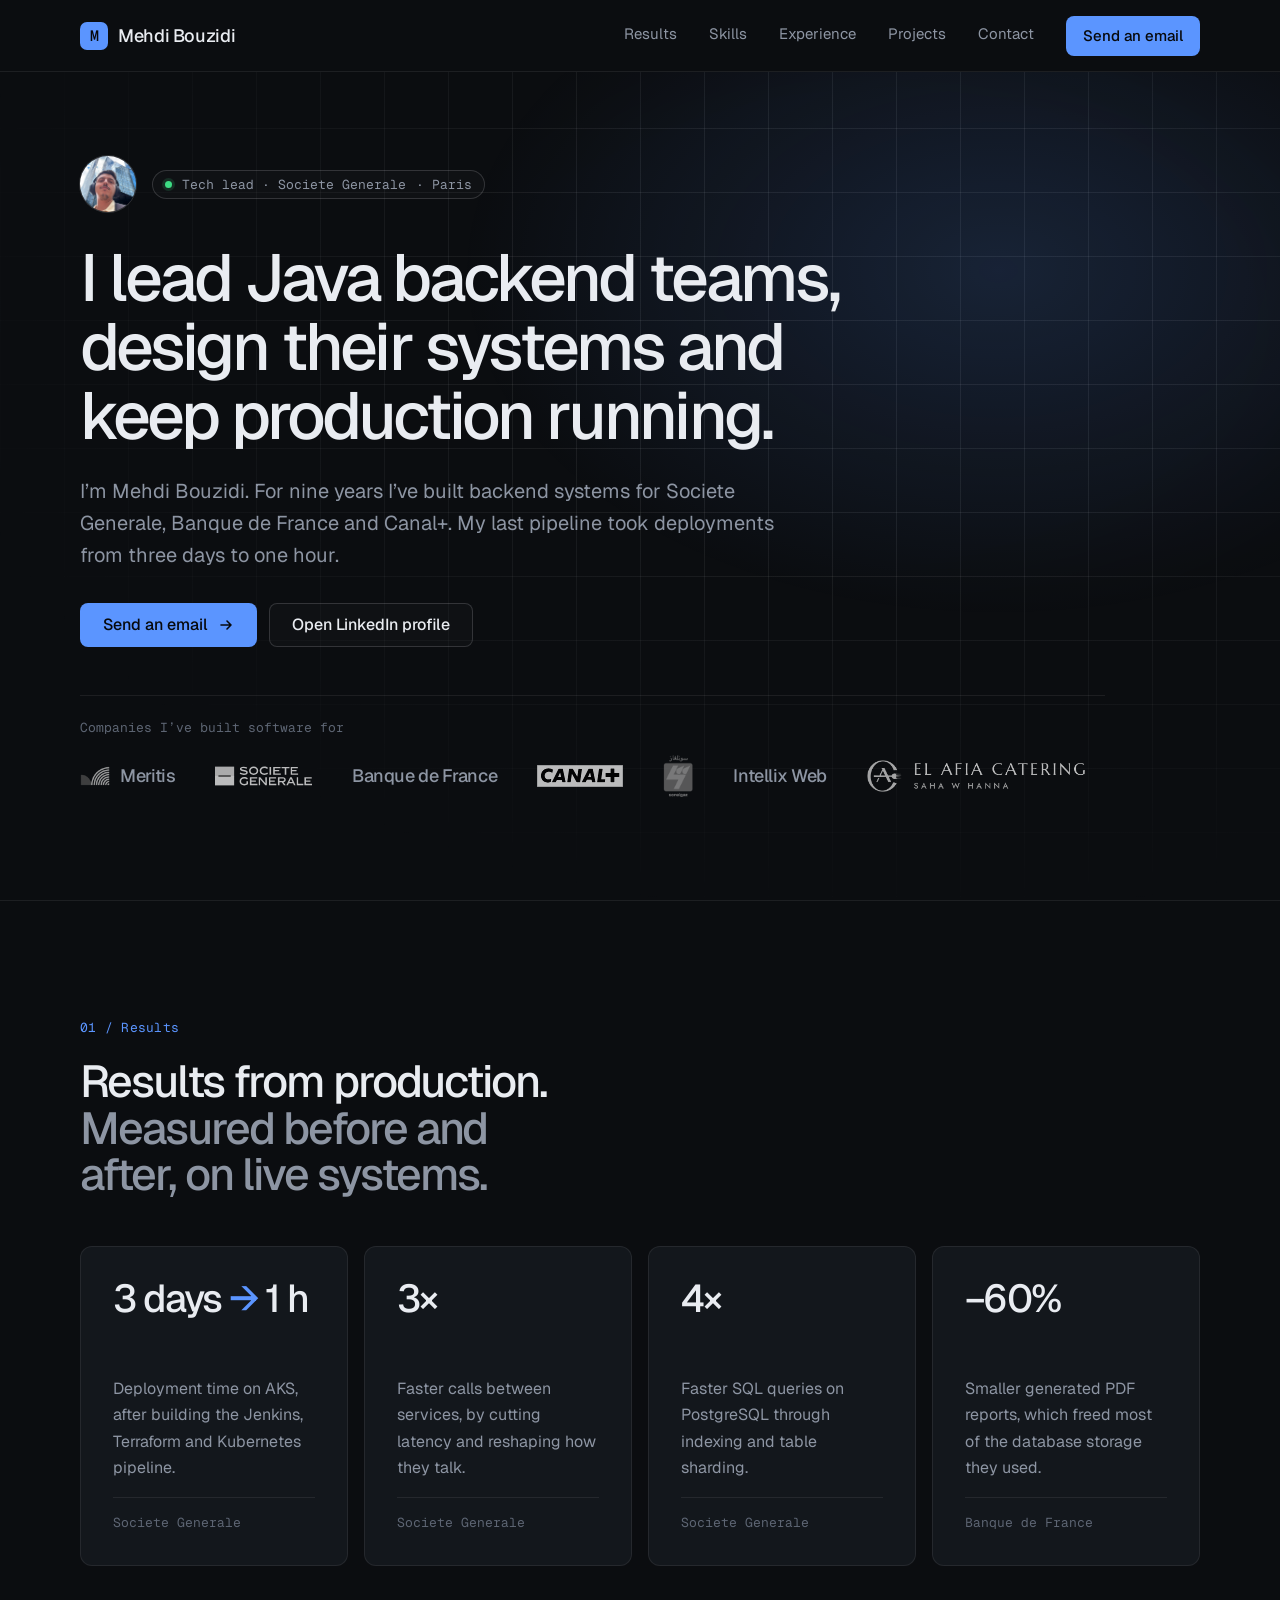
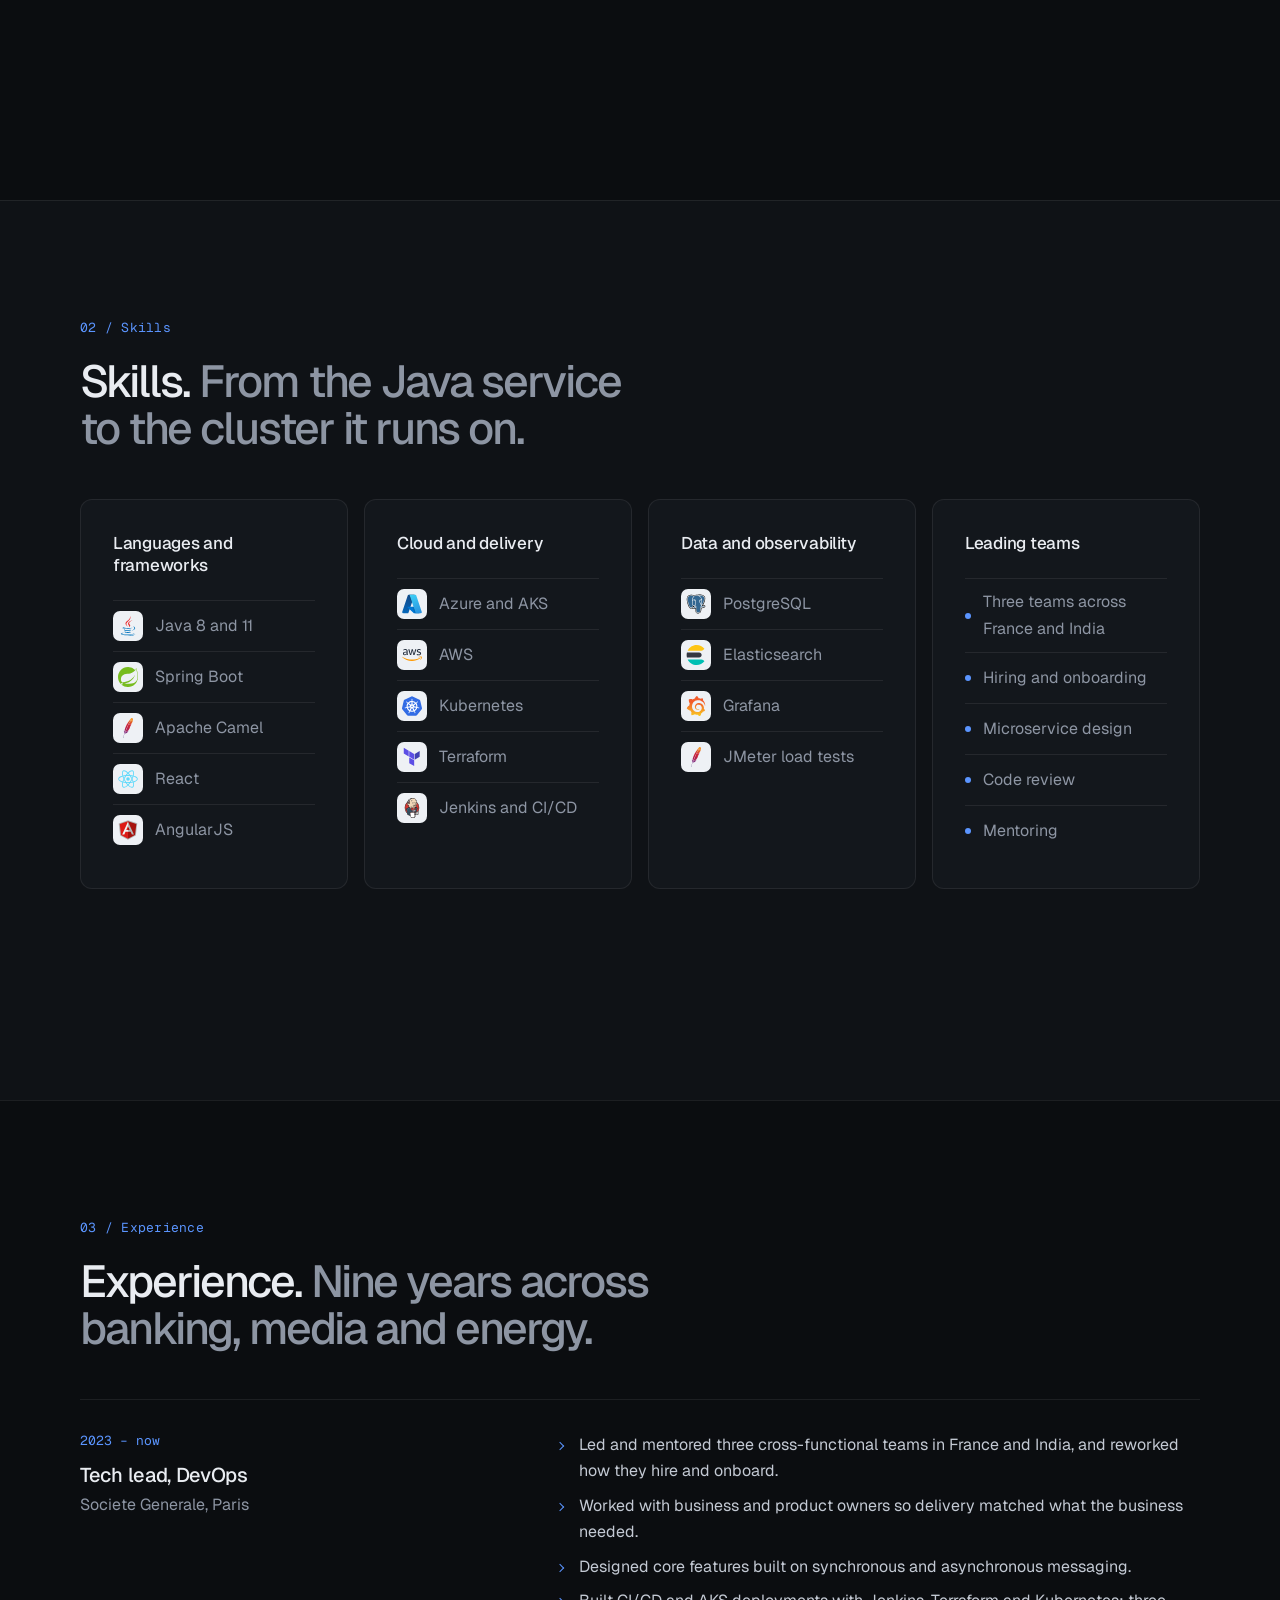
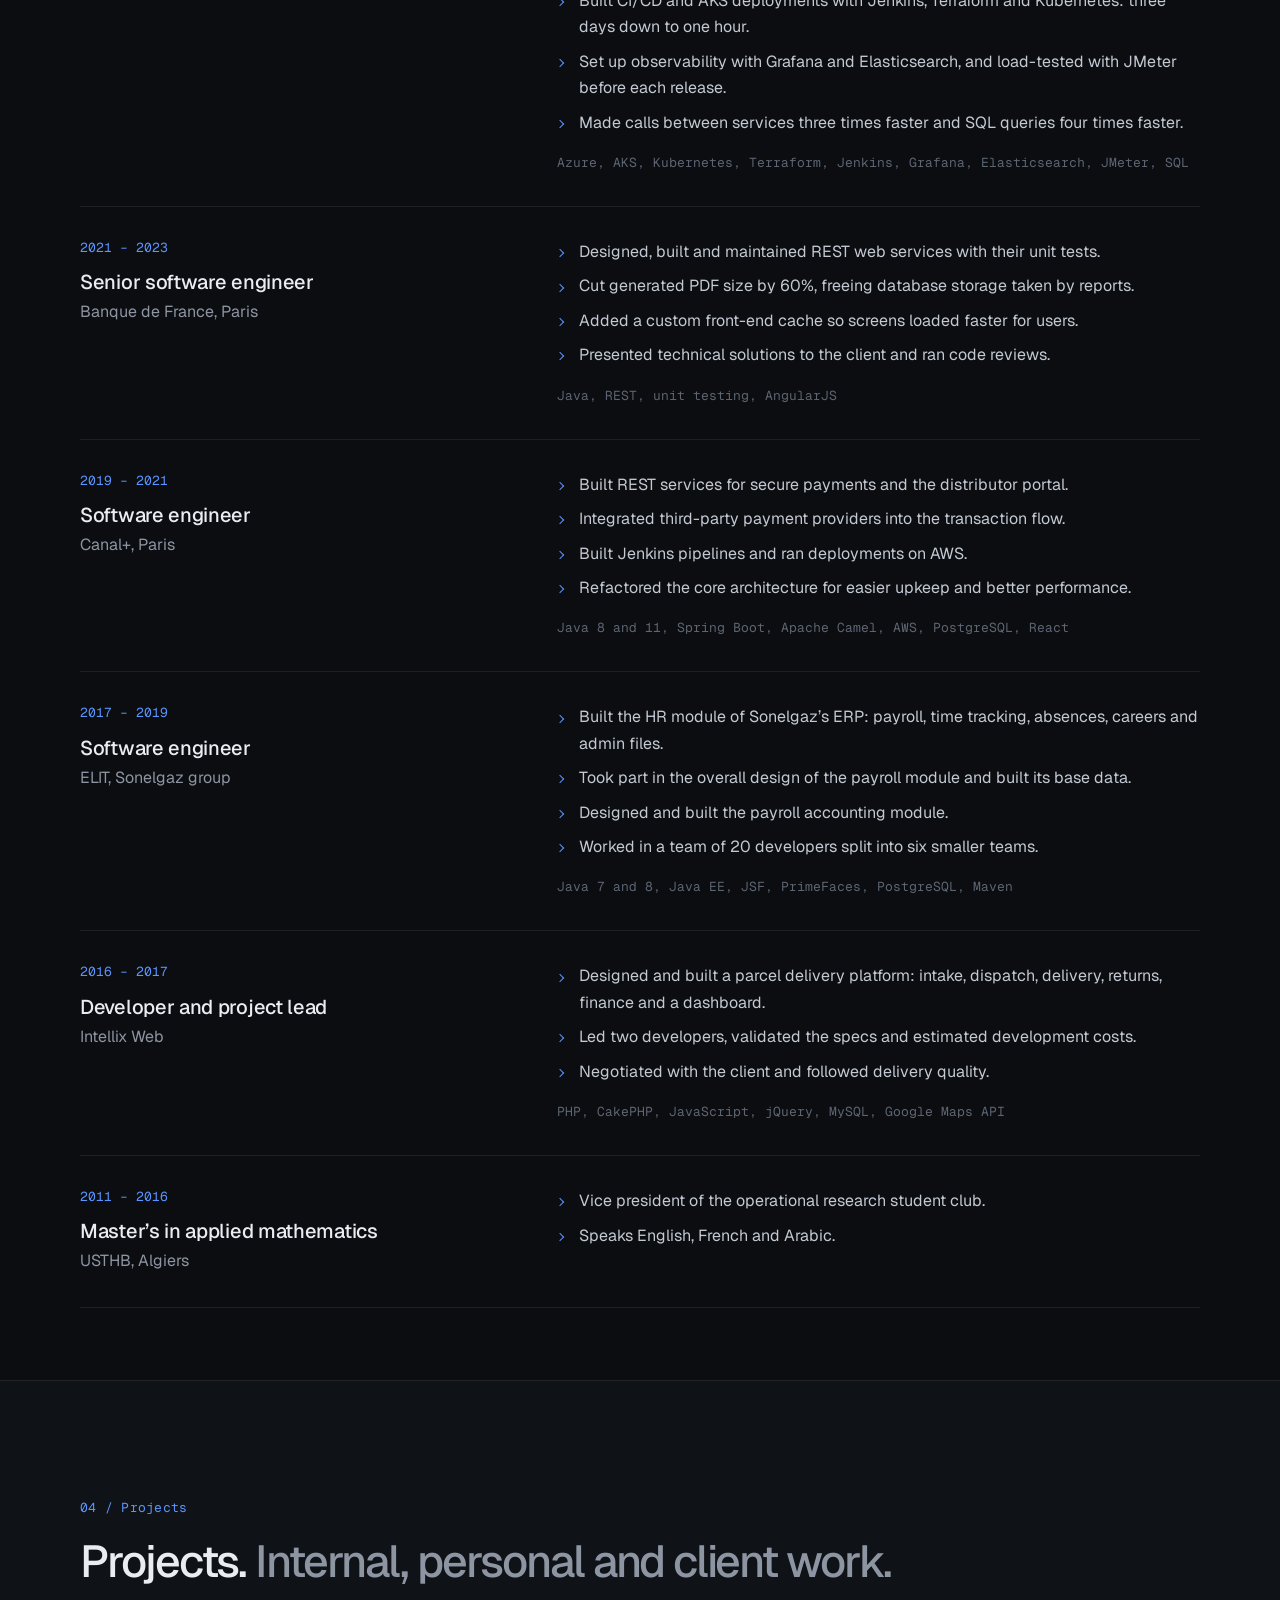
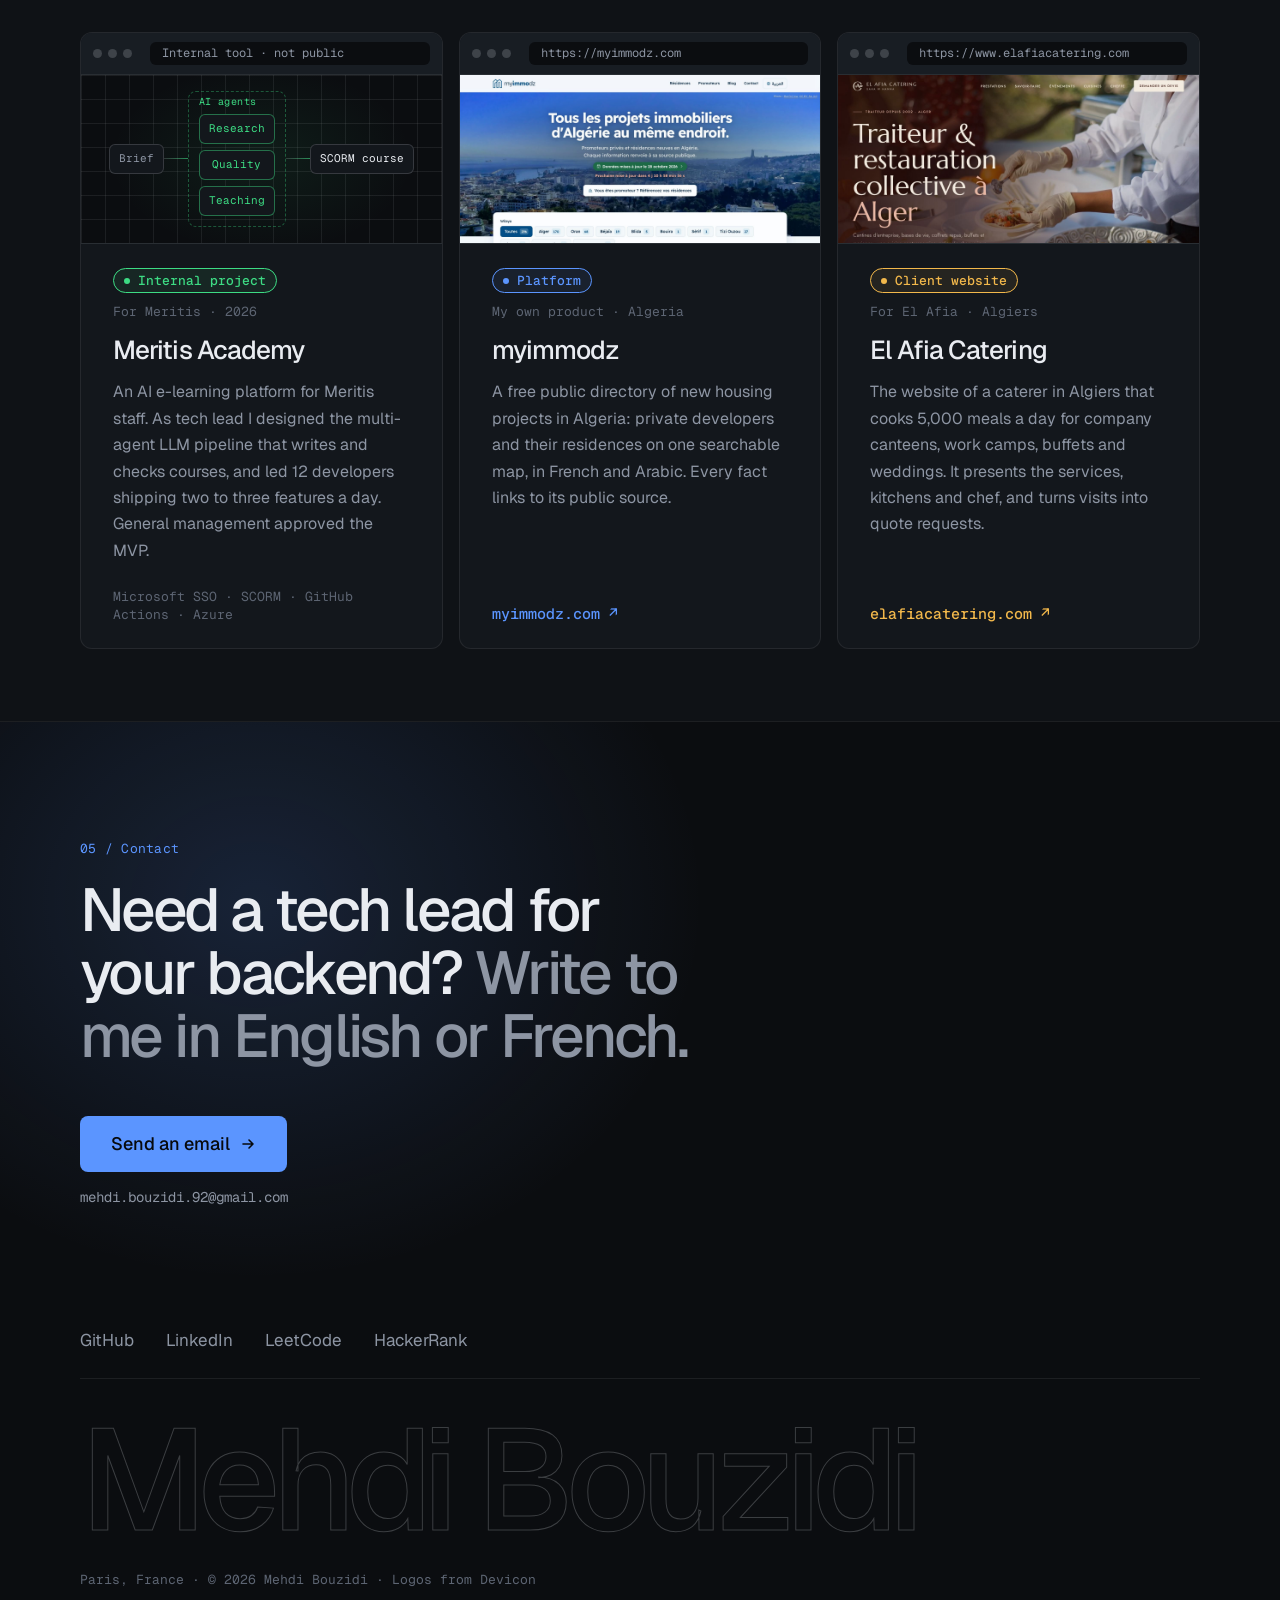
==== index.html @ 56f4bc65 "Add Meritis Academy, earlier jobs in Algeria and an SEO pass - Meritis joins the client row; Meritis" ====
<!DOCTYPE html>
<html lang="en">
<head>
  <meta charset="UTF-8">
  <meta name="viewport" content="width=device-width, initial-scale=1, viewport-fit=cover">
  <title>Mehdi Bouzidi — Tech lead for Java backends and DevOps in Paris</title>
  <meta name="description" content="Mehdi Bouzidi, tech lead in Paris. Nine years leading Java and Spring Boot teams and running production on Kubernetes, Azure and AWS for Societe Generale and Canal+.">
  <meta name="author" content="Mehdi Bouzidi">
  <meta name="robots" content="index, follow, max-image-preview:large">
  <link rel="canonical" href="https://mehdibouzidi.com/">
  <meta name="theme-color" content="#0b0d10">
  <link rel="icon" href="/favicon.svg" type="image/svg+xml">
  <link rel="icon" href="/favicon-32.png" type="image/png" sizes="32x32">
  <link rel="apple-touch-icon" href="/apple-touch-icon.png">

  <!-- Share previews (LinkedIn, Slack, X, WhatsApp) -->
  <meta property="og:type" content="profile">
  <meta property="og:site_name" content="Mehdi Bouzidi">
  <meta property="og:locale" content="en_US">
  <meta property="og:url" content="https://mehdibouzidi.com/">
  <meta property="og:title" content="Mehdi Bouzidi — Tech lead for Java backends and DevOps">
  <meta property="og:description" content="I lead Java backend teams, design their systems and keep production running. Nine years in Paris: Societe Generale, Banque de France, Canal+.">
  <meta property="og:image" content="https://mehdibouzidi.com/assets/share.png">
  <meta property="og:image:width" content="1200">
  <meta property="og:image:height" content="630">
  <meta property="og:image:alt" content="Mehdi Bouzidi, tech lead for Java backends and DevOps in Paris">
  <meta property="profile:first_name" content="Mehdi">
  <meta property="profile:last_name" content="Bouzidi">
  <meta name="twitter:card" content="summary_large_image">
  <meta name="twitter:title" content="Mehdi Bouzidi — Tech lead for Java backends and DevOps">
  <meta name="twitter:description" content="I lead Java backend teams, design their systems and keep production running.">
  <meta name="twitter:image" content="https://mehdibouzidi.com/assets/share.png">

  <script type="application/ld+json">
{
  "@context": "https://schema.org",
  "@graph": [
    {
      "@type": "Person",
      "@id": "https://mehdibouzidi.com/#person",
      "name": "Mehdi Bouzidi",
      "url": "https://mehdibouzidi.com/",
      "image": "https://mehdibouzidi.com/assets/portrait.jpg",
      "jobTitle": "Tech Lead, Java backend and DevOps",
      "email": "mailto:mehdi.bouzidi.92@gmail.com",
      "address": {
        "@type": "PostalAddress",
        "addressLocality": "Paris",
        "addressCountry": "FR"
      },
      "alumniOf": {
        "@type": "CollegeOrUniversity",
        "name": "University of Science and Technology Houari Boumediene"
      },
      "knowsLanguage": [
        "en",
        "fr",
        "ar"
      ],
      "knowsAbout": [
        "Java",
        "Spring Boot",
        "Microservices",
        "Kubernetes",
        "Azure AKS",
        "AWS",
        "Terraform",
        "Jenkins",
        "CI/CD",
        "PostgreSQL",
        "Elasticsearch",
        "Grafana",
        "Observability",
        "Technical leadership",
        "LLM multi-agent systems"
      ],
      "sameAs": [
        "https://github.com/mehdibouzidi",
        "https://www.linkedin.com/in/mehdibouzidi/",
        "https://leetcode.com/u/mehdibouzidi/",
        "https://www.hackerrank.com/profile/mehdi_bouzidi_92"
      ]
    },
    {
      "@type": "ProfilePage",
      "@id": "https://mehdibouzidi.com/#page",
      "url": "https://mehdibouzidi.com/",
      "name": "Mehdi Bouzidi — Tech lead for Java backends and DevOps in Paris",
      "inLanguage": "en",
      "mainEntity": {
        "@id": "https://mehdibouzidi.com/#person"
      }
    },
    {
      "@type": "WebSite",
      "@id": "https://mehdibouzidi.com/#site",
      "url": "https://mehdibouzidi.com/",
      "name": "Mehdi Bouzidi",
      "publisher": {
        "@id": "https://mehdibouzidi.com/#person"
      }
    },
    {
      "@type": "WebSite",
      "name": "myimmodz",
      "url": "https://myimmodz.com/",
      "description": "Public directory of new housing projects by private developers in Algeria.",
      "creator": {
        "@id": "https://mehdibouzidi.com/#person"
      }
    },
    {
      "@type": "WebSite",
      "name": "El Afia Catering",
      "url": "https://www.elafiacatering.com/",
      "description": "Website of a caterer in Algiers.",
      "creator": {
        "@id": "https://mehdibouzidi.com/#person"
      }
    }
  ]
}
  </script>

  <!-- Google Analytics -->
  <script async src="https://www.googletagmanager.com/gtag/js?id=G-M9YEFMYHX3"></script>
  <script>
    window.dataLayer = window.dataLayer || [];
    function gtag(){dataLayer.push(arguments);}
    gtag('js', new Date());
    gtag('config', 'G-M9YEFMYHX3');
  </script>
  <link rel="preconnect" href="https://fonts.googleapis.com">
  <link rel="preconnect" href="https://fonts.gstatic.com" crossorigin>
  <link rel="stylesheet" href="https://fonts.googleapis.com/css2?family=Geist+Mono:wght@400;500&family=Geist:wght@400;500&display=swap">
  <link rel="stylesheet" href="style.css">
</head>
<body>
  <!-- Direction: dark technical. Near-black ground, off-white ink, one electric-blue accent.
       Type: Geist (display + text), Geist Mono for labels, dates and meta. Hero: type-led over a faint grid.
       Close: type close in a lit panel, wordmark set large. -->

  <header class="nav">
    <div class="wrap nav__row">
      <a class="skip-link" href="#top">Skip to content</a>
      <a class="logo" href="#top" aria-label="Mehdi Bouzidi, back to top">
        <span class="mark" aria-hidden="true">M</span>
        <span>Mehdi Bouzidi</span>
      </a>
      <nav class="nav__links" aria-label="Sections">
        <a class="link" href="#results">Results</a>
        <a class="link" href="#skills">Skills</a>
        <a class="link" href="#experience">Experience</a>
        <a class="link" href="#projects">Projects</a>
        <a class="link" href="#contact">Contact</a>
      </nav>
      <a class="btn btn--primary nav__btn" href="mailto:mehdi.bouzidi.92@gmail.com">Send an email</a>
    </div>
  </header>

  <main id="top">

    <!-- HERO -->
    <section class="hero" data-enter>
      <div class="hero__bg" aria-hidden="true"></div>
      <div class="wrap hero__grid">
        <div class="hero__text">
          <div class="hero__id">
            <figure class="hero__photo">
              <img src="assets/portrait.jpg" width="960" height="1200" alt="Portrait of Mehdi Bouzidi" fetchpriority="high" decoding="async">
            </figure>
            <p class="hero__notice"><span class="status" aria-hidden="true"></span>Tech lead &middot; Societe Generale<span class="hide-phone"> &middot; Paris</span></p>
          </div>
          <h1>I lead Java backend teams, design their systems and keep production running.</h1>
          <p class="hero__lead">I&rsquo;m Mehdi Bouzidi. For nine years I&rsquo;ve built backend systems for Societe Generale, Banque de France and Canal+. My last pipeline took deployments from three days to one hour.</p>
          <div class="btn-row">
            <a class="btn btn--primary" href="mailto:mehdi.bouzidi.92@gmail.com">Send an email
              <svg class="m-arrow" viewBox="0 0 16 16" aria-hidden="true"><path d="M3 8h10M9 4l4 4-4 4" fill="none" stroke="currentColor" stroke-width="1.6" stroke-linecap="round" stroke-linejoin="round"/></svg>
            </a>
            <a class="btn btn--secondary" href="https://www.linkedin.com/in/mehdibouzidi/" target="_blank" rel="me noopener">Open LinkedIn profile</a>
          </div>
          <div class="clients">
            <p class="clients__label">Companies I&rsquo;ve built software for</p>
            <ul class="clients__row">
              <li class="clients__mark"><img src="assets/clients/meritis-mark.png" alt="" width="192" height="192" class="clients__meritis"><span class="clients__name">Meritis</span></li>
              <li><img src="assets/clients/societe-generale.svg" alt="Societe Generale" width="148" height="40"></li>
              <!-- Banque de France: logo file still to come, name set as text for now -->
              <li class="clients__name">Banque de France</li>
              <li><img src="assets/clients/canal-plus.svg" alt="Canal+" width="110" height="28" class="clients__canal"></li>
              <li><img src="assets/clients/sonelgaz.png" alt="Sonelgaz" width="35" height="48" class="clients__sonelgaz"></li>
              <!-- Intellix Web: logo file still to come, name set as text for now -->
              <li class="clients__name">Intellix Web</li>
              <li><img src="assets/clients/elafia-catering.png" alt="El Afia Catering" width="757" height="111" class="clients__elafia"></li>
            </ul>
          </div>
        </div>
      </div>
    </section>

    <!-- RESULTS -->
    <section class="section" id="results">
      <div class="wrap">
        <p class="eyebrow">01 / Results</p>
        <h2>Results from production. <span class="muted">Measured before and after, on live systems.</span></h2>
        <div class="stats">
          <article class="card stat">
            <p class="stat__figure">3&nbsp;days <span class="stat__arrow" aria-hidden="true">&rarr;</span> 1&nbsp;h</p>
            <p class="stat__text">Deployment time on AKS, after building the Jenkins, Terraform and Kubernetes pipeline.</p>
            <p class="stat__meta">Societe Generale</p>
          </article>
          <article class="card stat">
            <p class="stat__figure">3&times;</p>
            <p class="stat__text">Faster calls between services, by cutting latency and reshaping how they talk.</p>
            <p class="stat__meta">Societe Generale</p>
          </article>
          <article class="card stat">
            <p class="stat__figure">4&times;</p>
            <p class="stat__text">Faster SQL queries on PostgreSQL through indexing and table sharding.</p>
            <p class="stat__meta">Societe Generale</p>
          </article>
          <article class="card stat">
            <p class="stat__figure">&minus;60%</p>
            <p class="stat__text">Smaller generated PDF reports, which freed most of the database storage they used.</p>
            <p class="stat__meta">Banque de France</p>
          </article>
        </div>
      </div>
    </section>

    <!-- SKILLS -->
    <section class="section section--alt" id="skills">
      <div class="wrap">
        <p class="eyebrow">02 / Skills</p>
        <h2>Skills. <span class="muted">From the Java service to the cluster it runs on.</span></h2>
        <div class="skills">
          <article class="card skill">
            <h3>Languages and frameworks</h3>
            <ul class="tools">
              <li><img src="assets/icons/java-original.svg" alt="" width="24" height="24">Java 8 and 11</li>
              <li><img src="assets/icons/spring-original.svg" alt="" width="24" height="24">Spring Boot</li>
              <li><img src="assets/icons/apache-original.svg" alt="" width="24" height="24">Apache Camel</li>
              <li><img src="assets/icons/react-original.svg" alt="" width="24" height="24">React</li>
              <li><img src="assets/icons/angularjs-original.svg" alt="" width="24" height="24">AngularJS</li>
            </ul>
          </article>
          <article class="card skill">
            <h3>Cloud and delivery</h3>
            <ul class="tools">
              <li><img src="assets/icons/azure-original.svg" alt="" width="24" height="24">Azure and AKS</li>
              <li><img src="assets/icons/amazonwebservices-original-wordmark.svg" alt="" width="24" height="24">AWS</li>
              <li><img src="assets/icons/kubernetes-original.svg" alt="" width="24" height="24">Kubernetes</li>
              <li><img src="assets/icons/terraform-original.svg" alt="" width="24" height="24">Terraform</li>
              <li><img src="assets/icons/jenkins-original.svg" alt="" width="24" height="24">Jenkins and CI/CD</li>
            </ul>
          </article>
          <article class="card skill">
            <h3>Data and observability</h3>
            <ul class="tools">
              <li><img src="assets/icons/postgresql-original.svg" alt="" width="24" height="24">PostgreSQL</li>
              <li><img src="assets/icons/elasticsearch-original.svg" alt="" width="24" height="24">Elasticsearch</li>
              <li><img src="assets/icons/grafana-original.svg" alt="" width="24" height="24">Grafana</li>
              <li><img src="assets/icons/apache-original.svg" alt="" width="24" height="24">JMeter load tests</li>
            </ul>
          </article>
          <article class="card skill">
            <h3>Leading teams</h3>
            <ul class="tools tools--plain">
              <li>Three teams across France and India</li>
              <li>Hiring and onboarding</li>
              <li>Microservice design</li>
              <li>Code review</li>
              <li>Mentoring</li>
            </ul>
          </article>
        </div>
      </div>
    </section>

    <!-- EXPERIENCE -->
    <section class="section" id="experience" style="--h: 2">
      <div class="wrap">
        <p class="eyebrow">03 / Experience</p>
        <h2>Experience. <span class="muted">Nine years across banking, media and energy.</span></h2>
        <ol class="jobs">
          <li class="job">
            <div class="job__head">
              <p class="job__date">2023 &ndash; now</p>
              <h3>Tech lead, DevOps</h3>
              <p class="job__org">Societe Generale, Paris</p>
            </div>
            <div class="job__body">
              <ul>
                <li>Led and mentored three cross-functional teams in France and India, and reworked how they hire and onboard.</li>
                <li>Worked with business and product owners so delivery matched what the business needed.</li>
                <li>Designed core features built on synchronous and asynchronous messaging.</li>
                <li>Built CI/CD and AKS deployments with Jenkins, Terraform and Kubernetes: three days down to one hour.</li>
                <li>Set up observability with Grafana and Elasticsearch, and load-tested with JMeter before each release.</li>
                <li>Made calls between services three times faster and SQL queries four times faster.</li>
              </ul>
              <p class="job__stack">Azure, AKS, Kubernetes, Terraform, Jenkins, Grafana, Elasticsearch, JMeter, SQL</p>
            </div>
          </li>
          <li class="job">
            <div class="job__head">
              <p class="job__date">2021 &ndash; 2023</p>
              <h3>Senior software engineer</h3>
              <p class="job__org">Banque de France, Paris</p>
            </div>
            <div class="job__body">
              <ul>
                <li>Designed, built and maintained REST web services with their unit tests.</li>
                <li>Cut generated PDF size by 60%, freeing database storage taken by reports.</li>
                <li>Added a custom front-end cache so screens loaded faster for users.</li>
                <li>Presented technical solutions to the client and ran code reviews.</li>
              </ul>
              <p class="job__stack">Java, REST, unit testing, AngularJS</p>
            </div>
          </li>
          <li class="job">
            <div class="job__head">
              <p class="job__date">2019 &ndash; 2021</p>
              <h3>Software engineer</h3>
              <p class="job__org">Canal+, Paris</p>
            </div>
            <div class="job__body">
              <ul>
                <li>Built REST services for secure payments and the distributor portal.</li>
                <li>Integrated third-party payment providers into the transaction flow.</li>
                <li>Built Jenkins pipelines and ran deployments on AWS.</li>
                <li>Refactored the core architecture for easier upkeep and better performance.</li>
              </ul>
              <p class="job__stack">Java 8 and 11, Spring Boot, Apache Camel, AWS, PostgreSQL, React</p>
            </div>
          </li>
          <li class="job">
            <div class="job__head">
              <p class="job__date">2017 &ndash; 2019</p>
              <h3>Software engineer</h3>
              <p class="job__org">ELIT, Sonelgaz group</p>
            </div>
            <div class="job__body">
              <ul>
                <li>Built the HR module of Sonelgaz&rsquo;s ERP: payroll, time tracking, absences, careers and admin files.</li>
                <li>Took part in the overall design of the payroll module and built its base data.</li>
                <li>Designed and built the payroll accounting module.</li>
                <li>Worked in a team of 20 developers split into six smaller teams.</li>
              </ul>
              <p class="job__stack">Java 7 and 8, Java EE, JSF, PrimeFaces, PostgreSQL, Maven</p>
            </div>
          </li>
          <li class="job">
            <div class="job__head">
              <p class="job__date">2016 &ndash; 2017</p>
              <h3>Developer and project lead</h3>
              <p class="job__org">Intellix Web</p>
            </div>
            <div class="job__body">
              <ul>
                <li>Designed and built a parcel delivery platform: intake, dispatch, delivery, returns, finance and a dashboard.</li>
                <li>Led two developers, validated the specs and estimated development costs.</li>
                <li>Negotiated with the client and followed delivery quality.</li>
              </ul>
              <p class="job__stack">PHP, CakePHP, JavaScript, jQuery, MySQL, Google Maps API</p>
            </div>
          </li>
          <li class="job">
            <div class="job__head">
              <p class="job__date">2011 &ndash; 2016</p>
              <h3>Master&rsquo;s in applied mathematics</h3>
              <p class="job__org">USTHB, Algiers</p>
            </div>
            <div class="job__body">
              <ul>
                <li>Vice president of the operational research student club.</li>
                <li>Speaks English, French and Arabic.</li>
              </ul>
            </div>
          </li>
        </ol>
      </div>
    </section>

    <!-- PROJECTS -->
    <section class="section section--alt" id="projects">
      <div class="wrap">
        <p class="eyebrow">04 / Projects</p>
        <h2 class="h2--wide">Projects. <span class="muted">Internal, personal and client work.</span></h2>
        <div class="projects">
          <article class="card project project--internal">
            <div class="project__shot project__shot--static">
              <span class="browser" aria-hidden="true"><span></span><span></span><span></span><span class="browser__url">Internal tool &middot; not public</span></span>
              <!-- No public screenshot: the panel shows how the content agents hand work to each other. -->
              <div class="flow" role="img" aria-label="A course brief goes through three AI agents, research, quality and teaching, and comes out as a SCORM course">
                <span class="flow__node">Brief</span>
                <span class="flow__line" aria-hidden="true"></span>
                <span class="flow__group">
                  <span class="flow__label">AI agents</span>
                  <span class="flow__node flow__node--agent">Research</span>
                  <span class="flow__node flow__node--agent">Quality</span>
                  <span class="flow__node flow__node--agent">Teaching</span>
                </span>
                <span class="flow__line" aria-hidden="true"></span>
                <span class="flow__node flow__node--out">SCORM course</span>
              </div>
            </div>
            <div class="project__text">
              <p class="project__meta"><span class="tag tag--internal">Internal project</span>For Meritis &middot; 2026</p>
              <h3>Meritis Academy</h3>
              <p>An AI e-learning platform for Meritis staff. As tech lead I designed the multi-agent LLM pipeline that writes and checks courses, and led 12 developers shipping two to three features a day. General management approved the MVP.</p>
              <p class="project__link project__link--muted">Microsoft SSO &middot; SCORM &middot; GitHub Actions &middot; Azure</p>
            </div>
          </article>
          <article class="card project project--platform">
            <a class="project__shot" href="https://myimmodz.com/" target="_blank" rel="noopener" aria-label="Open myimmodz.com">
              <span class="browser" aria-hidden="true"><span></span><span></span><span></span><span class="browser__url">https://myimmodz.com</span></span>
              <img src="assets/projects/myimmodz.jpg" width="1680" height="1050" alt="Home page of myimmodz, with a search panel over a view of Algiers" loading="lazy">
            </a>
            <div class="project__text">
              <p class="project__meta"><span class="tag tag--platform">Platform</span>My own product &middot; Algeria</p>
              <h3>myimmodz</h3>
              <p>A free public directory of new housing projects in Algeria: private developers and their residences on one searchable map, in French and Arabic. Every fact links to its public source.</p>
              <p class="project__link"><a class="link" href="https://myimmodz.com/" target="_blank" rel="noopener">myimmodz.com <span aria-hidden="true">&nearr;</span></a></p>
            </div>
          </article>
          <article class="card project project--client">
            <a class="project__shot" href="https://www.elafiacatering.com/" target="_blank" rel="noopener" aria-label="Open elafiacatering.com">
              <span class="browser" aria-hidden="true"><span></span><span></span><span></span><span class="browser__url">https://www.elafiacatering.com</span></span>
              <img src="assets/projects/elafia-catering.jpg" width="1680" height="1050" alt="Home page of the El Afia Catering website" loading="lazy">
            </a>
            <div class="project__text">
              <p class="project__meta"><span class="tag tag--client">Client website</span>For El Afia &middot; Algiers</p>
              <h3>El Afia Catering</h3>
              <p>The website of a caterer in Algiers that cooks 5,000 meals a day for company canteens, work camps, buffets and weddings. It presents the services, kitchens and chef, and turns visits into quote requests.</p>
              <p class="project__link"><a class="link" href="https://www.elafiacatering.com/" target="_blank" rel="noopener">elafiacatering.com <span aria-hidden="true">&nearr;</span></a></p>
            </div>
          </article>
        </div>
      </div>
    </section>

  </main>

  <!-- CLOSE + FOOTER -->
  <footer class="closing" id="contact">
    <div class="wrap closing__grid">
      <div class="close">
        <p class="eyebrow">05 / Contact</p>
        <h2>Need a tech lead for your backend? <span class="muted">Write to me in English or French.</span></h2>
        <div class="btn-row">
          <a class="btn btn--primary btn--xl" href="mailto:mehdi.bouzidi.92@gmail.com">Send an email
            <svg class="m-arrow" viewBox="0 0 16 16" aria-hidden="true"><path d="M3 8h10M9 4l4 4-4 4" fill="none" stroke="currentColor" stroke-width="1.6" stroke-linecap="round" stroke-linejoin="round"/></svg>
          </a>
        </div>
        <p class="close__mail">mehdi.bouzidi.92@gmail.com</p>
      </div>
      <div class="foot">
        <ul class="foot__links">
          <li><a class="link" href="https://github.com/mehdibouzidi" target="_blank" rel="me noopener">GitHub</a></li>
          <li><a class="link" href="https://www.linkedin.com/in/mehdibouzidi/" target="_blank" rel="me noopener">LinkedIn</a></li>
          <li><a class="link" href="https://leetcode.com/u/mehdibouzidi/" target="_blank" rel="me noopener">LeetCode</a></li>
          <li><a class="link" href="https://www.hackerrank.com/profile/mehdi_bouzidi_92" target="_blank" rel="me noopener">HackerRank</a></li>
        </ul>
        <p class="wordmark" aria-hidden="true">Mehdi Bouzidi</p>
        <p class="legal">Paris, France &middot; &copy; 2026 Mehdi Bouzidi &middot; Logos from Devicon</p>
      </div>
    </div>
  </footer>
</body>
</html>
---- style.css ----
/* ── Tokens ──────────────────────────────────────────────── */
:root {
  /* colour: near-black ground, off-white ink, one electric-blue accent */
  --g-main: #0b0d10;
  --g-alt: #0f1216;
  --surface: #13171c;
  --surface-2: #181d23;
  --ink: #e9ecf1;
  --muted: #8d95a3;
  --faint: #5d6573;
  --line: rgba(233, 236, 241, .08);
  --line-strong: rgba(233, 236, 241, .16);
  --action: #5b95ff;
  --action-hover: #7eacff;
  --action-ink: #07090c;
  --glow: rgba(91, 149, 255, .16);
  --client: #f2b84b;
  --internal: #3ddc84;

  /* type */
  --f-display: "Geist", ui-sans-serif, system-ui, sans-serif;
  --f-mono: "Geist Mono", ui-monospace, monospace;
  --t-h1: clamp(40px, 3.3vw + 24px, 72px);
  --t-h2: clamp(30px, 1.7vw + 23px, 48px);
  --t-h3: 20px;
  --t-lead: clamp(18px, .3vw + 17px, 20px);
  --t-stat: clamp(34px, 1vw + 26px, 44px);
  --t-body: 16px;
  --t-small: 14px;
  --t-label: 13px;

  /* rhythm */
  --nav: 72px;
  --padt: 120px;
  --padb: 72px;
  --gut: 80px;
  --s-3: 12px; --s-4: 16px; --s-5: 24px; --s-6: 32px; --s-7: 48px; --s-8: 64px;

  /* radius (sharp: developer tools) */
  --r-lg: 12px;
  --r-md: 10px;
  --r-btn: 8px;
  --btn-h: 44px;

  --ease: cubic-bezier(.2, .7, .2, 1);
  color-scheme: dark;
}

@media (max-width: 1023px) { :root { --gut: 48px; } }
@media (max-width: 639px) {
  :root { --nav: 56px; --padt: 96px; --padb: 48px; --gut: 24px; }
}

/* ── Base ────────────────────────────────────────────────── */
*, *::before, *::after { box-sizing: border-box; }
html, body { margin: 0; }
html { scroll-behavior: auto; -webkit-text-size-adjust: 100%; }

body {
  background: var(--g-main);
  color: var(--ink);
  font: 400 var(--t-body)/1.65 var(--f-display);
  -webkit-font-smoothing: antialiased;
}

h1, h2, h3, p, ul, ol, figure { margin: 0; padding: 0; }
ul, ol { list-style: none; }
img { display: block; max-width: 100%; height: auto; }

h1, h2 {
  font-weight: 500;
  line-height: 1.04;
  letter-spacing: -0.045em;
  text-wrap: balance;
}
h1 { font-size: var(--t-h1); }
h2 { font-size: var(--t-h2); max-width: 22ch; }
.h2--wide { max-width: none; }
h3 { font-size: var(--t-h3); font-weight: 500; letter-spacing: -0.015em; line-height: 1.3; }
.muted { color: var(--muted); }

.wrap {
  width: min(100% - 2 * var(--gut), 1280px);
  margin-inline: auto;
}

::selection { background: var(--action); color: var(--action-ink); }

:focus-visible {
  outline: 2px solid var(--action);
  outline-offset: 3px;
  border-radius: 4px;
}

.skip-link {
  position: absolute;
  left: var(--gut);
  top: -100px;
  z-index: 20;
  background: var(--ink);
  color: var(--g-main);
  padding: 10px 16px;
  border-radius: var(--r-btn);
  text-decoration: none;
}
.skip-link:focus { top: 12px; }

/* section label, mono */
.eyebrow {
  font: 400 var(--t-label)/1 var(--f-mono);
  color: var(--action);
  letter-spacing: .02em;
  margin-bottom: var(--s-5);
}

/* ── Links and buttons (one link look, one button pair) ───── */
.link {
  color: inherit;
  text-decoration: none;
  background: linear-gradient(currentColor, currentColor) 0 100% / 0 1px no-repeat;
  transition: background-size .3s var(--ease), color .2s;
  padding-bottom: 2px;
}
.link:hover { background-size: 100% 1px; }
.nav__links .link:hover, .foot__links .link:hover { color: var(--ink); }

.btn-row { display: flex; flex-wrap: wrap; gap: var(--s-3); }

.btn {
  display: inline-flex;
  align-items: center;
  justify-content: center;
  gap: 10px;
  min-height: var(--btn-h);
  padding: 0 22px;
  border-radius: var(--r-btn);
  border: 1px solid transparent;
  font: 500 16px/1 var(--f-display);
  text-decoration: none;
  white-space: nowrap;
  transition: transform .18s var(--ease), background-color .18s, border-color .18s, box-shadow .18s;
}
.btn:hover { transform: translateY(-1px); }
.btn:active { transform: translateY(0) scale(.98); }

.btn--primary { background: var(--action); color: var(--action-ink); }
.btn--primary:hover { background: var(--action-hover); box-shadow: 0 0 0 4px var(--glow); }
.btn--secondary { border-color: var(--line-strong); color: var(--ink); background: rgba(233, 236, 241, .02); }
.btn--secondary:hover { border-color: rgba(233, 236, 241, .4); }

.m-arrow { width: 16px; height: 16px; transition: transform .25s var(--ease); }
.btn:hover .m-arrow { transform: translateX(3px); }

.btn--xl { min-height: 56px; padding: 0 30px; font-size: 18px; }

/* ── Header ──────────────────────────────────────────────── */
.nav {
  position: fixed;
  inset: 0 0 auto;
  height: var(--nav);
  background: var(--g-main);
  border-bottom: 1px solid var(--line);
  z-index: 10;
}
.nav__row {
  height: 100%;
  display: flex;
  align-items: center;
  gap: var(--s-6);
}
.logo {
  display: inline-flex;
  align-items: center;
  gap: 10px;
  color: var(--ink);
  text-decoration: none;
  font-size: 18px;
  font-weight: 500;
  letter-spacing: -0.02em;
  margin-right: auto;
}
.mark {
  display: grid;
  place-items: center;
  width: 28px;
  height: 28px;
  border-radius: 7px;
  background: var(--action);
  color: var(--action-ink);
  font: 500 15px/1 var(--f-mono);
}
.nav__links { display: flex; gap: var(--s-6); font-size: 15px; color: var(--muted); }
.nav__btn { min-height: 40px; padding: 0 16px; font-size: 15px; }

/* ── Sections ────────────────────────────────────────────── */
main > section {
  min-height: calc(var(--h, 1) * 100svh);
  padding: var(--padt) 0 var(--padb);
  border-top: 1px solid var(--line);
}
main > section.hero { border-top: 0; }
.section--alt { background: var(--g-alt); }
.section h2 { margin-bottom: var(--s-7); }

/* ── Hero ────────────────────────────────────────────────── */
.hero {
  position: relative;
  min-height: 100svh;
  padding: calc(var(--nav) + 48px) 0 64px !important;
  display: flex;
  overflow: hidden;
}
.hero__bg {
  position: absolute;
  inset: 0;
  background:
    radial-gradient(60% 55% at 78% 30%, var(--glow), transparent 70%),
    linear-gradient(var(--line) 1px, transparent 1px) 0 0 / 64px 64px,
    linear-gradient(90deg, var(--line) 1px, transparent 1px) 0 0 / 64px 64px;
  -webkit-mask-image: radial-gradient(90% 80% at 70% 35%, #000 30%, transparent 85%);
          mask-image: radial-gradient(90% 80% at 70% 35%, #000 30%, transparent 85%);
  pointer-events: none;
}
.hero__grid {
  position: relative;
  z-index: 1;
  display: grid;
  grid-template-columns: repeat(12, 1fr);
  column-gap: 24px;
}
.hero__text { grid-column: 1 / span 11; align-self: center; }

.hero__id { display: flex; align-items: center; gap: var(--s-4); margin-bottom: var(--s-6); }
.hero__photo {
  flex: none;
  width: 56px;
  height: 56px;
  border-radius: 50%;
  overflow: hidden;
  background: var(--surface);
  box-shadow: 0 0 0 1px var(--line-strong);
}
.hero__photo img { width: 100%; height: 100%; object-fit: cover; object-position: center 30%; }
.hero__notice {
  display: inline-flex;
  align-items: center;
  gap: 10px;
  padding: 6px 12px;
  border: 1px solid var(--line-strong);
  border-radius: 999px;
  font: 400 var(--t-label)/1.2 var(--f-mono);
  color: var(--muted);
  background: rgba(233, 236, 241, .02);
}
.status {
  width: 7px;
  height: 7px;
  border-radius: 50%;
  background: #3ddc84;
  box-shadow: 0 0 0 3px rgba(61, 220, 132, .15);
}
.hero h1 { max-width: 21ch; }
.hero__lead {
  font-size: var(--t-lead);
  line-height: 1.6;
  color: var(--muted);
  max-width: 36em;
  margin: var(--s-5) 0 var(--s-6);
}

/* client logos: one height, set in the ink so they read on the dark ground */
.clients { margin-top: var(--s-7); padding-top: var(--s-5); border-top: 1px solid var(--line); max-width: 1060px; }
.clients__label { font: 400 var(--t-label)/1.2 var(--f-mono); color: var(--faint); margin-bottom: var(--s-4); }
.clients__row { display: flex; flex-wrap: wrap; align-items: center; gap: var(--s-4) 40px; }
.clients__row li { display: flex; align-items: center; height: 48px; color: var(--muted); transition: color .25s; }
.clients__row img {
  height: 26px;
  width: auto;
  filter: grayscale(1) invert(1) brightness(1.15);
  opacity: .72;
  transition: opacity .25s, transform .25s var(--ease);
}
.clients__row li:hover img { opacity: 1; transform: translateY(-2px); }
.clients__row li:hover { color: var(--ink); }
.clients__row .clients__canal { height: 22px; }
.clients__row .clients__sonelgaz { height: 42px; }
.clients__row .clients__elafia { height: 32px; }
.clients__mark { gap: 10px; }
.clients__row .clients__meritis { height: 30px; }
.clients__name { font-size: 18px; font-weight: 500; letter-spacing: -0.02em; white-space: nowrap; }

/* the hero enters once on load */
@keyframes enter { from { opacity: 0; transform: translateY(14px); } to { opacity: 1; transform: none; } }
@keyframes fade { from { opacity: 0; } to { opacity: 1; } }
[data-enter] h1,
[data-enter] .hero__lead,
[data-enter] .btn-row,
[data-enter] .clients,
[data-enter] .hero__id { animation: enter .8s var(--ease) both; }
[data-enter] h1 { animation-delay: .06s; }
[data-enter] .hero__lead { animation-delay: .14s; }
[data-enter] .btn-row { animation-delay: .22s; }
[data-enter] .clients { animation-delay: .3s; }
[data-enter] .hero__bg { animation: fade 1.6s ease both; }

/* ── Cards (one recipe) ──────────────────────────────────── */
.card {
  background: var(--surface);
  border: 1px solid var(--line);
  border-radius: var(--r-lg);
  padding: var(--s-6);
  transition: border-color .25s, transform .25s var(--ease);
}
.card:hover { border-color: var(--line-strong); }

/* Results */
.stats {
  display: grid;
  grid-template-columns: repeat(4, 1fr);
  gap: 16px;
}
.stat { display: flex; flex-direction: column; min-height: 320px; position: relative; overflow: hidden; }
.stat::before {
  content: "";
  position: absolute;
  inset: 0 0 auto;
  height: 1px;
  background: linear-gradient(90deg, transparent, var(--action), transparent);
  opacity: 0;
  transition: opacity .3s;
}
.stat:hover::before { opacity: .8; }
.stat__figure {
  font-size: var(--t-stat);
  font-weight: 500;
  line-height: 1;
  letter-spacing: -0.045em;
  white-space: nowrap;
}
.stat__arrow { color: var(--action); }
.stat__text { margin-top: auto; padding-top: var(--s-7); color: var(--muted); }
.stat__meta {
  margin-top: var(--s-4);
  padding-top: var(--s-4);
  border-top: 1px solid var(--line);
  font: 400 var(--t-label)/1.4 var(--f-mono);
  color: var(--faint);
}

/* Skills */
.skills {
  display: grid;
  grid-template-columns: repeat(4, 1fr);
  gap: 16px;
}
.skill h3 { margin-bottom: var(--s-5); font-size: 17px; }
.tools { display: flex; flex-direction: column; }
.tools li {
  display: flex;
  align-items: center;
  gap: 12px;
  padding: 10px 0;
  border-top: 1px solid var(--line);
  color: var(--muted);
  transition: color .2s;
}
.tools li:hover { color: var(--ink); }
/* real logos keep their colours: each sits on a light tile so dark marks still read */
.tools img {
  width: 30px;
  height: 30px;
  padding: 5px;
  border-radius: 7px;
  background: #eef1f5;
  object-fit: contain;
  flex: none;
}
.tools--plain li { min-height: 51px; gap: 0; }
.tools--plain li::before {
  content: "";
  width: 6px;
  height: 6px;
  border-radius: 50%;
  background: var(--action);
  flex: none;
  margin-right: 12px;
}

/* Experience */
.jobs { border-bottom: 1px solid var(--line); }
.job {
  display: grid;
  grid-template-columns: repeat(12, 1fr);
  column-gap: 24px;
  padding: var(--s-6) 0;
  border-top: 1px solid var(--line);
}
.job__head { grid-column: 1 / span 4; }
.job__body { grid-column: 6 / span 7; }
.job__date {
  font: 400 var(--t-label)/1.4 var(--f-mono);
  color: var(--action);
  margin-bottom: var(--s-3);
}
.job__org { color: var(--muted); margin-top: 4px; }
.job__body ul { display: flex; flex-direction: column; gap: 8px; }
.job__body li { position: relative; padding-left: 22px; max-width: 62ch; color: #c3c9d3; }
.job__body li::before {
  content: "";
  position: absolute;
  left: 0;
  top: .7em;
  width: 6px;
  height: 6px;
  border-right: 1.5px solid var(--action);
  border-top: 1.5px solid var(--action);
  transform: rotate(45deg);
}
.job__stack {
  margin-top: var(--s-4);
  font: 400 var(--t-label)/1.7 var(--f-mono);
  color: var(--faint);
}

/* Projects */
.projects { display: grid; grid-template-columns: repeat(3, 1fr); gap: 16px; }
.project { display: flex; flex-direction: column; padding: 0; overflow: hidden; }
.project__text { display: flex; flex-direction: column; gap: var(--s-3); padding: var(--s-5) var(--s-6); flex: 1; }
.project__text h3 { font-size: 26px; font-weight: 500; letter-spacing: -0.035em; }
.project__text p:not(.project__meta):not(.project__link) { color: var(--muted); }
.project__meta { display: flex; flex-wrap: wrap; align-items: center; gap: 10px; font: 400 var(--t-label)/1.4 var(--f-mono); color: var(--faint); }
.tag {
  display: inline-flex;
  align-items: center;
  gap: 8px;
  padding: 4px 10px;
  border-radius: 999px;
  font: 500 var(--t-label)/1.2 var(--f-mono);
  border: 1px solid currentColor;
}
.tag::before { content: ""; width: 6px; height: 6px; border-radius: 50%; background: currentColor; }
.tag--platform { color: var(--action); background: rgba(91, 149, 255, .08); }
.tag--client { color: var(--client); background: rgba(242, 184, 75, .08); }
.tag--internal { color: var(--internal); background: rgba(61, 220, 132, .08); }
.project__text .project__link--muted { font-weight: 400; font-size: 13px; color: var(--faint); }

/* the internal project has no public page: a flow panel stands in for the screenshot */
.project__shot--static { cursor: default; }
.flow {
  aspect-ratio: 2.15 / 1;
  display: flex;
  align-items: center;
  justify-content: center;
  gap: 0;
  padding: 0 28px;
  background:
    radial-gradient(60% 80% at 50% 50%, rgba(61, 220, 132, .08), transparent 70%),
    linear-gradient(var(--line) 1px, transparent 1px) 0 0 / 24px 24px,
    linear-gradient(90deg, var(--line) 1px, transparent 1px) 0 0 / 24px 24px,
    var(--g-main);
}
.flow__node {
  flex: none;
  padding: 7px 9px;
  border: 1px solid var(--line-strong);
  border-radius: 6px;
  background: var(--surface);
  font: 400 11px/1.25 var(--f-mono);
  color: var(--muted);
  text-align: center;
  white-space: nowrap;
}
.flow__group {
  position: relative;
  display: flex;
  flex-direction: column;
  gap: 6px;
  padding: 22px 10px 10px;
  border: 1px dashed rgba(61, 220, 132, .35);
  border-radius: 8px;
}
.flow__label {
  position: absolute;
  top: 5px;
  left: 10px;
  font: 400 10px/1 var(--f-mono);
  color: var(--internal);
  letter-spacing: .04em;
}
.flow__node--agent { color: var(--internal); border-color: rgba(61, 220, 132, .45); }
.flow__node--out { color: var(--ink); }
.flow__line {
  flex: 1;
  min-width: 16px;
  height: 1px;
  background: linear-gradient(90deg, var(--line-strong), rgba(61, 220, 132, .6), var(--line-strong));
  background-size: 200% 100%;
  animation: pulse-line 2.8s linear infinite;
}
@keyframes pulse-line { from { background-position: 100% 0; } to { background-position: -100% 0; } }
.project__link {
  margin-top: auto;
  padding-top: var(--s-3);
  font: 500 15px/1.4 var(--f-mono);
  color: var(--action);
}
.project--client .project__link { color: var(--client); }
.project__shot { display: block; overflow: hidden; border-bottom: 1px solid var(--line); background: var(--surface-2); text-decoration: none; }
.project__shot img { width: 100%; aspect-ratio: 2.15 / 1; object-fit: cover; object-position: top; transition: transform .6s var(--ease); }
.project__shot:hover img { transform: scale(1.02); }
.card.project:has(.project__shot:hover) { transform: translateY(-2px); border-color: var(--line-strong); }
.browser {
  display: flex;
  align-items: center;
  gap: 6px;
  padding: 9px 12px;
  border-bottom: 1px solid var(--line);
  background: var(--surface-2);
  position: relative;
  z-index: 1;
}
.browser > span:not(.browser__url) { width: 9px; height: 9px; border-radius: 50%; background: rgba(233, 236, 241, .18); flex: none; }
.browser__url {
  margin-left: 12px;
  flex: 1;
  max-width: 320px;
  padding: 3px 12px;
  border-radius: 6px;
  background: var(--g-main);
  font: 400 12px/1.4 var(--f-mono);
  color: var(--muted);
  white-space: nowrap;
  overflow: hidden;
  text-overflow: ellipsis;
}

/* ── Closing ─────────────────────────────────────────────── */
.closing {
  position: relative;
  background:
    radial-gradient(50% 60% at 20% 20%, var(--glow), transparent 70%),
    var(--g-main);
  border-top: 1px solid var(--line);
  min-height: 100svh;
  padding: var(--padt) 0 var(--s-6);
  display: flex;
  overflow: hidden;
}
.closing__grid {
  display: flex;
  flex-direction: column;
  justify-content: space-between;
  gap: var(--s-8);
}
.closing h2 { max-width: 18ch; font-size: clamp(36px, 3vw + 22px, 72px); }
.closing .btn-row { margin-top: var(--s-7); }
.close__mail { margin-top: var(--s-4); font: 400 var(--t-small)/1.4 var(--f-mono); color: var(--muted); }

.foot__links {
  display: flex;
  flex-wrap: wrap;
  gap: var(--s-6);
  font-size: 17px;
  color: var(--muted);
  padding-bottom: var(--s-5);
  border-bottom: 1px solid var(--line);
}
.wordmark {
  font-size: clamp(56px, 11.2vw, 168px);
  font-weight: 500;
  line-height: .95;
  letter-spacing: -0.06em;
  margin: var(--s-6) 0 var(--s-5);
  white-space: nowrap;
  color: transparent;
  -webkit-text-stroke: 1px rgba(233, 236, 241, .22);
}
.legal { font: 400 var(--t-label)/1.4 var(--f-mono); color: var(--faint); }

/* ── Tablet ──────────────────────────────────────────────── */
@media (max-width: 1023px) {
  .nav__links { display: none; }
  .hero__text { grid-column: 1 / -1; }
  .stats, .skills { grid-template-columns: repeat(2, 1fr); }
  .stat { min-height: 240px; }
  .job__head { grid-column: 1 / -1; margin-bottom: var(--s-4); }
  .job__body { grid-column: 1 / -1; }
  .projects { grid-template-columns: 1fr; }
  .flow__node { font-size: 12px; }
}

/* ── Phone ───────────────────────────────────────────────── */
@media (max-width: 639px) {
  .logo { font-size: 17px; }
  .nav__btn { min-height: 40px; padding: 0 14px; }
  .hero { padding: calc(var(--nav) + 32px) 0 24px !important; }
  .hero__grid { grid-template-columns: 1fr; column-gap: 0; }
  .hero__id { margin-bottom: var(--s-5); gap: var(--s-3); }
  .hero__photo { width: 48px; height: 48px; }
  .hero__notice { font-size: 12px; padding: 6px 10px; }
  .hide-phone { display: none; }
  .hero__lead { margin: var(--s-5) 0; }
  .btn-row { flex-direction: column; }
  .btn-row .btn { width: 100%; }
  .clients { margin-top: var(--s-6); }
  .clients__row { gap: var(--s-3) var(--s-6); }
  .clients__row img { height: 22px; }
  .clients__row .clients__canal { height: 19px; }
  .clients__row .clients__sonelgaz { height: 36px; }
  .clients__row .clients__elafia { height: 26px; }
  .clients__name { font-size: 16px; }
  .section h2 { margin-bottom: var(--s-6); }
  .stats, .skills { grid-template-columns: 1fr; gap: 12px; }
  .stat { min-height: 0; }
  .stat__text { padding-top: var(--s-5); }
  .card { padding: var(--s-5); }
  .project { padding: 0; }
  .project__text { padding: var(--s-5); }
  main > section { min-height: 0; }
  .closing { min-height: 0; }
  .foot__links { gap: var(--s-5); font-size: 16px; }
  .foot__links a { display: inline-block; padding: 12px 0; }
}

@media (prefers-reduced-motion: reduce) {
  *, *::before, *::after { animation: none !important; transition: none !important; }
}
.card.project:has(.project__shot--static:hover) { transform: none; }
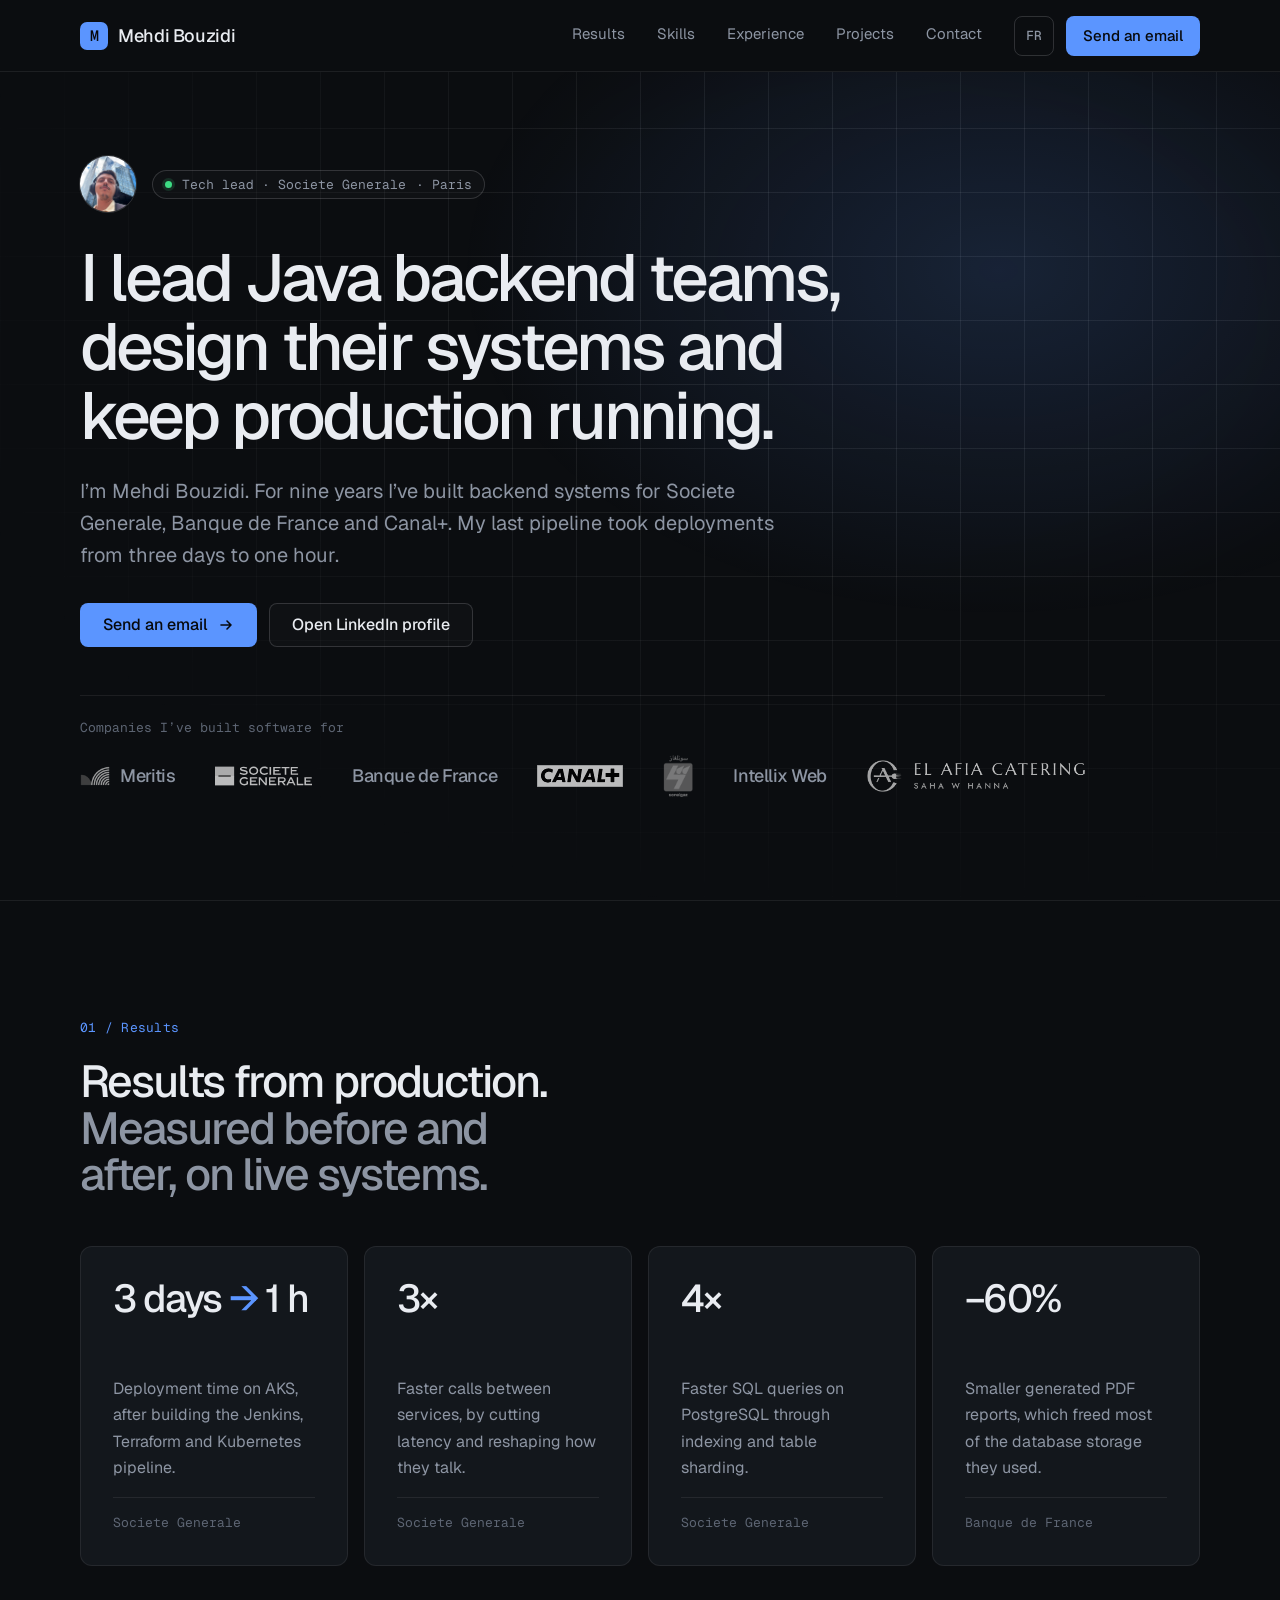
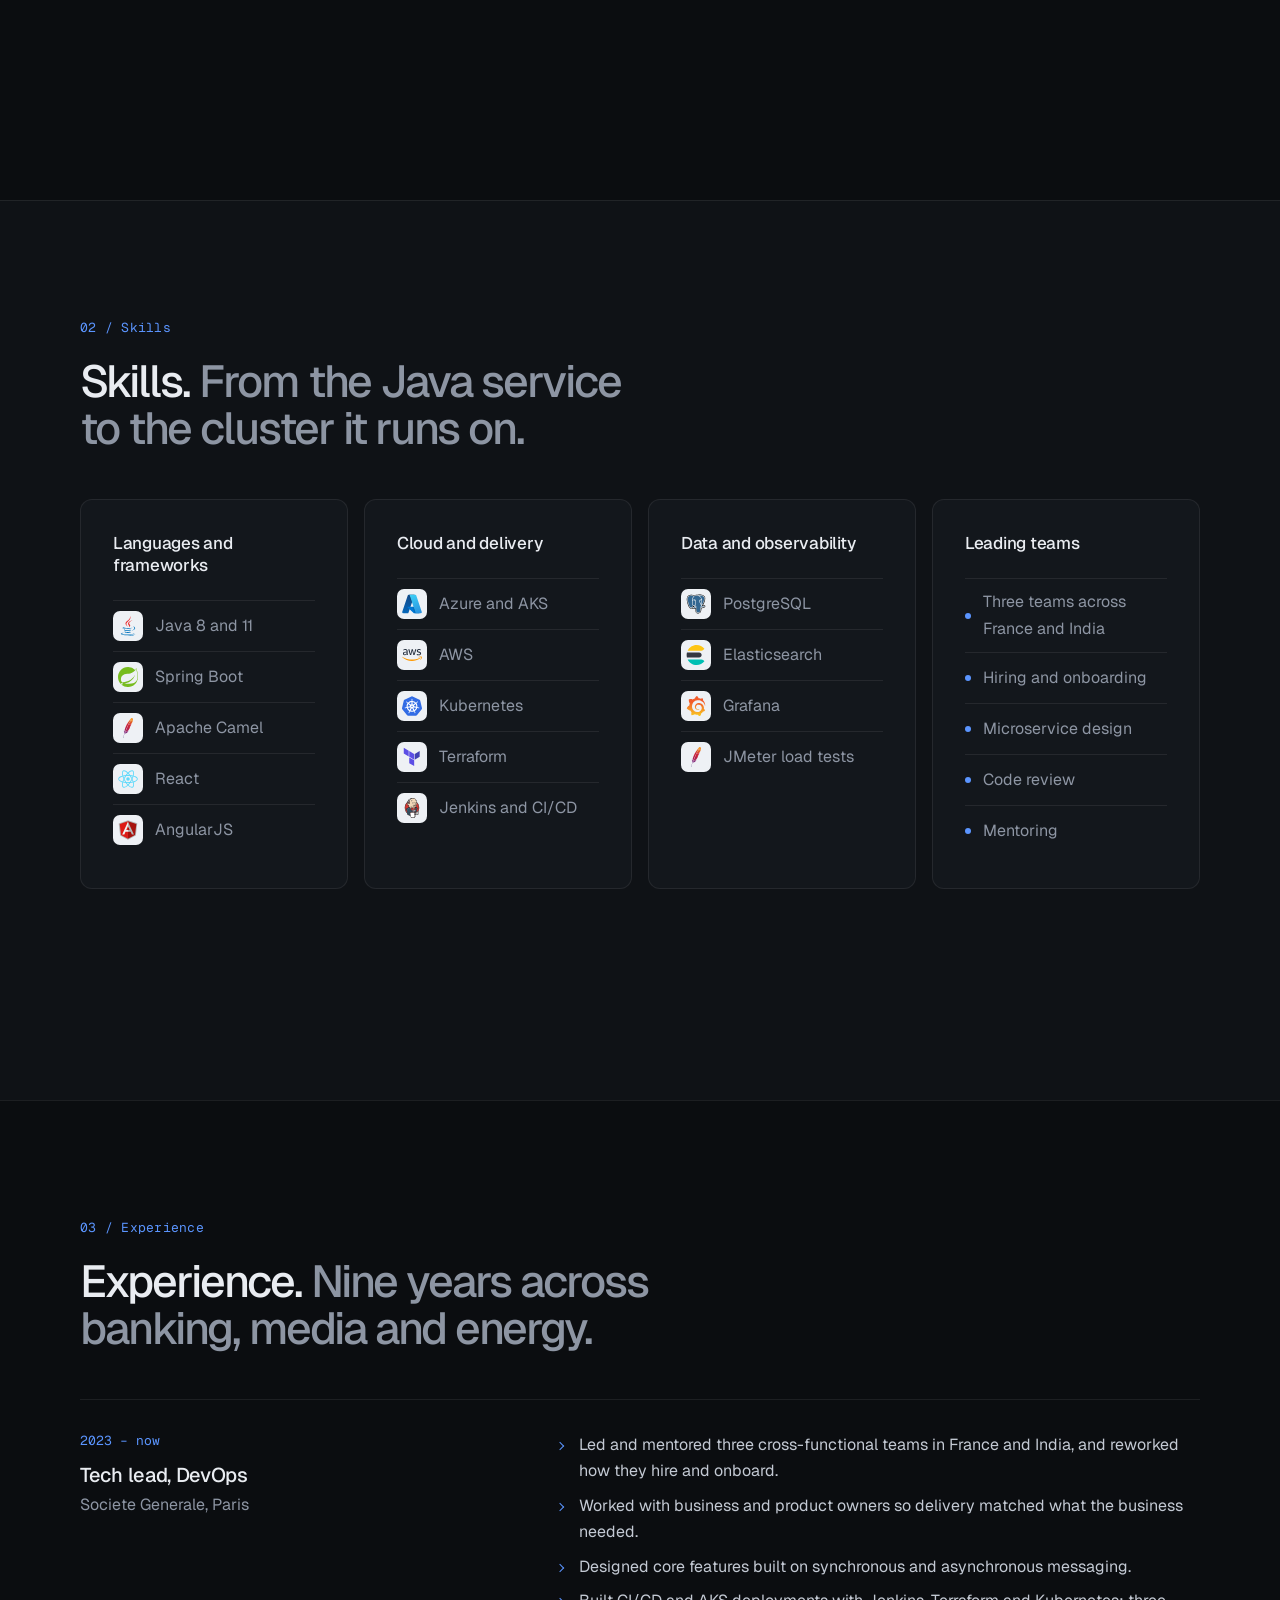
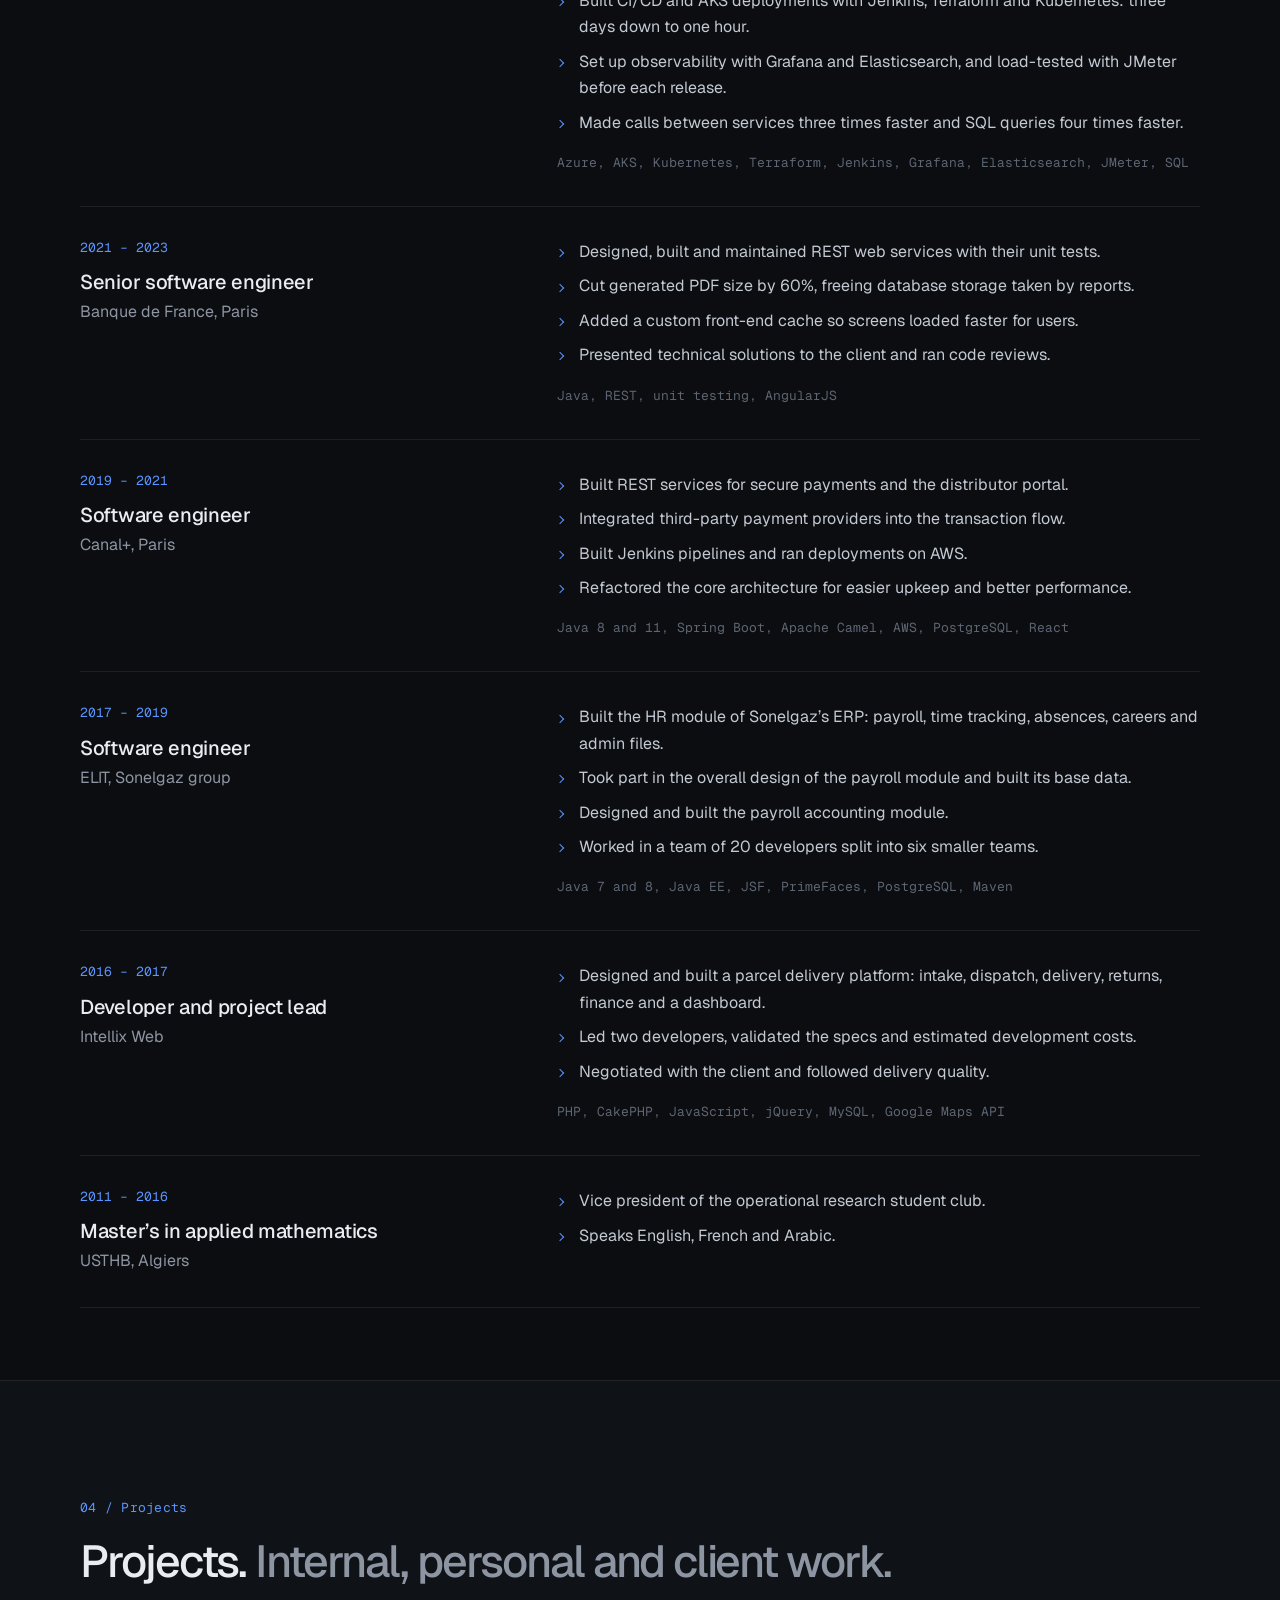
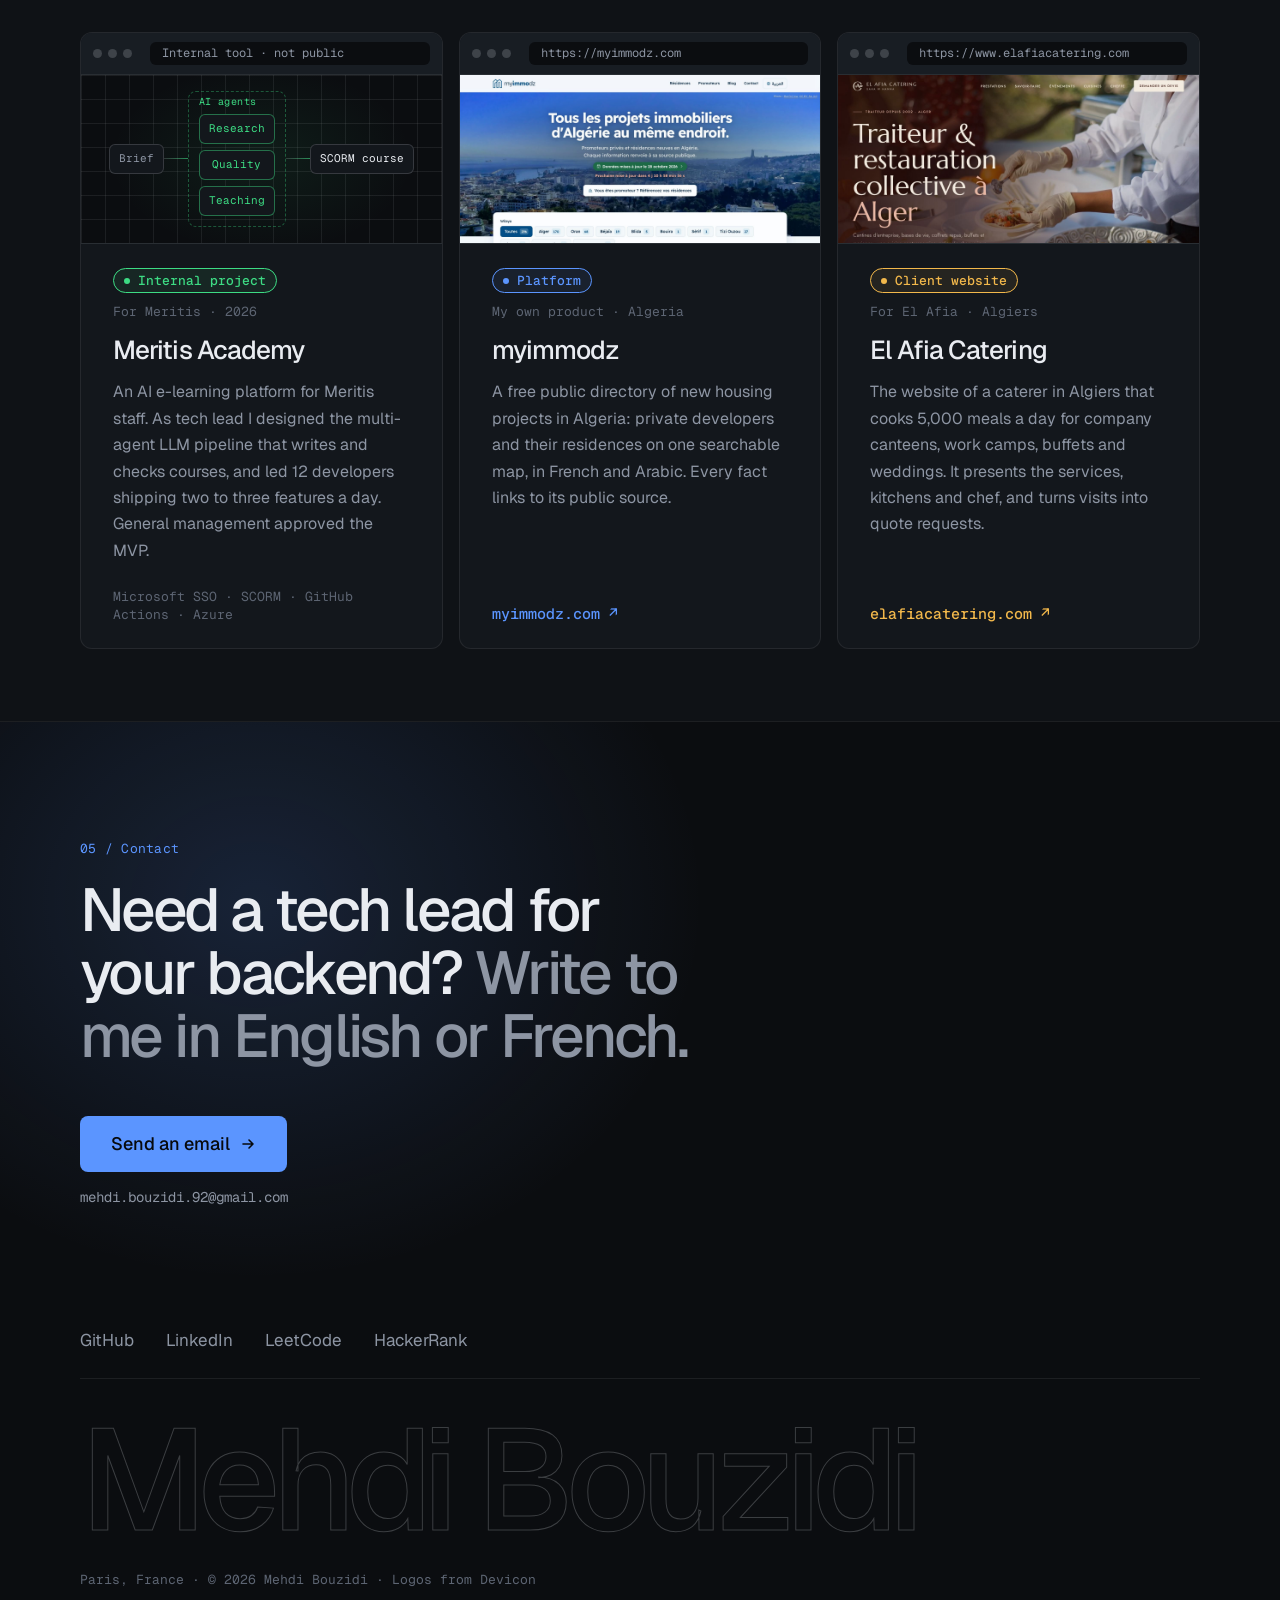
==== commit deb36b51: "Add a French version at /fr/ - fr/index.html: the full page translated, with French title, descripti" ====
--- a/index.html
+++ b/index.html
@@ -8,6 +8,9 @@
   <meta name="author" content="Mehdi Bouzidi">
   <meta name="robots" content="index, follow, max-image-preview:large">
   <link rel="canonical" href="https://mehdibouzidi.com/">
+  <link rel="alternate" hreflang="en" href="https://mehdibouzidi.com/">
+  <link rel="alternate" hreflang="fr" href="https://mehdibouzidi.com/fr/">
+  <link rel="alternate" hreflang="x-default" href="https://mehdibouzidi.com/">
   <meta name="theme-color" content="#0b0d10">
   <link rel="icon" href="/favicon.svg" type="image/svg+xml">
   <link rel="icon" href="/favicon-32.png" type="image/png" sizes="32x32">
@@ -17,6 +20,7 @@
   <meta property="og:type" content="profile">
   <meta property="og:site_name" content="Mehdi Bouzidi">
   <meta property="og:locale" content="en_US">
+  <meta property="og:locale:alternate" content="fr_FR">
   <meta property="og:url" content="https://mehdibouzidi.com/">
   <meta property="og:title" content="Mehdi Bouzidi — Tech lead for Java backends and DevOps">
   <meta property="og:description" content="I lead Java backend teams, design their systems and keep production running. Nine years in Paris: Societe Generale, Banque de France, Canal+.">
@@ -154,6 +158,7 @@
         <a class="link" href="#projects">Projects</a>
         <a class="link" href="#contact">Contact</a>
       </nav>
+      <a class="lang" href="/fr/" hreflang="fr" lang="fr" aria-label="Lire en français">FR</a>
       <a class="btn btn--primary nav__btn" href="mailto:mehdi.bouzidi.92@gmail.com">Send an email</a>
     </div>
   </header>
--- a/style.css
+++ b/style.css
@@ -191,6 +191,21 @@
 }
 .nav__links { display: flex; gap: var(--s-6); font-size: 15px; color: var(--muted); }
 .nav__btn { min-height: 40px; padding: 0 16px; font-size: 15px; }
+.lang {
+  display: inline-grid;
+  place-items: center;
+  min-width: 40px;
+  min-height: 40px;
+  padding: 0 10px;
+  margin-right: calc(var(--s-3) - var(--s-6));
+  border: 1px solid var(--line-strong);
+  border-radius: var(--r-btn);
+  font: 500 13px/1 var(--f-mono);
+  color: var(--muted);
+  text-decoration: none;
+  transition: color .2s, border-color .2s;
+}
+.lang:hover { color: var(--ink); border-color: rgba(233, 236, 241, .4); }
 
 /* ── Sections ────────────────────────────────────────────── */
 main > section {
@@ -593,6 +608,8 @@
 @media (max-width: 639px) {
   .logo { font-size: 17px; }
   .nav__btn { min-height: 40px; padding: 0 14px; }
+  .nav__row { gap: var(--s-3); }
+  .lang { margin-right: 0; }
   .hero { padding: calc(var(--nav) + 32px) 0 24px !important; }
   .hero__grid { grid-template-columns: 1fr; column-gap: 0; }
   .hero__id { margin-bottom: var(--s-5); gap: var(--s-3); }
@@ -626,3 +643,6 @@
   *, *::before, *::after { animation: none !important; transition: none !important; }
 }
 .card.project:has(.project__shot--static:hover) { transform: none; }
+
+/* French headline is longer: a touch smaller and wider so it keeps to three lines */
+:lang(fr) .hero h1 { font-size: clamp(34px, 2.8vw + 22px, 64px); max-width: 30ch; }
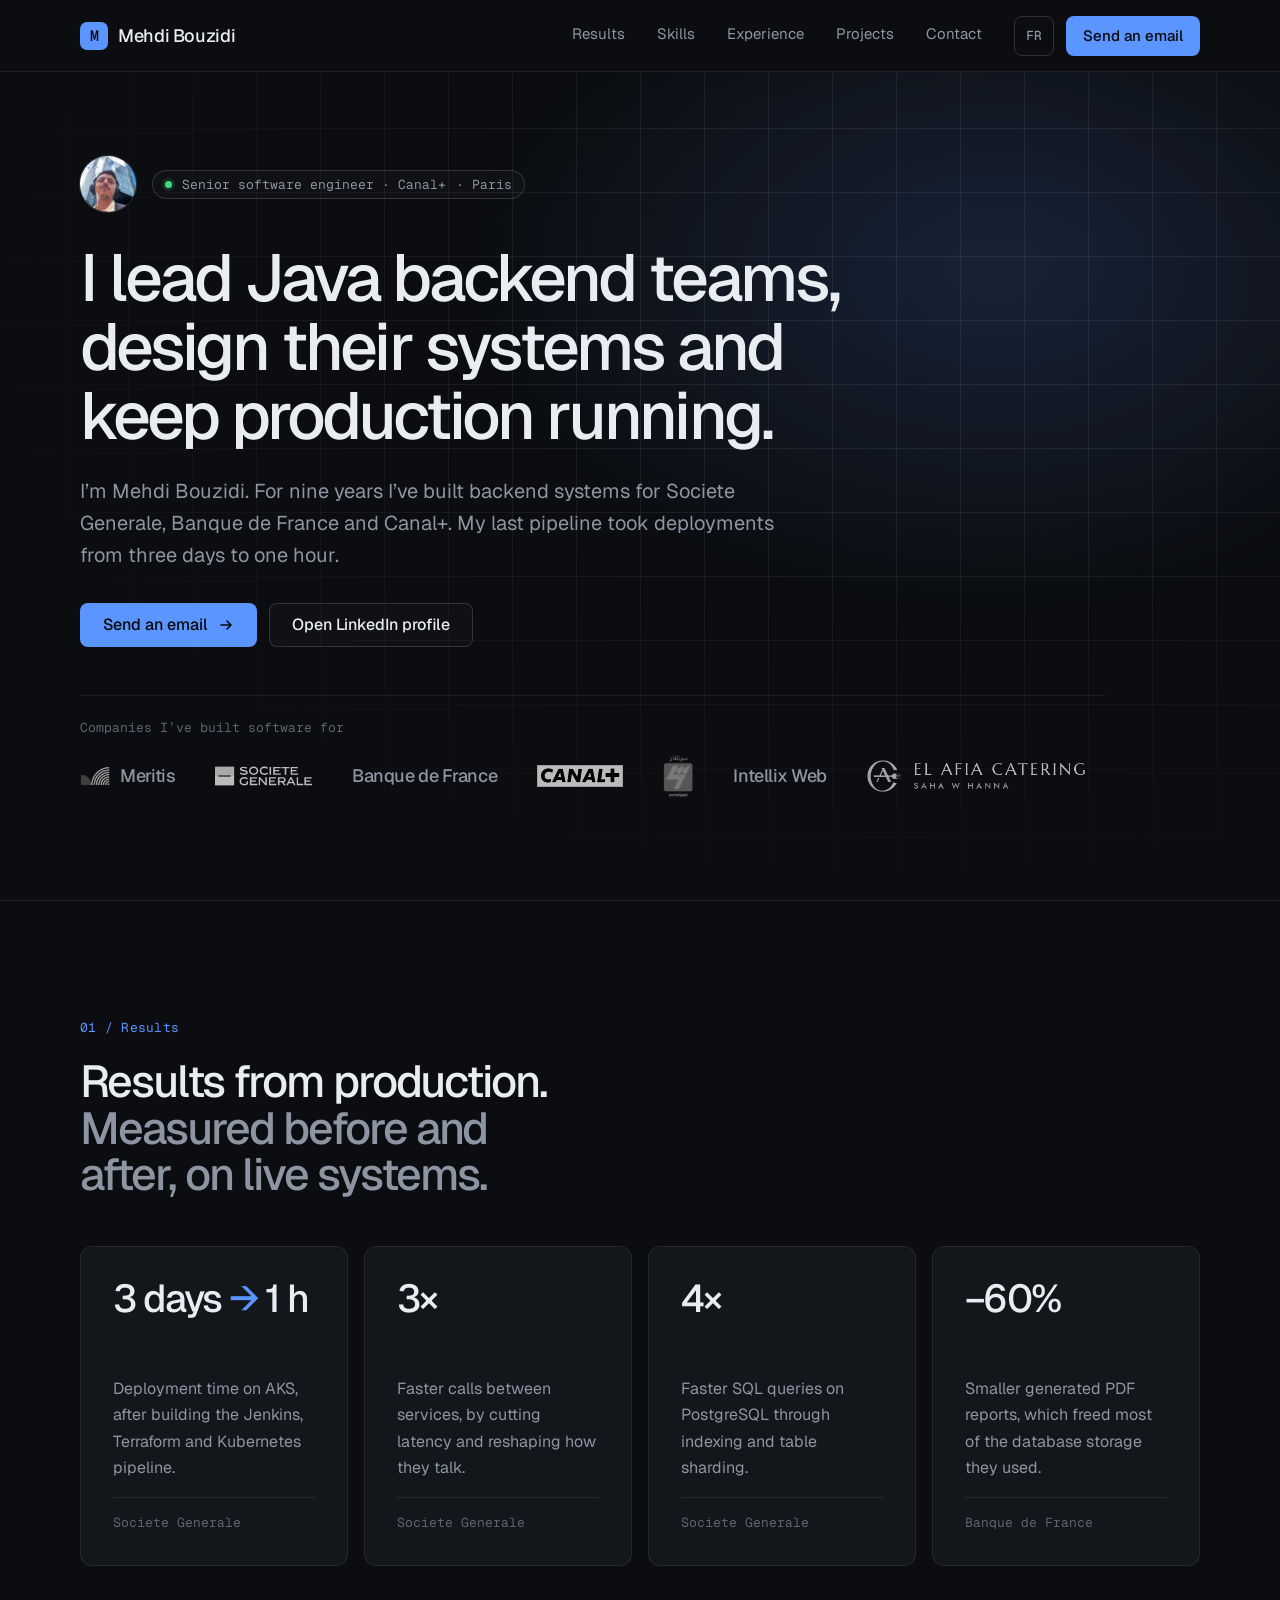
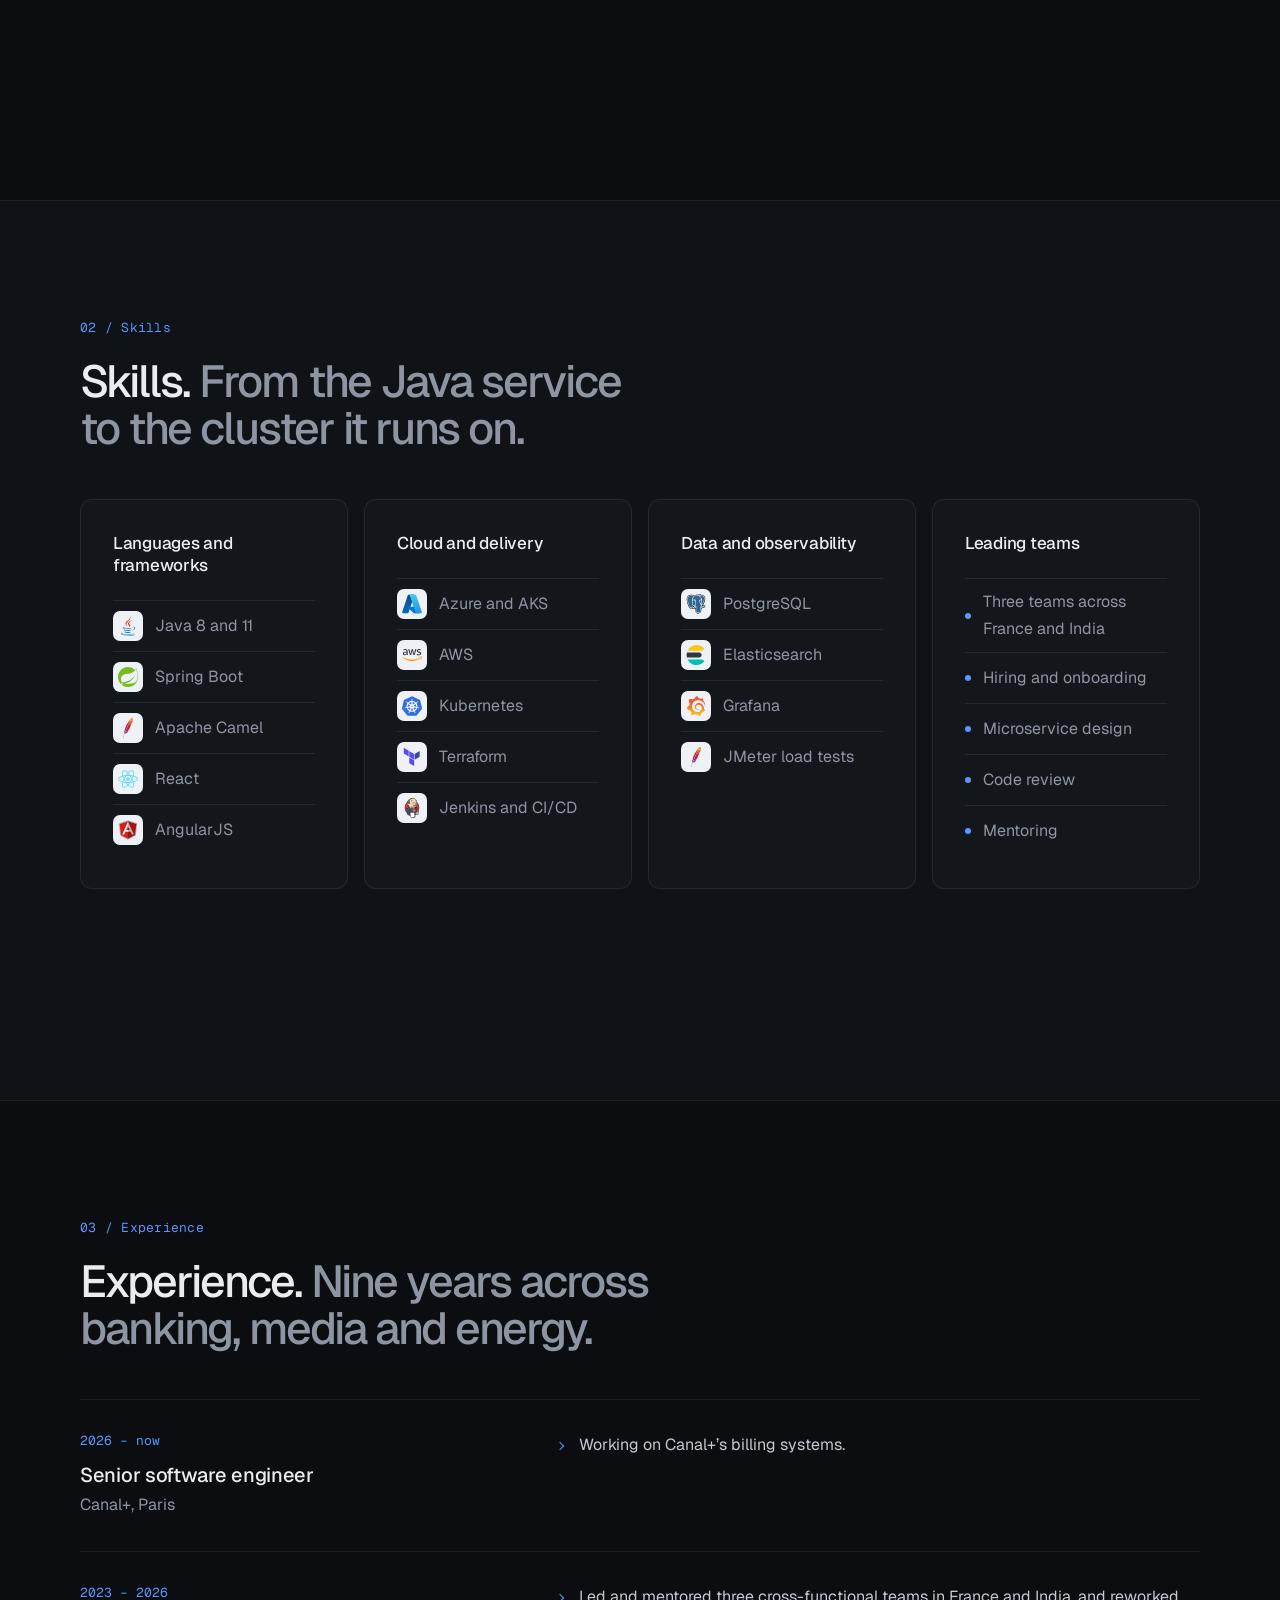
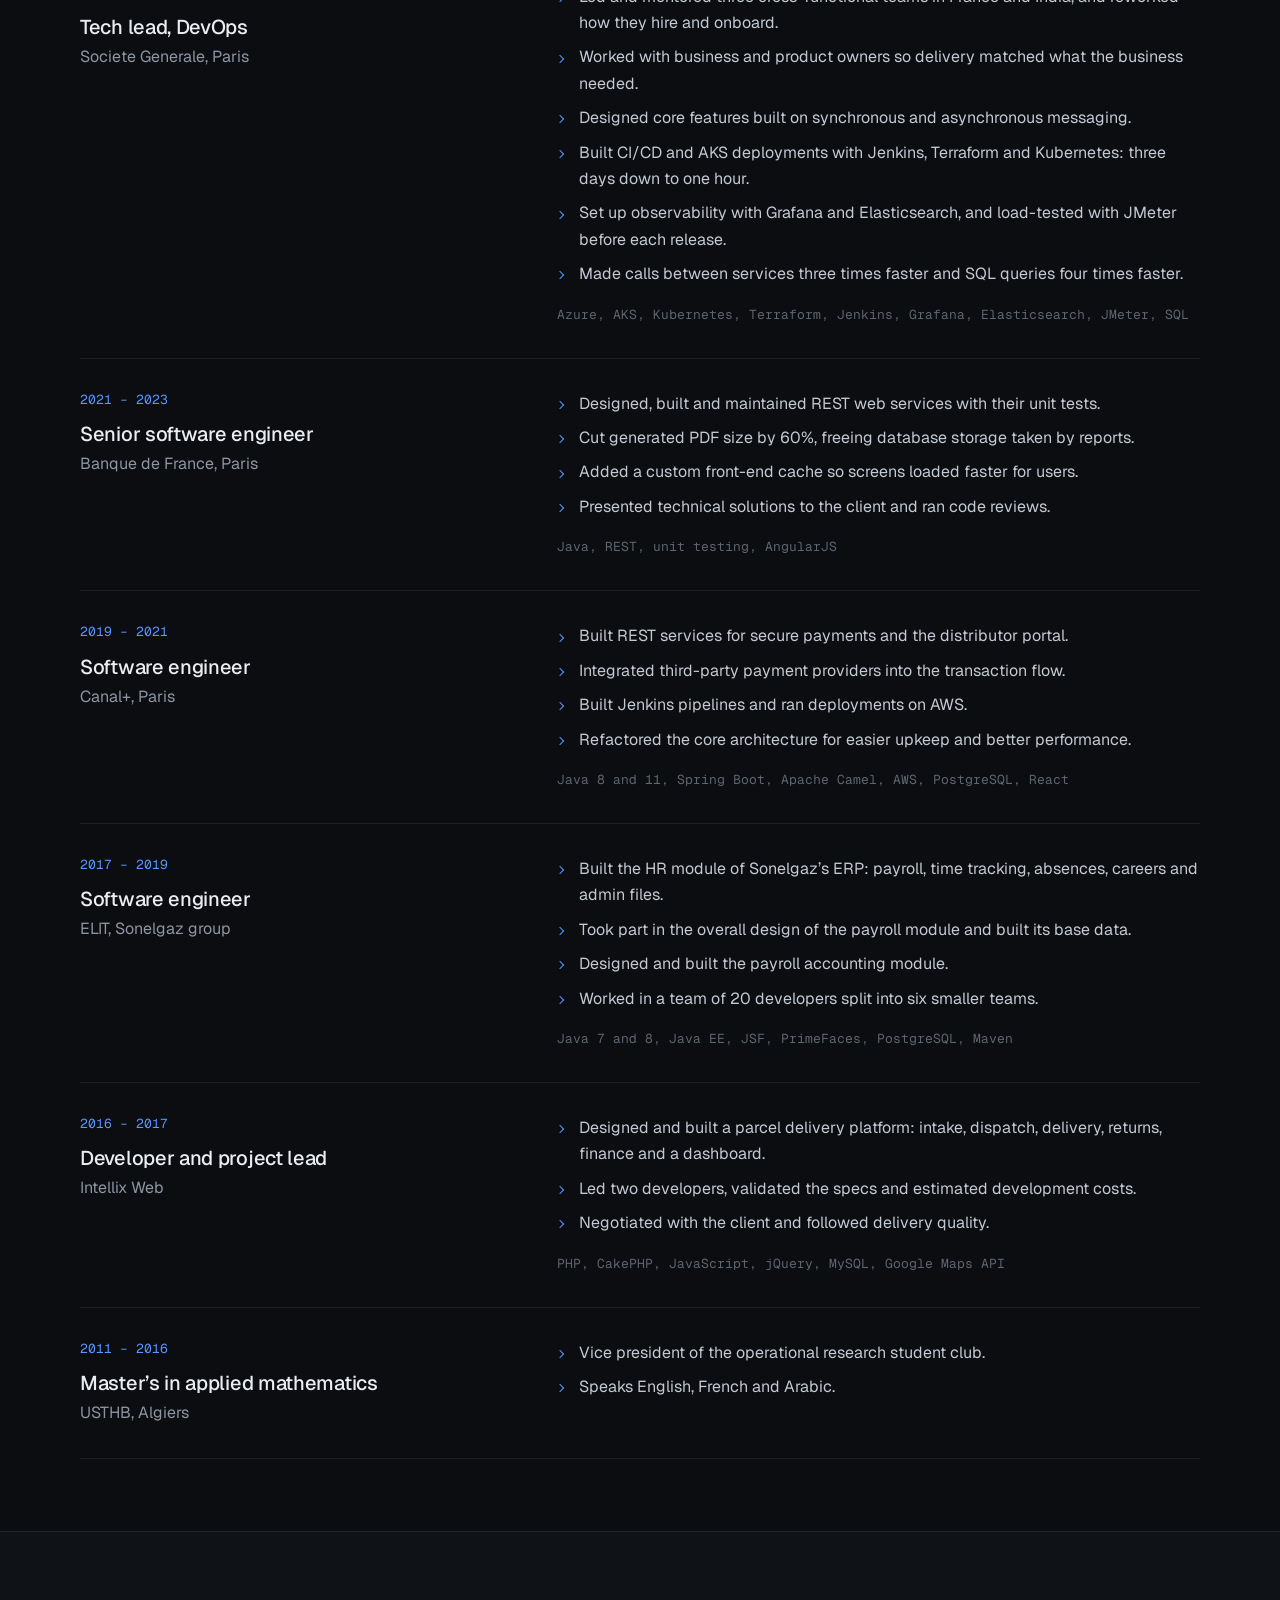
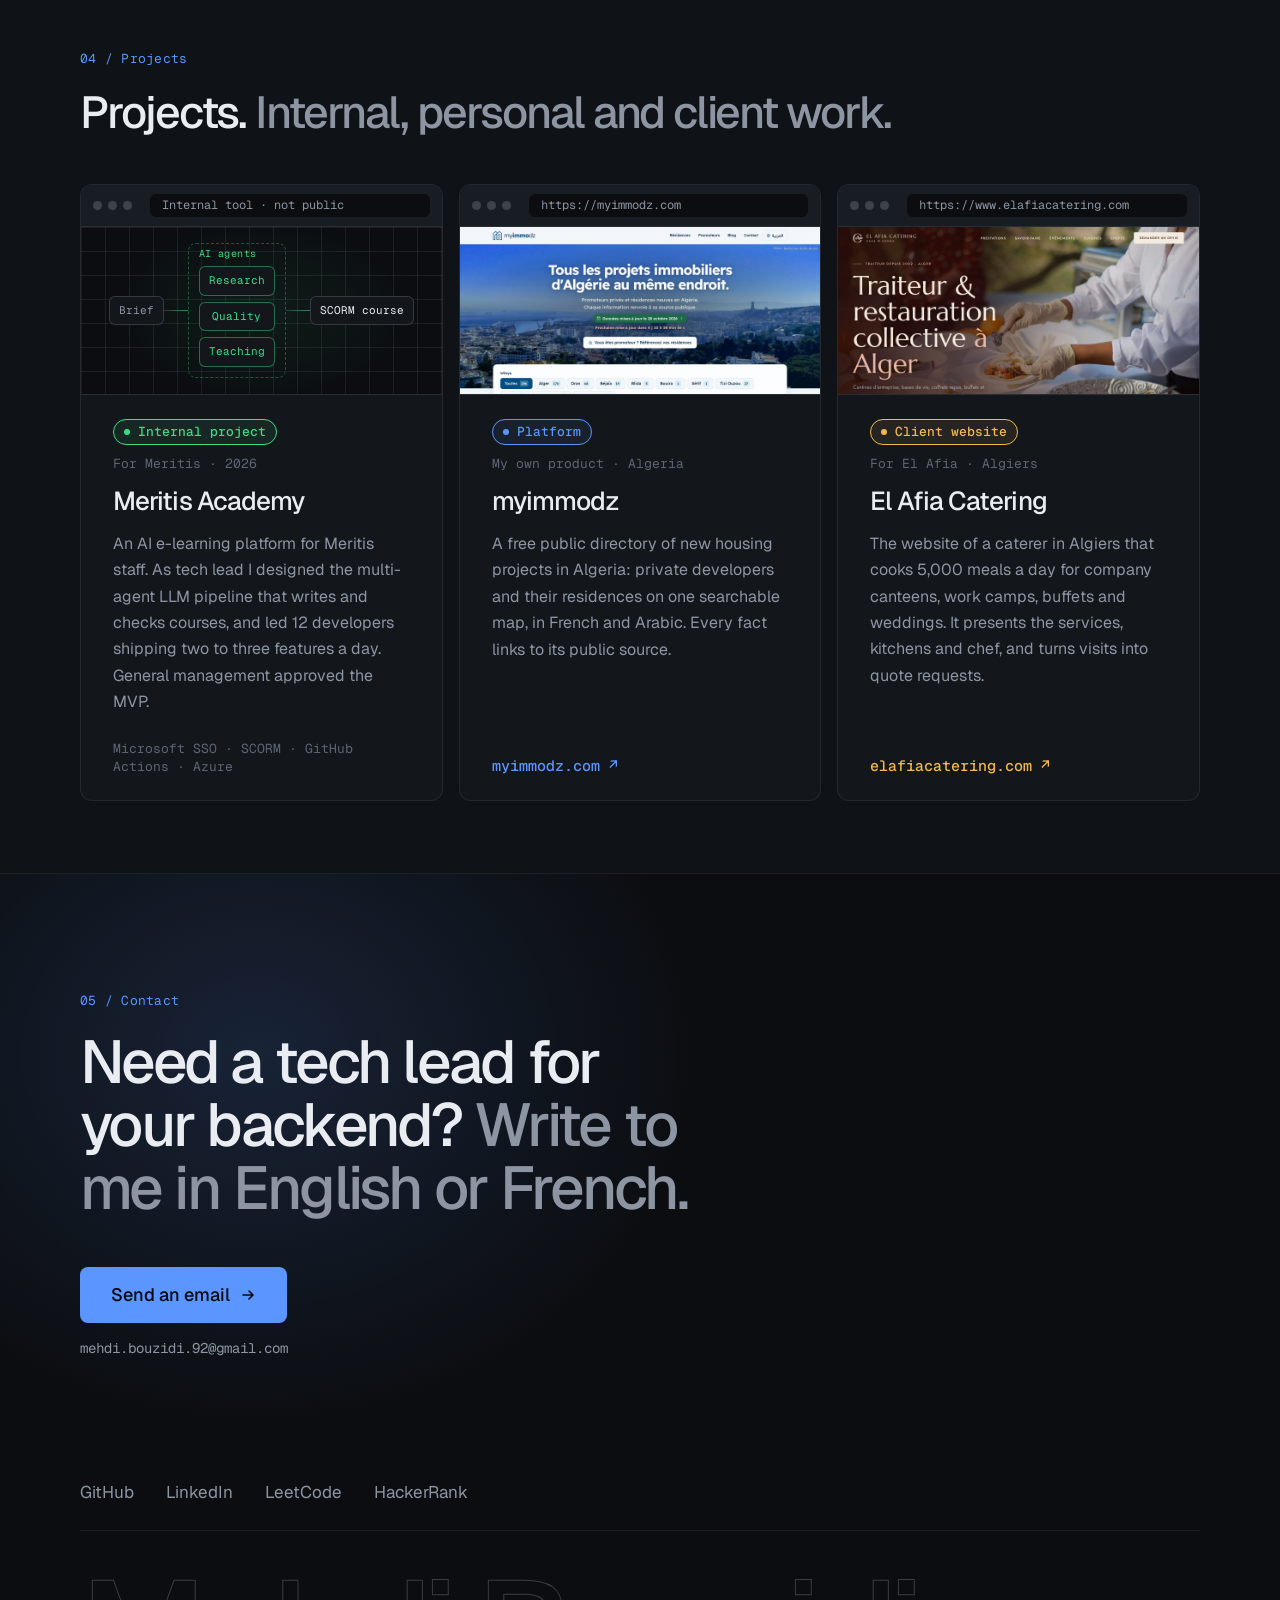
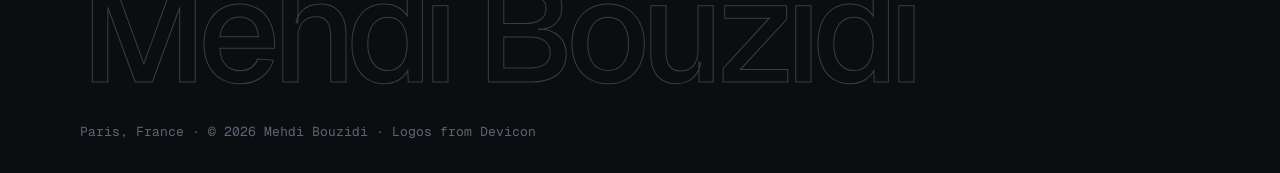
==== commit ef7b476f: "Make Canal+ billing the current role Senior software engineer at Canal+ (billing) since 2026, in bot" ====
--- a/index.html
+++ b/index.html
@@ -45,7 +45,7 @@
       "name": "Mehdi Bouzidi",
       "url": "https://mehdibouzidi.com/",
       "image": "https://mehdibouzidi.com/assets/portrait.jpg",
-      "jobTitle": "Tech Lead, Java backend and DevOps",
+      "jobTitle": "Senior Software Engineer",
       "email": "mailto:mehdi.bouzidi.92@gmail.com",
       "address": {
         "@type": "PostalAddress",
@@ -83,7 +83,12 @@
         "https://www.linkedin.com/in/mehdibouzidi/",
         "https://leetcode.com/u/mehdibouzidi/",
         "https://www.hackerrank.com/profile/mehdi_bouzidi_92"
-      ]
+      ],
+      "worksFor": {
+        "@type": "Organization",
+        "name": "Canal+",
+        "url": "https://www.canalplus.com/"
+      }
     },
     {
       "@type": "ProfilePage",
@@ -174,7 +179,7 @@
             <figure class="hero__photo">
               <img src="assets/portrait.jpg" width="960" height="1200" alt="Portrait of Mehdi Bouzidi" fetchpriority="high" decoding="async">
             </figure>
-            <p class="hero__notice"><span class="status" aria-hidden="true"></span>Tech lead &middot; Societe Generale<span class="hide-phone"> &middot; Paris</span></p>
+            <p class="hero__notice"><span class="status" aria-hidden="true"></span>Senior software engineer &middot; Canal+<span class="hide-phone"> &middot; Paris</span></p>
           </div>
           <h1>I lead Java backend teams, design their systems and keep production running.</h1>
           <p class="hero__lead">I&rsquo;m Mehdi Bouzidi. For nine years I&rsquo;ve built backend systems for Societe Generale, Banque de France and Canal+. My last pipeline took deployments from three days to one hour.</p>
@@ -289,7 +294,19 @@
         <ol class="jobs">
           <li class="job">
             <div class="job__head">
-              <p class="job__date">2023 &ndash; now</p>
+              <p class="job__date">2026 &ndash; now</p>
+              <h3>Senior software engineer</h3>
+              <p class="job__org">Canal+, Paris</p>
+            </div>
+            <div class="job__body">
+              <ul>
+                <li>Working on Canal+&rsquo;s billing systems.</li>
+              </ul>
+            </div>
+          </li>
+          <li class="job">
+            <div class="job__head">
+              <p class="job__date">2023 &ndash; 2026</p>
               <h3>Tech lead, DevOps</h3>
               <p class="job__org">Societe Generale, Paris</p>
             </div>
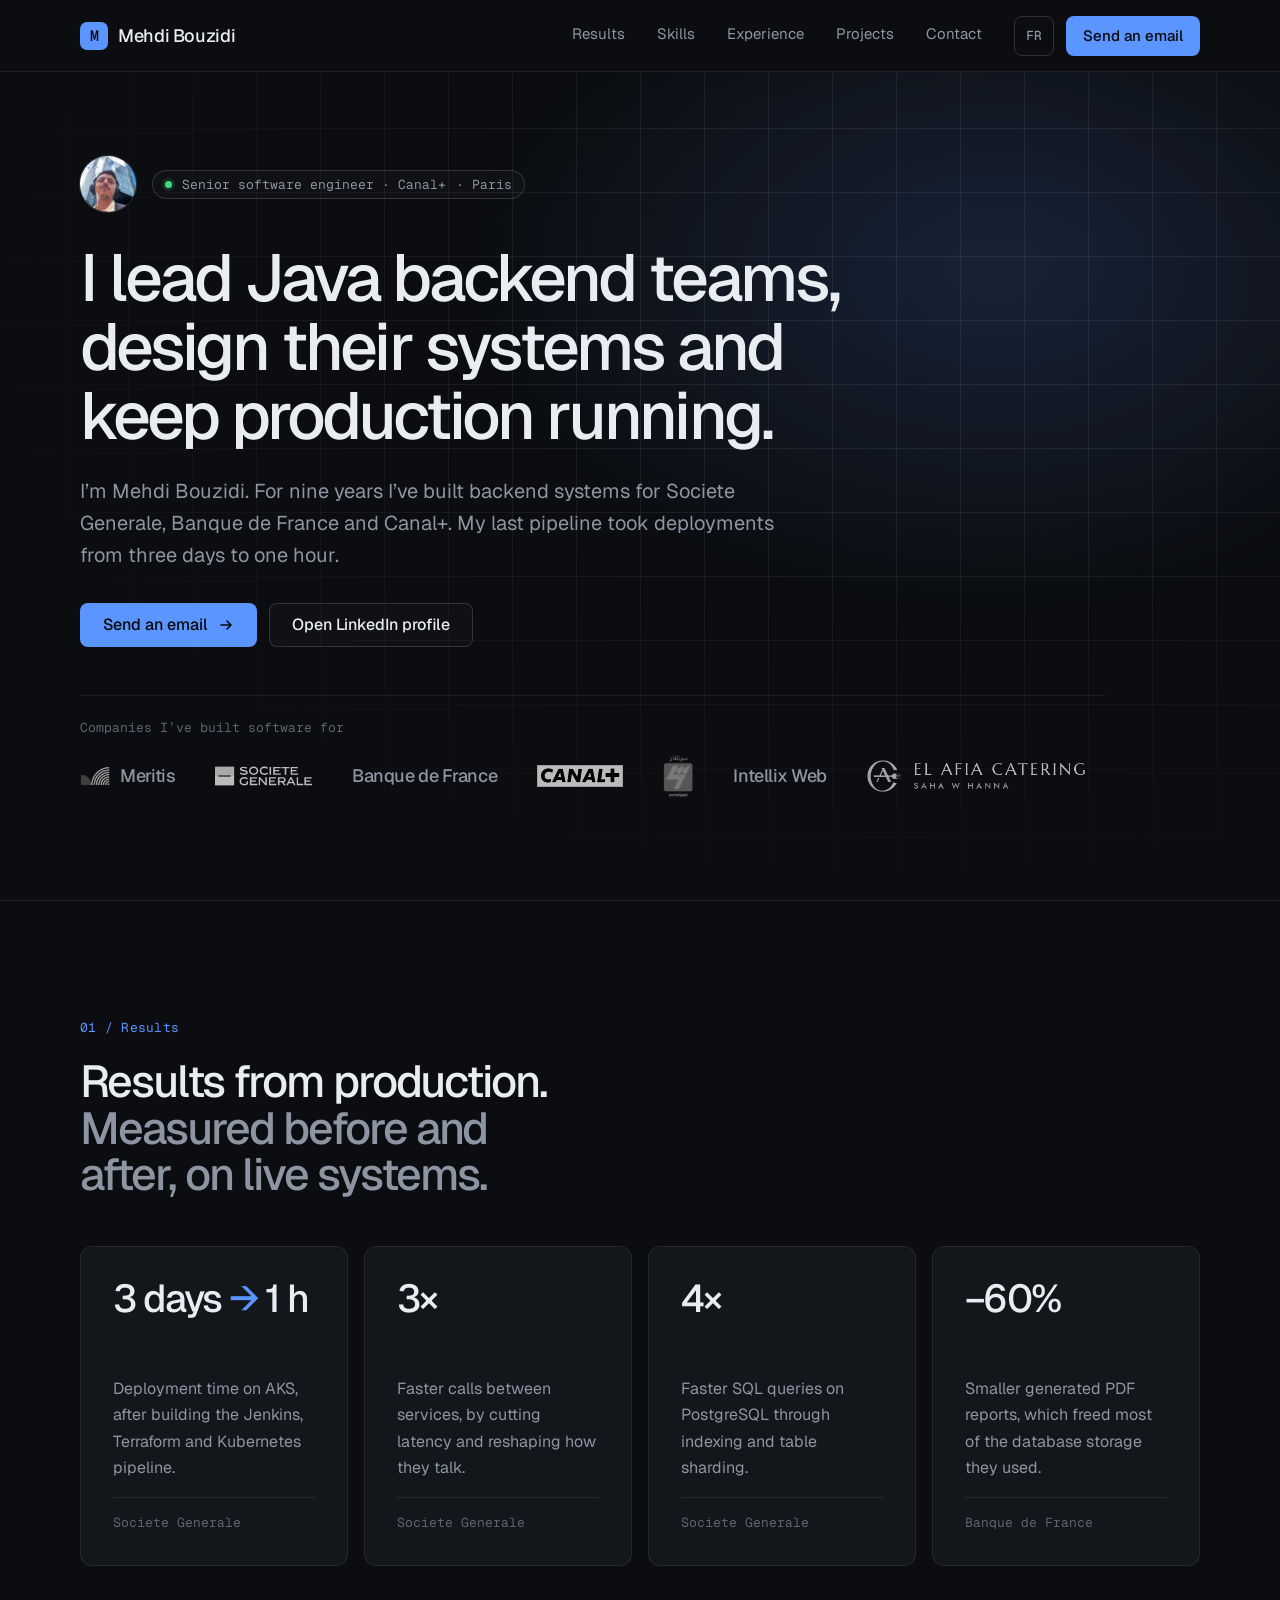
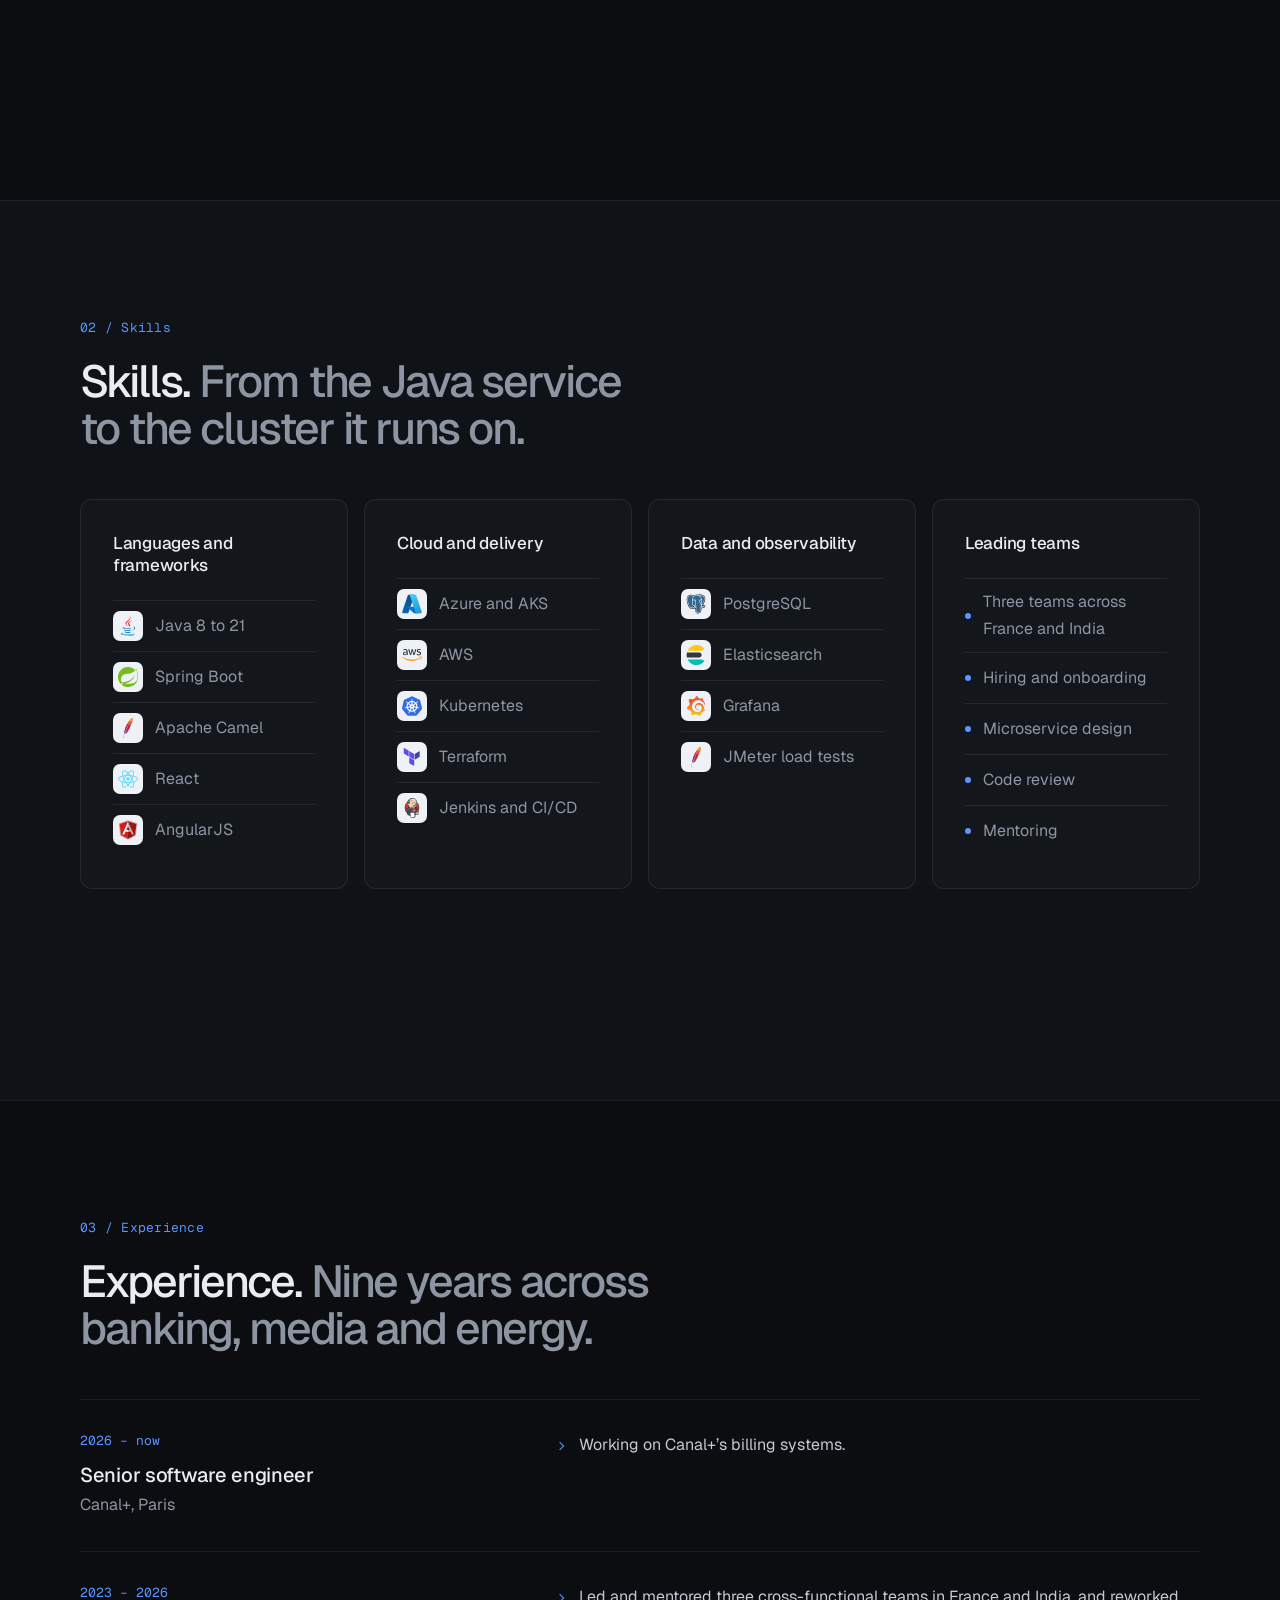
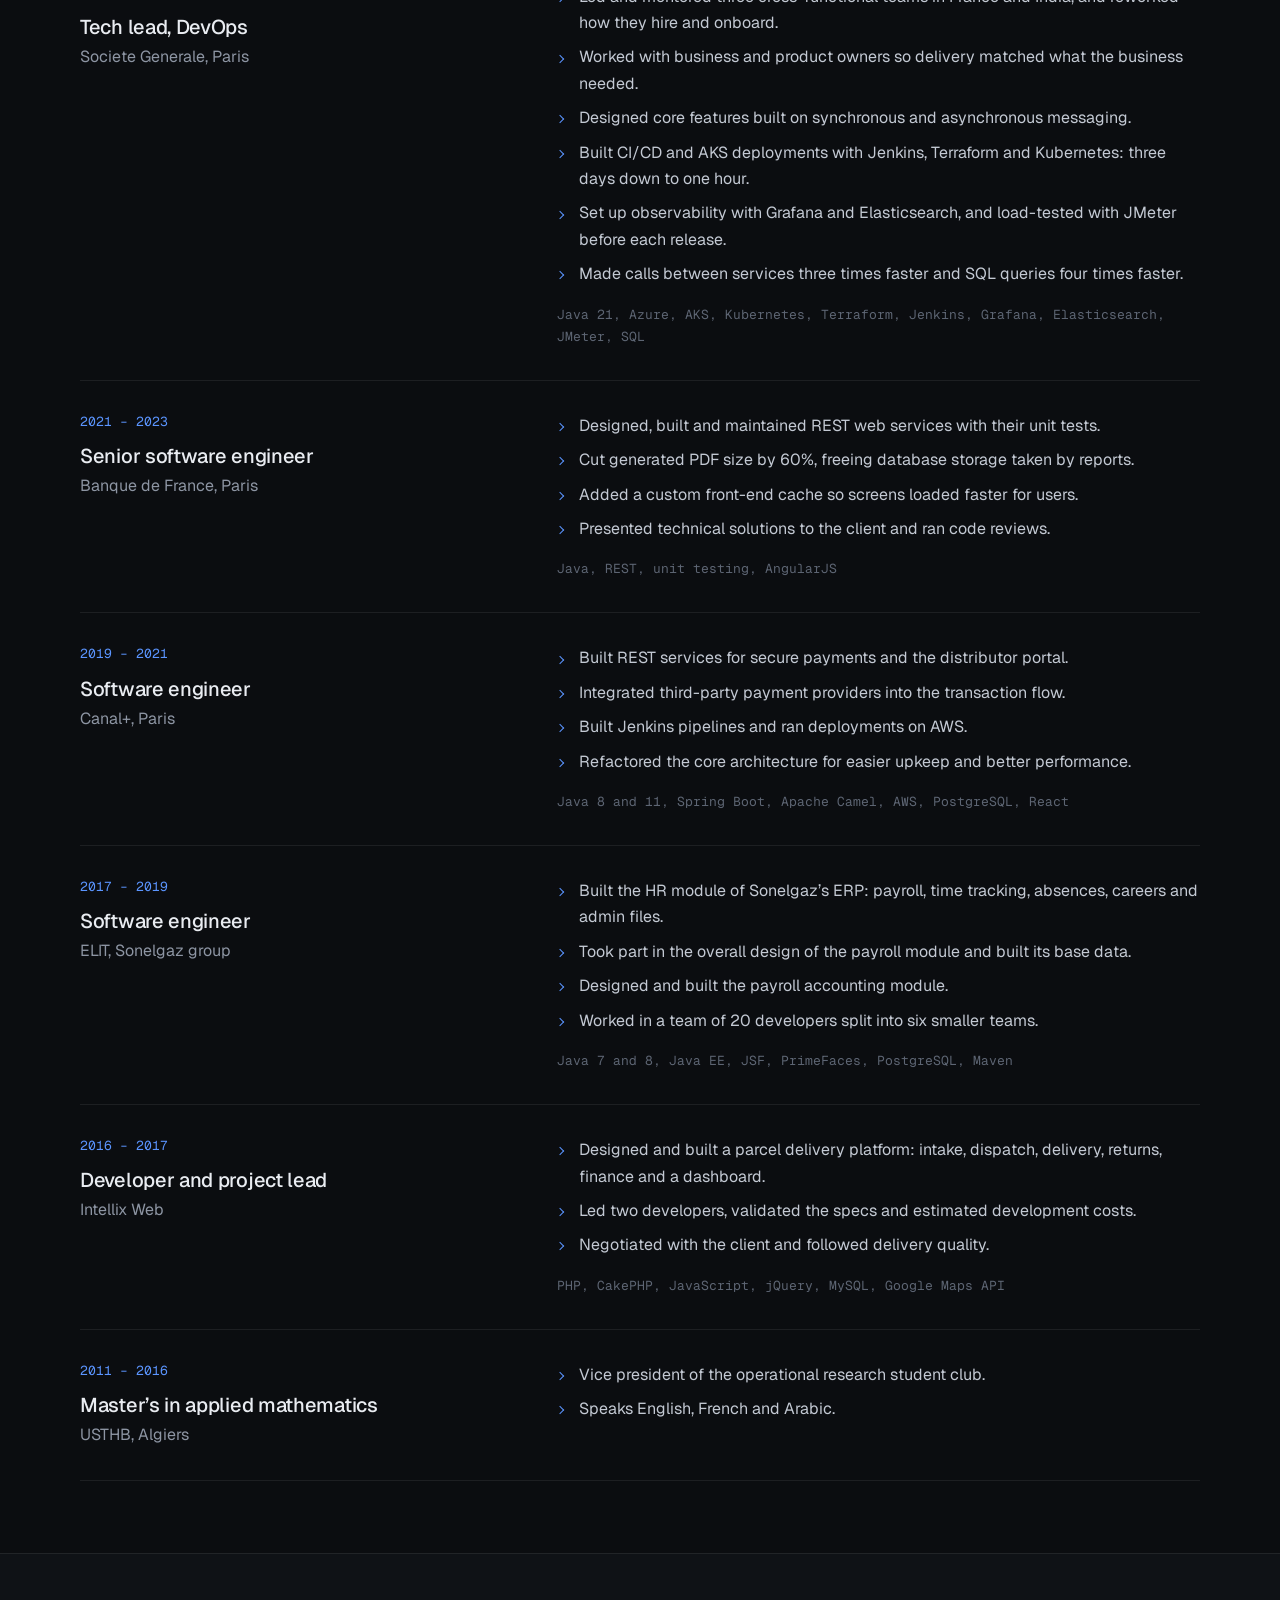
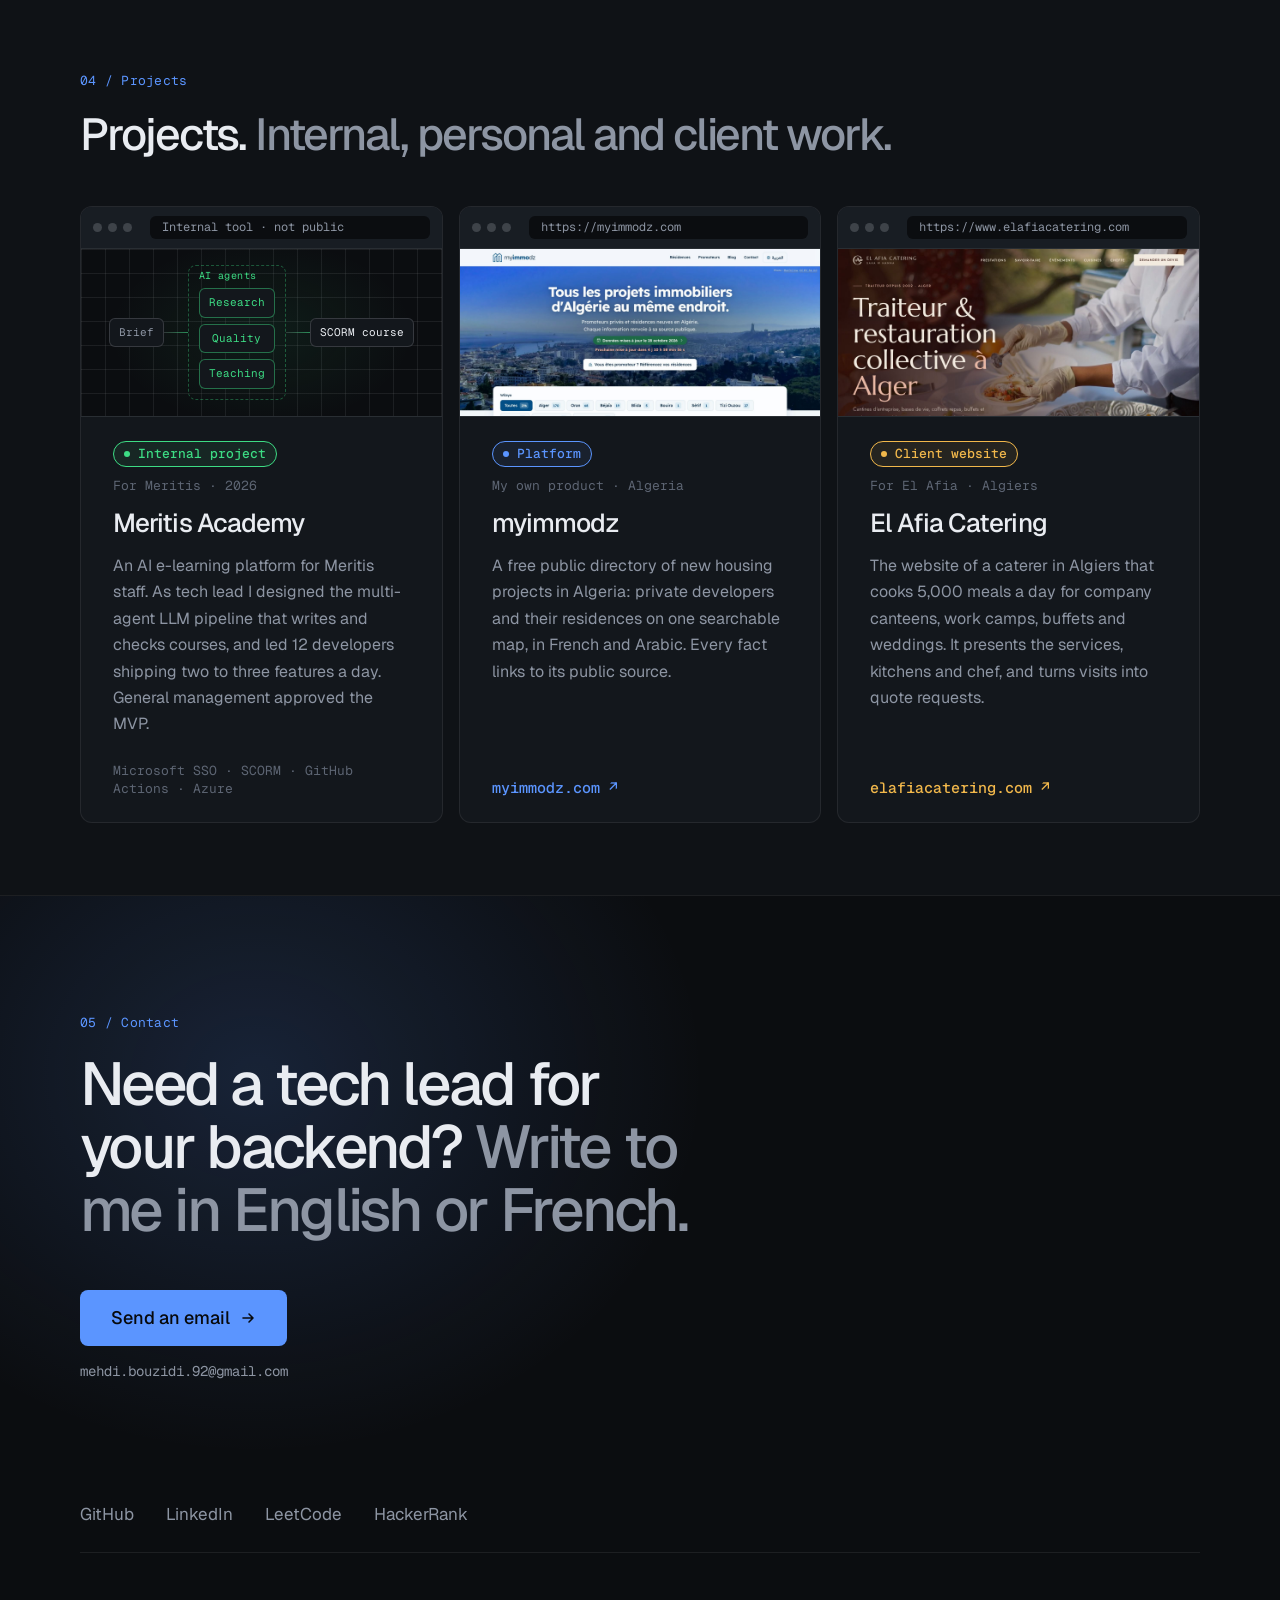
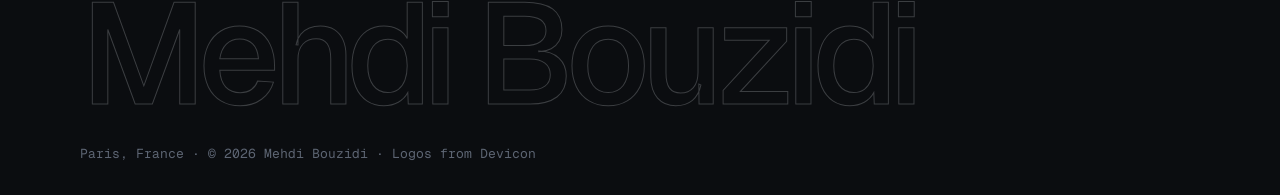
==== commit 06cfc717: "Say Java 8 to 21 and list Java 21 in the Societe Generale stack Co-Authored-By: Claude Sonnet 5.5 <n" ====
--- a/index.html
+++ b/index.html
@@ -3,8 +3,8 @@
 <head>
   <meta charset="UTF-8">
   <meta name="viewport" content="width=device-width, initial-scale=1, viewport-fit=cover">
-  <title>Mehdi Bouzidi — Tech lead for Java backends and DevOps in Paris</title>
-  <meta name="description" content="Mehdi Bouzidi, tech lead in Paris. Nine years leading Java and Spring Boot teams and running production on Kubernetes, Azure and AWS for Societe Generale and Canal+.">
+  <title>Mehdi Bouzidi — Senior Java engineer and tech lead in Paris</title>
+  <meta name="description" content="Mehdi Bouzidi, senior software engineer at Canal+ and former tech lead. Nine years of Java, Spring Boot and Kubernetes in production, in banking and media.">
   <meta name="author" content="Mehdi Bouzidi">
   <meta name="robots" content="index, follow, max-image-preview:large">
   <link rel="canonical" href="https://mehdibouzidi.com/">
@@ -22,16 +22,16 @@
   <meta property="og:locale" content="en_US">
   <meta property="og:locale:alternate" content="fr_FR">
   <meta property="og:url" content="https://mehdibouzidi.com/">
-  <meta property="og:title" content="Mehdi Bouzidi — Tech lead for Java backends and DevOps">
+  <meta property="og:title" content="Mehdi Bouzidi — Senior Java engineer and tech lead">
   <meta property="og:description" content="I lead Java backend teams, design their systems and keep production running. Nine years in Paris: Societe Generale, Banque de France, Canal+.">
   <meta property="og:image" content="https://mehdibouzidi.com/assets/share.png">
   <meta property="og:image:width" content="1200">
   <meta property="og:image:height" content="630">
-  <meta property="og:image:alt" content="Mehdi Bouzidi, tech lead for Java backends and DevOps in Paris">
+  <meta property="og:image:alt" content="Mehdi Bouzidi, senior Java engineer and tech lead in Paris">
   <meta property="profile:first_name" content="Mehdi">
   <meta property="profile:last_name" content="Bouzidi">
   <meta name="twitter:card" content="summary_large_image">
-  <meta name="twitter:title" content="Mehdi Bouzidi — Tech lead for Java backends and DevOps">
+  <meta name="twitter:title" content="Mehdi Bouzidi — Senior Java engineer and tech lead">
   <meta name="twitter:description" content="I lead Java backend teams, design their systems and keep production running.">
   <meta name="twitter:image" content="https://mehdibouzidi.com/assets/share.png">
 
@@ -94,7 +94,7 @@
       "@type": "ProfilePage",
       "@id": "https://mehdibouzidi.com/#page",
       "url": "https://mehdibouzidi.com/",
-      "name": "Mehdi Bouzidi — Tech lead for Java backends and DevOps in Paris",
+      "name": "Mehdi Bouzidi — Senior Java engineer and tech lead in Paris",
       "inLanguage": "en",
       "mainEntity": {
         "@id": "https://mehdibouzidi.com/#person"
@@ -246,7 +246,7 @@
           <article class="card skill">
             <h3>Languages and frameworks</h3>
             <ul class="tools">
-              <li><img src="assets/icons/java-original.svg" alt="" width="24" height="24">Java 8 and 11</li>
+              <li><img src="assets/icons/java-original.svg" alt="" width="24" height="24">Java 8 to 21</li>
               <li><img src="assets/icons/spring-original.svg" alt="" width="24" height="24">Spring Boot</li>
               <li><img src="assets/icons/apache-original.svg" alt="" width="24" height="24">Apache Camel</li>
               <li><img src="assets/icons/react-original.svg" alt="" width="24" height="24">React</li>
@@ -319,7 +319,7 @@
                 <li>Set up observability with Grafana and Elasticsearch, and load-tested with JMeter before each release.</li>
                 <li>Made calls between services three times faster and SQL queries four times faster.</li>
               </ul>
-              <p class="job__stack">Azure, AKS, Kubernetes, Terraform, Jenkins, Grafana, Elasticsearch, JMeter, SQL</p>
+              <p class="job__stack">Java 21, Azure, AKS, Kubernetes, Terraform, Jenkins, Grafana, Elasticsearch, JMeter, SQL</p>
             </div>
           </li>
           <li class="job">
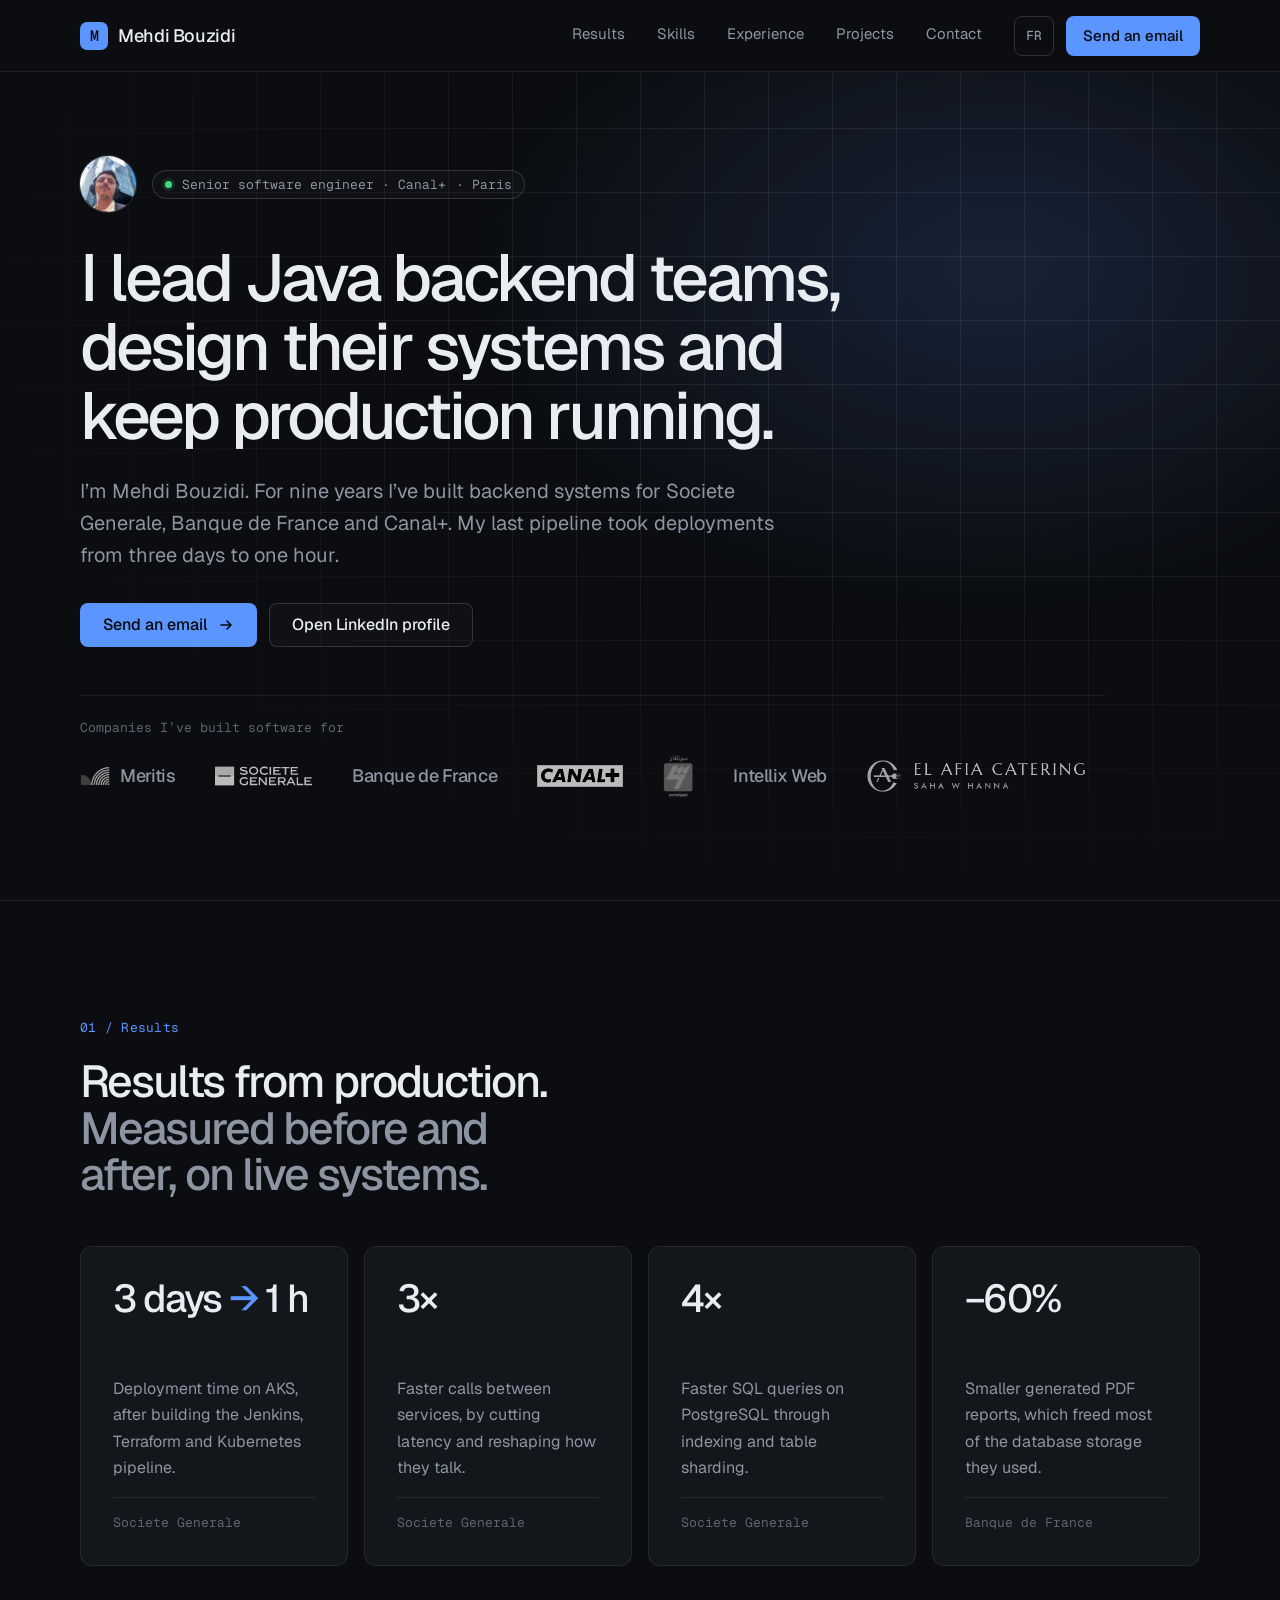
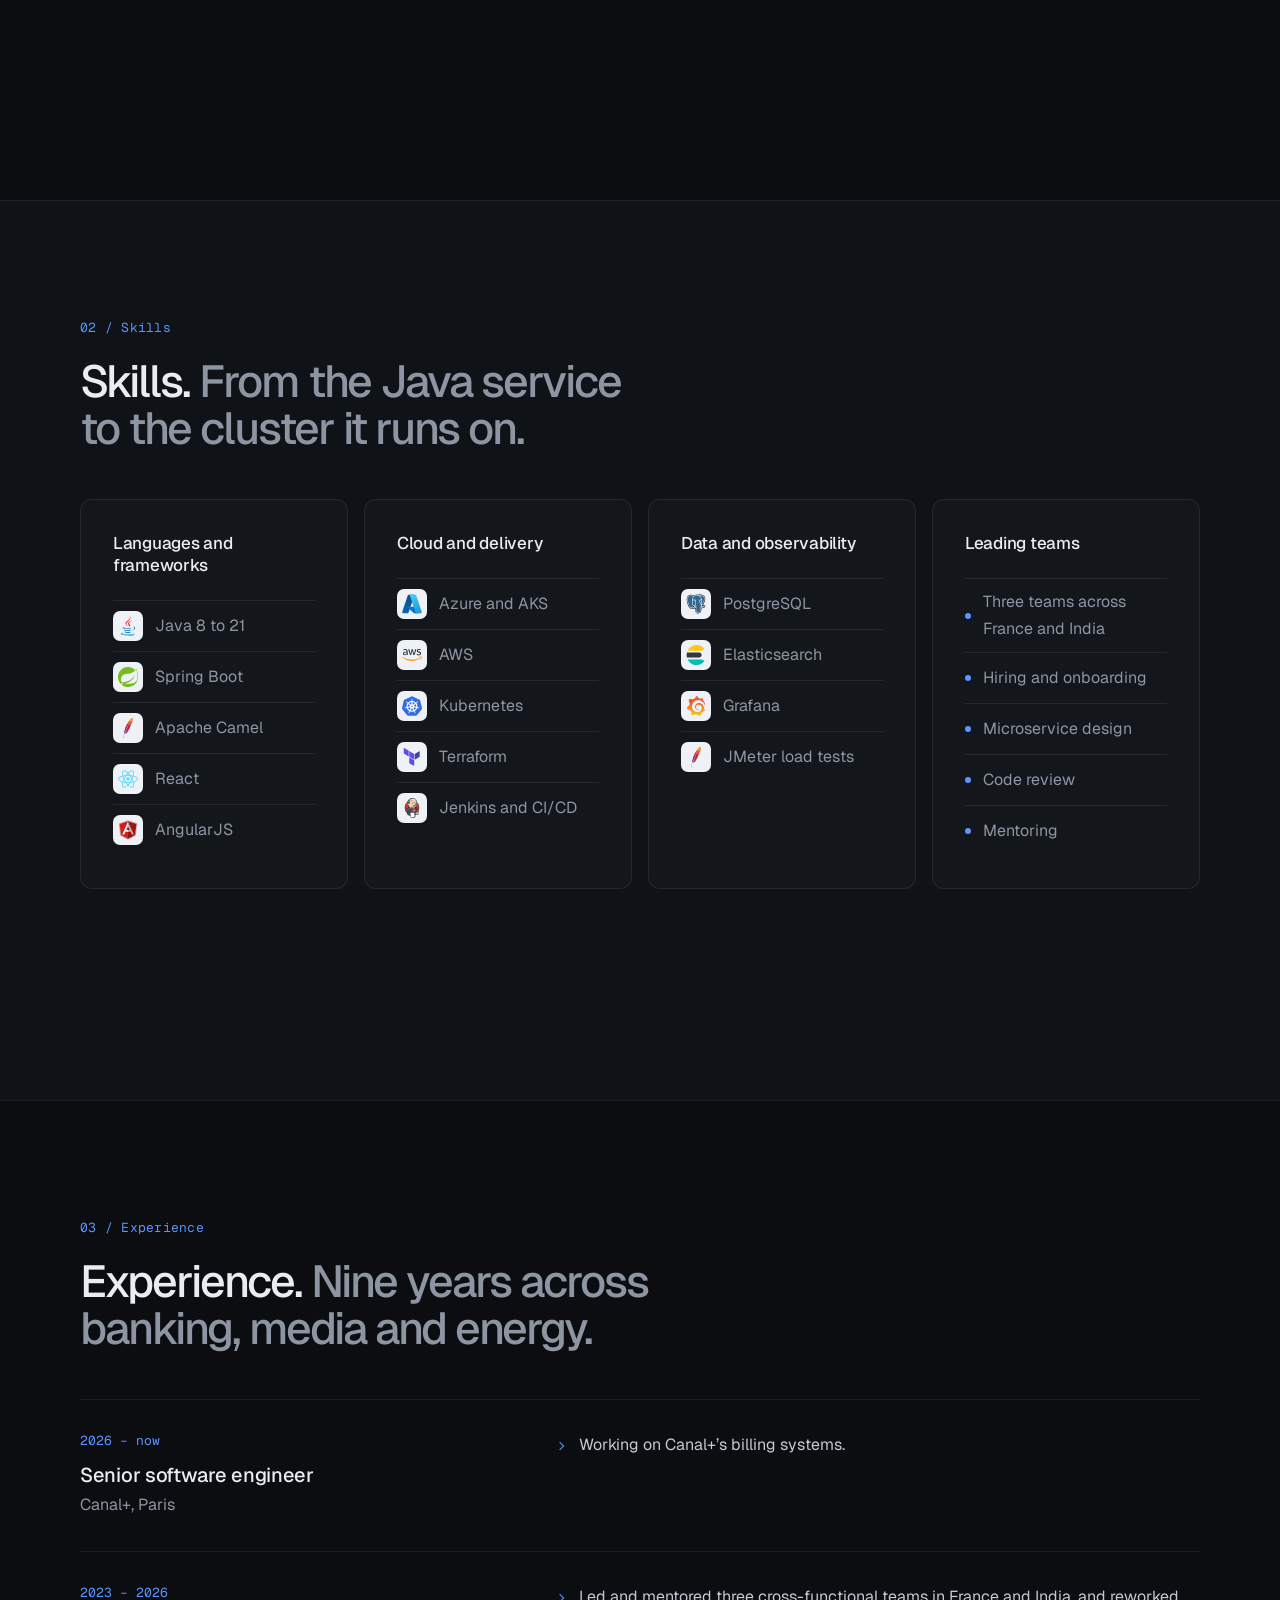
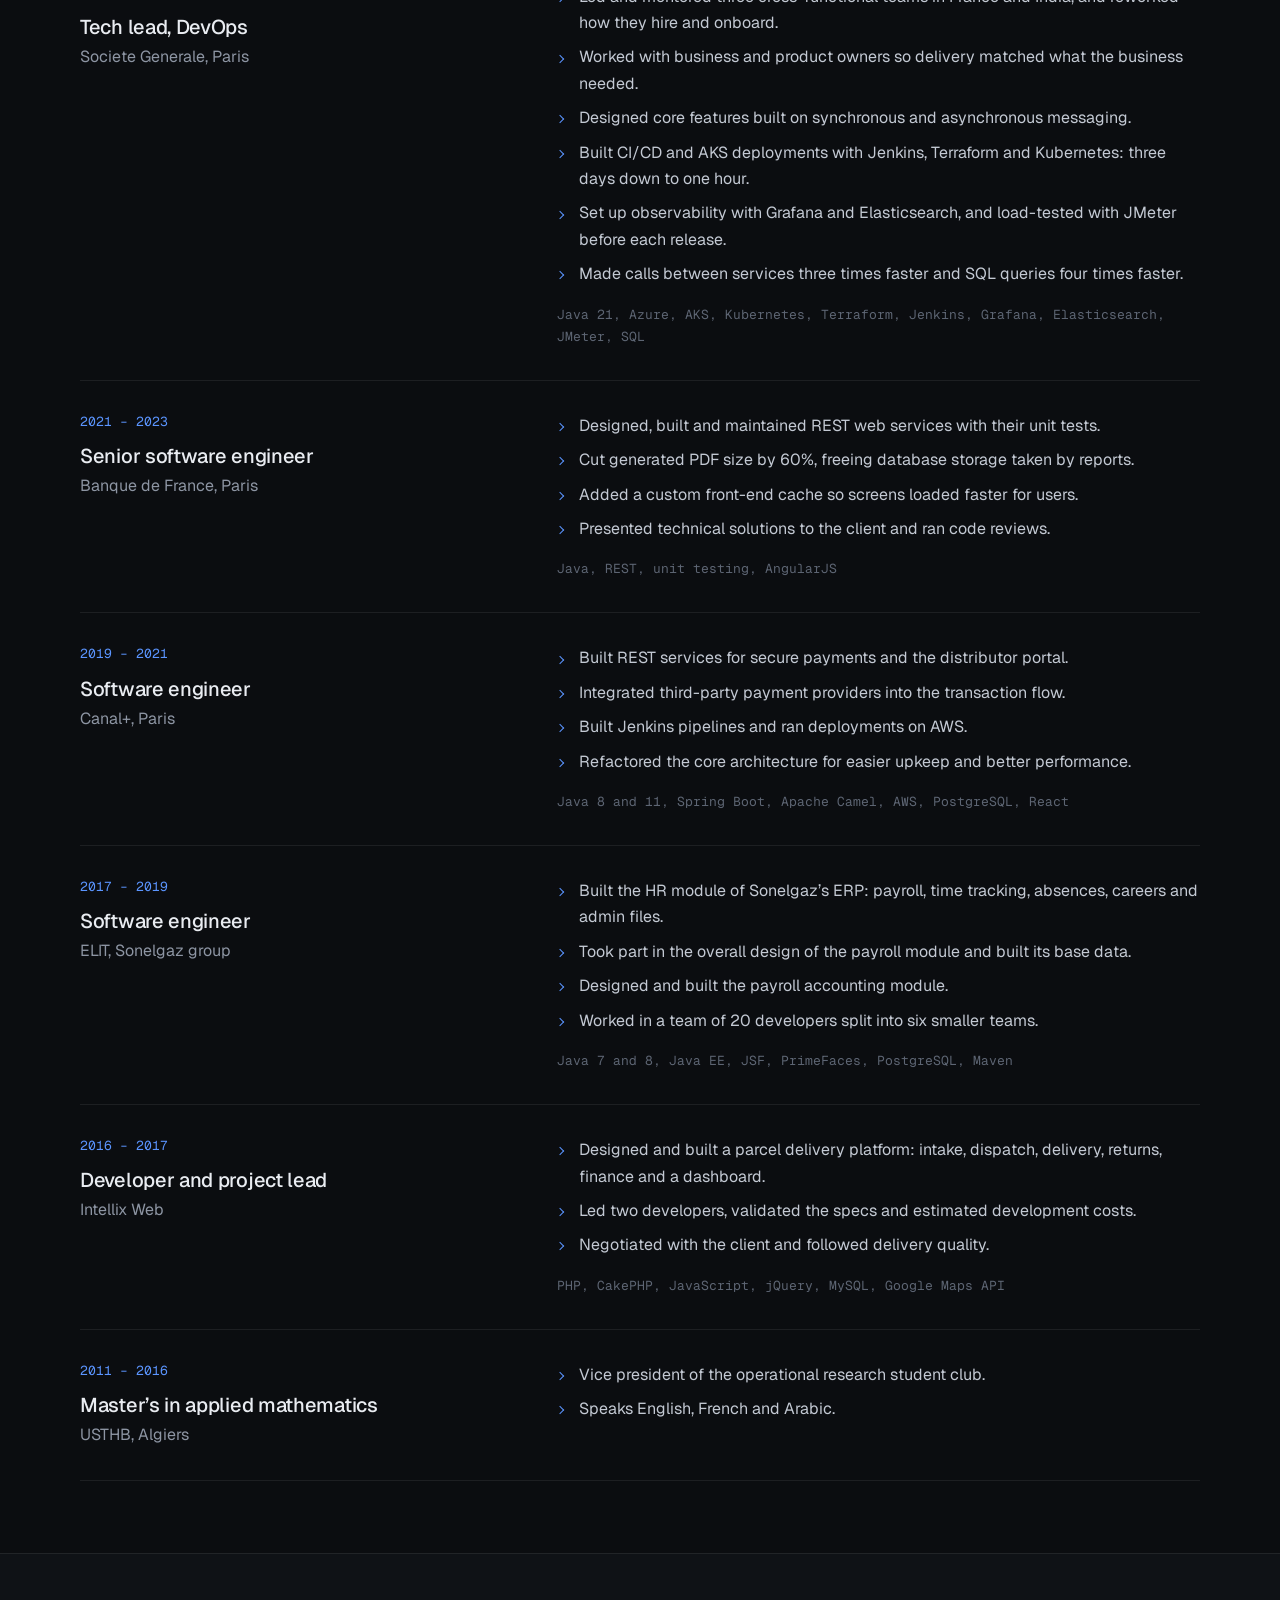
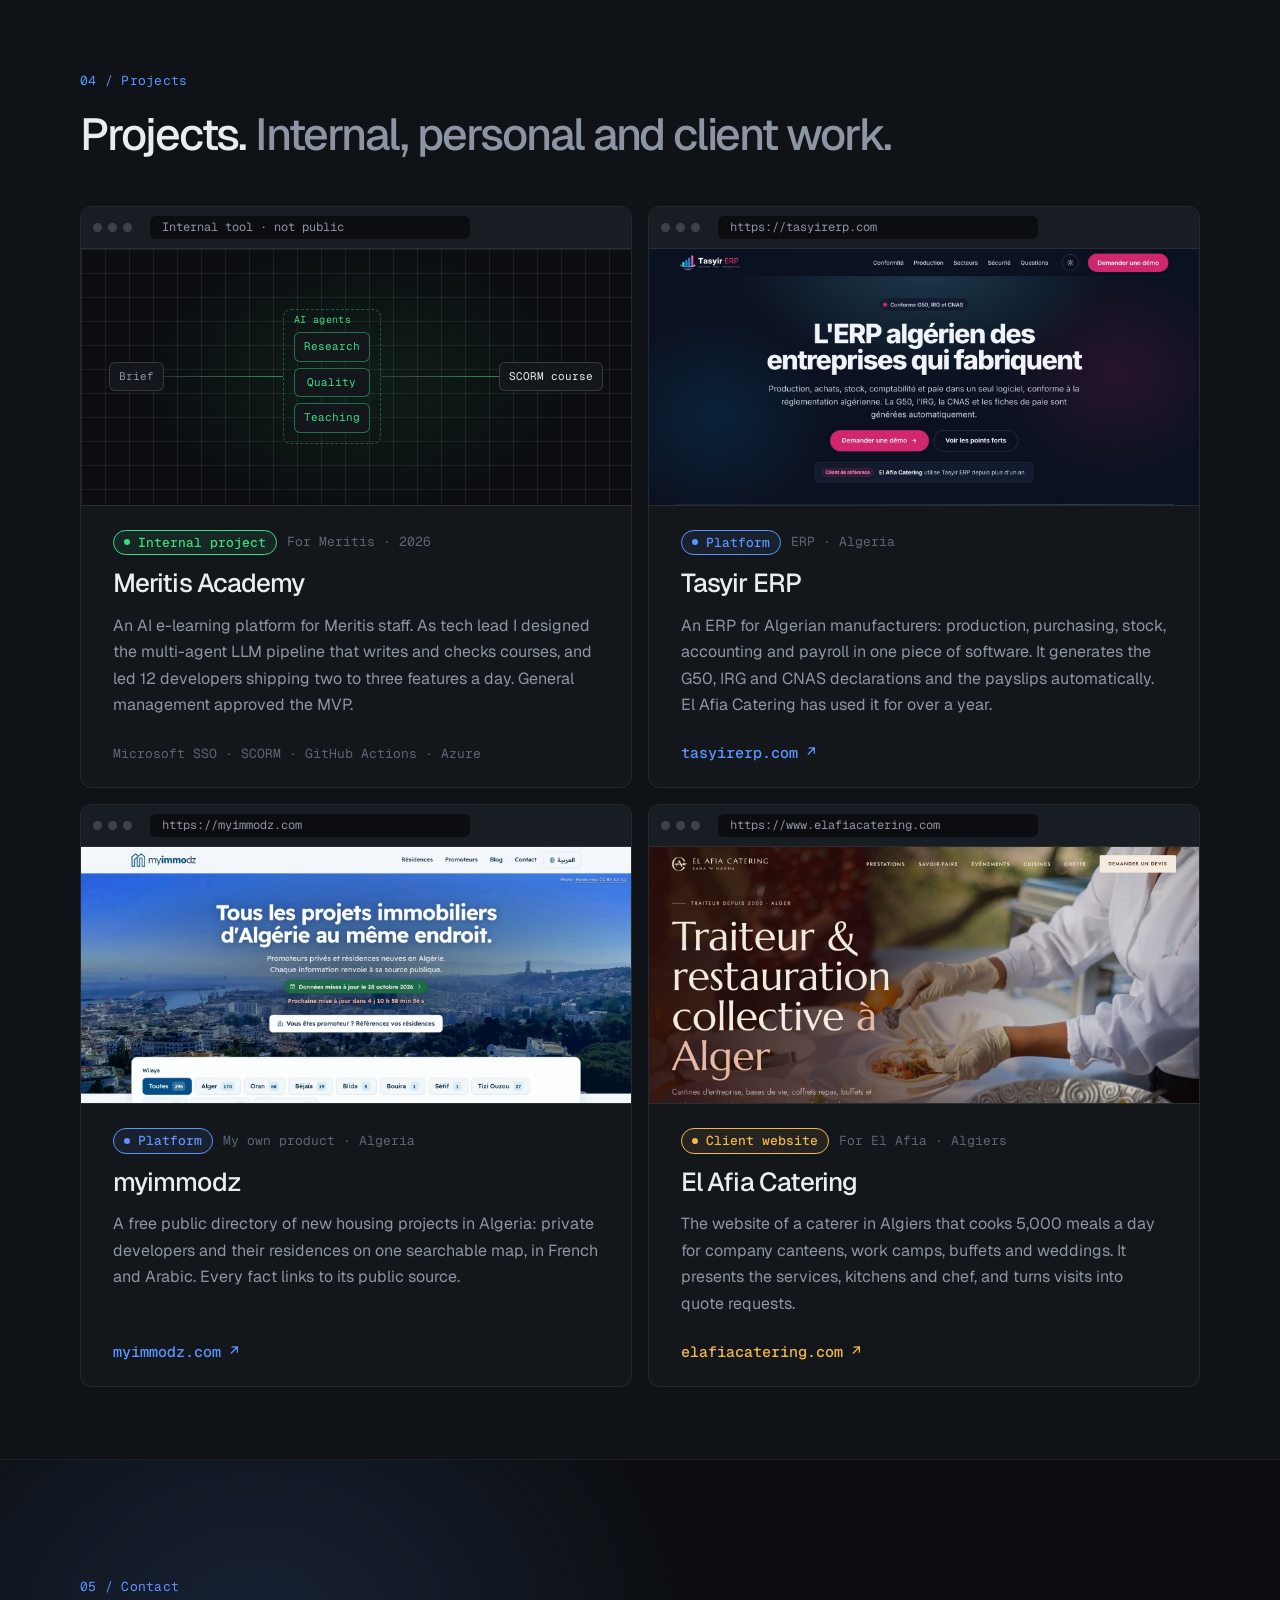
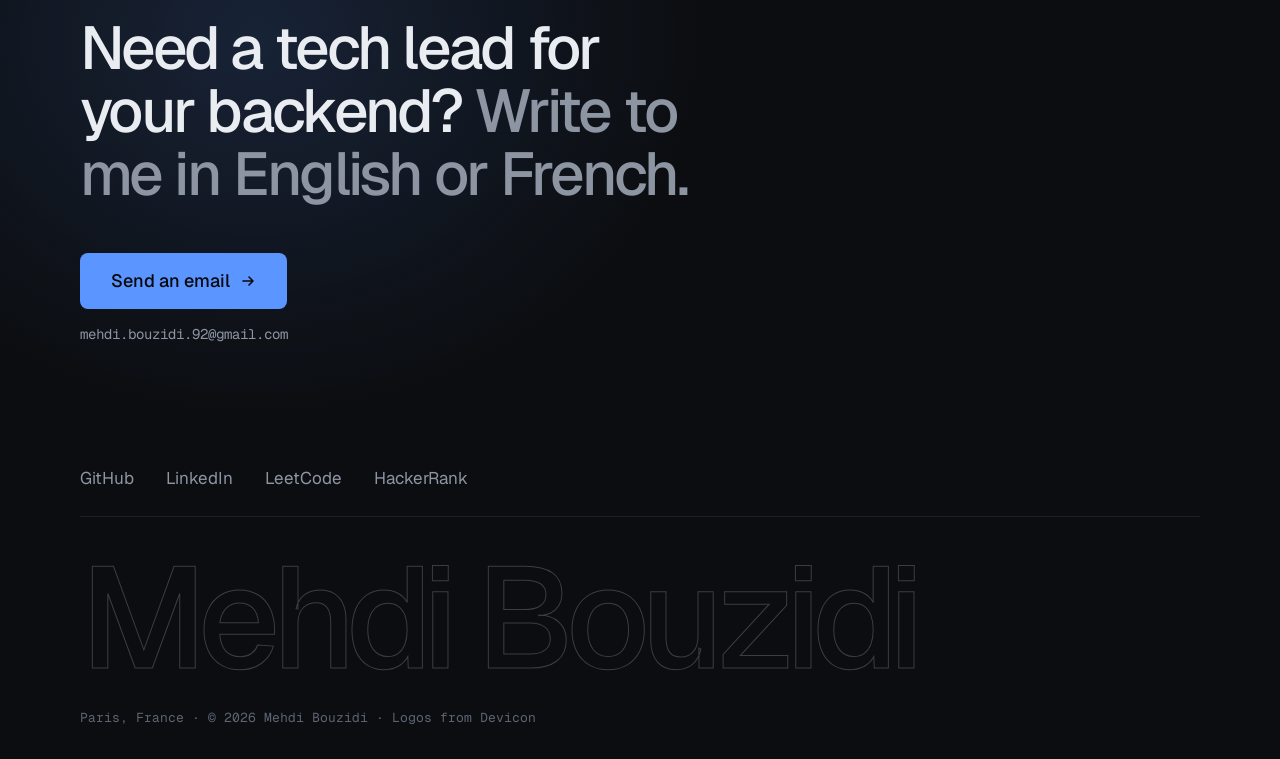
==== commit 6267d3d2: "Add Tasyir ERP to the projects New card in both languages with a screenshot of tasyirerp.com, a Soft" ====
--- a/index.html
+++ b/index.html
@@ -119,6 +119,17 @@
       }
     },
     {
+      "@type": "SoftwareApplication",
+      "name": "Tasyir ERP",
+      "url": "https://tasyirerp.com/",
+      "applicationCategory": "BusinessApplication",
+      "operatingSystem": "Web",
+      "description": "Algerian ERP for production, stock, accounting and payroll, with automatic G50, IRG and CNAS declarations.",
+      "creator": {
+        "@id": "https://mehdibouzidi.com/#person"
+      }
+    },
+    {
       "@type": "WebSite",
       "name": "El Afia Catering",
       "url": "https://www.elafiacatering.com/",
@@ -433,6 +444,18 @@
             </div>
           </article>
           <article class="card project project--platform">
+            <a class="project__shot" href="https://tasyirerp.com/" target="_blank" rel="noopener" aria-label="Open tasyirerp.com">
+              <span class="browser" aria-hidden="true"><span></span><span></span><span></span><span class="browser__url">https://tasyirerp.com</span></span>
+              <img src="assets/projects/tasyir-erp.jpg" width="1680" height="1050" alt="Home page of Tasyir ERP, an Algerian ERP for production and payroll" loading="lazy">
+            </a>
+            <div class="project__text">
+              <p class="project__meta"><span class="tag tag--platform">Platform</span>ERP &middot; Algeria</p>
+              <h3>Tasyir ERP</h3>
+              <p>An ERP for Algerian manufacturers: production, purchasing, stock, accounting and payroll in one piece of software. It generates the G50, IRG and CNAS declarations and the payslips automatically. El Afia Catering has used it for over a year.</p>
+              <p class="project__link"><a class="link" href="https://tasyirerp.com/" target="_blank" rel="noopener">tasyirerp.com <span aria-hidden="true">&nearr;</span></a></p>
+            </div>
+          </article>
+          <article class="card project project--platform">
             <a class="project__shot" href="https://myimmodz.com/" target="_blank" rel="noopener" aria-label="Open myimmodz.com">
               <span class="browser" aria-hidden="true"><span></span><span></span><span></span><span class="browser__url">https://myimmodz.com</span></span>
               <img src="assets/projects/myimmodz.jpg" width="1680" height="1050" alt="Home page of myimmodz, with a search panel over a view of Algiers" loading="lazy">
--- a/style.css
+++ b/style.css
@@ -438,7 +438,7 @@
 }
 
 /* Projects */
-.projects { display: grid; grid-template-columns: repeat(3, 1fr); gap: 16px; }
+.projects { display: grid; grid-template-columns: repeat(2, 1fr); gap: 16px; }
 .project { display: flex; flex-direction: column; padding: 0; overflow: hidden; }
 .project__text { display: flex; flex-direction: column; gap: var(--s-3); padding: var(--s-5) var(--s-6); flex: 1; }
 .project__text h3 { font-size: 26px; font-weight: 500; letter-spacing: -0.035em; }
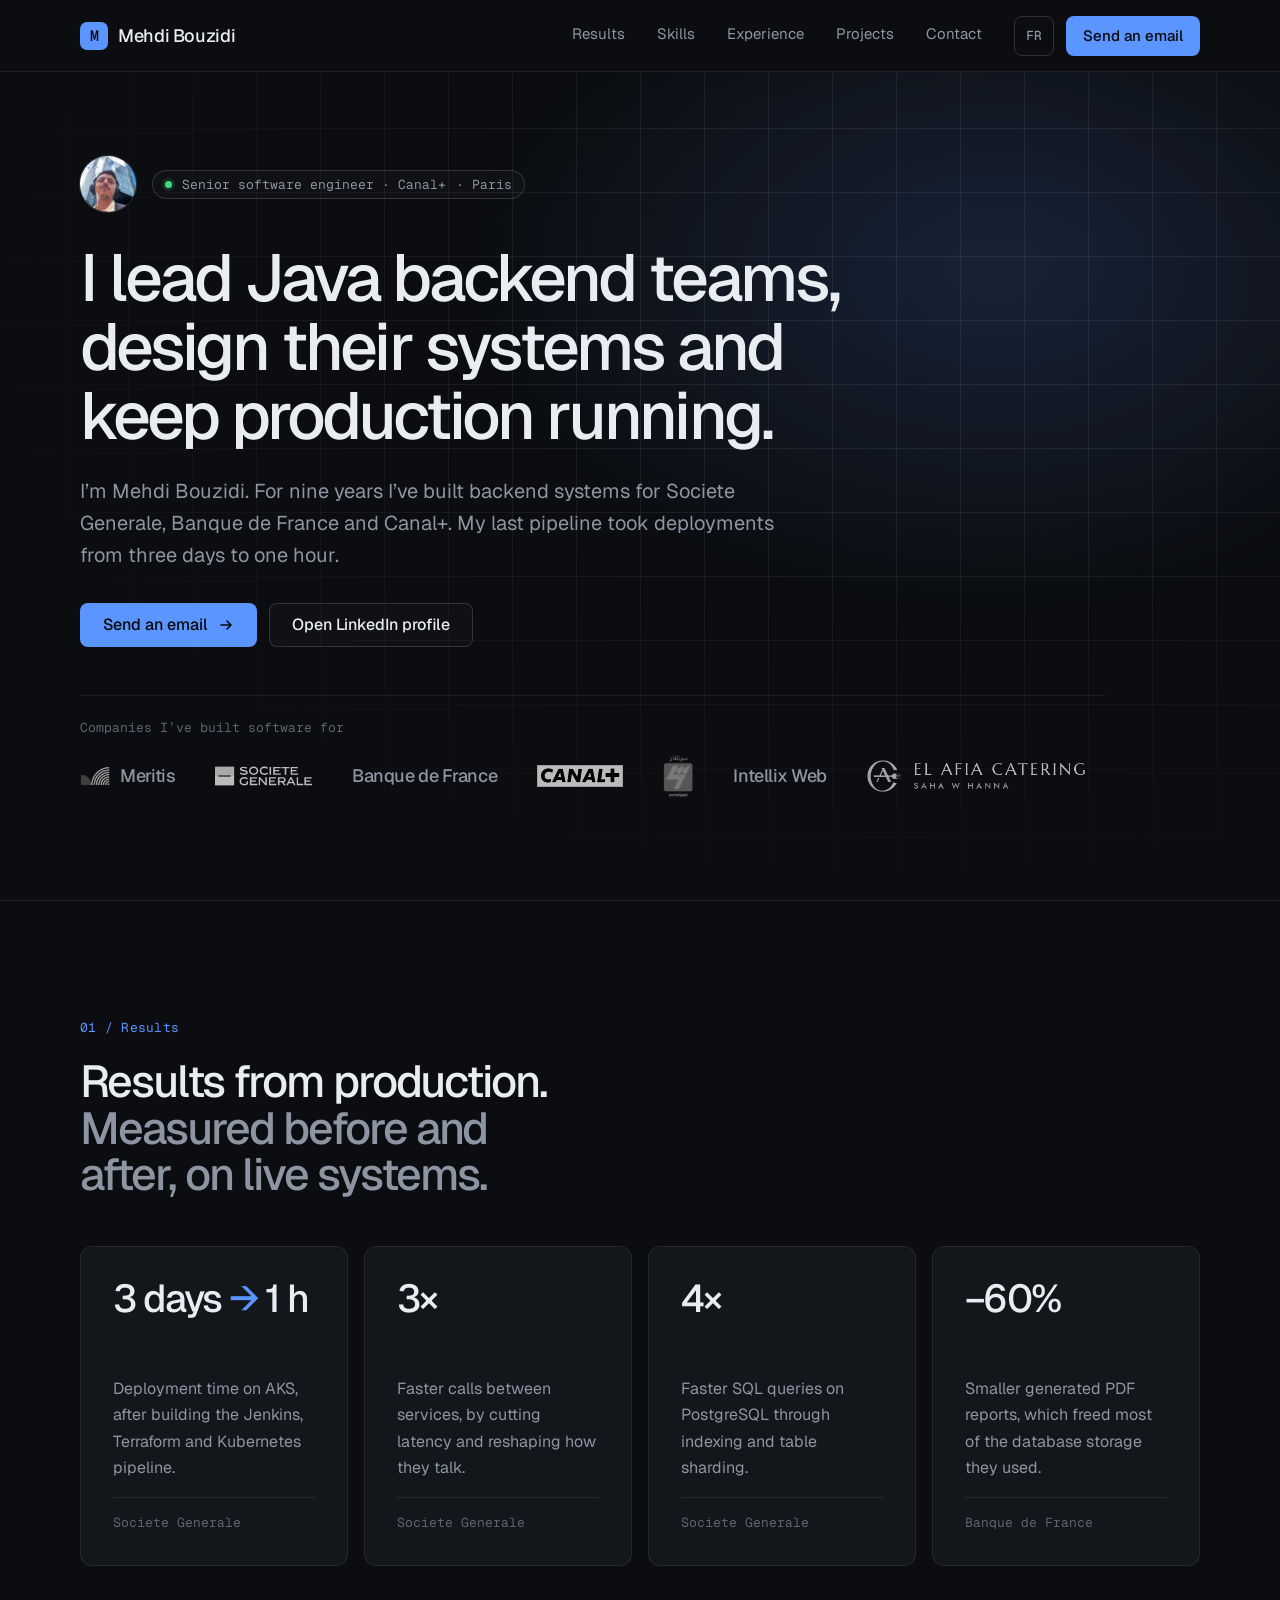
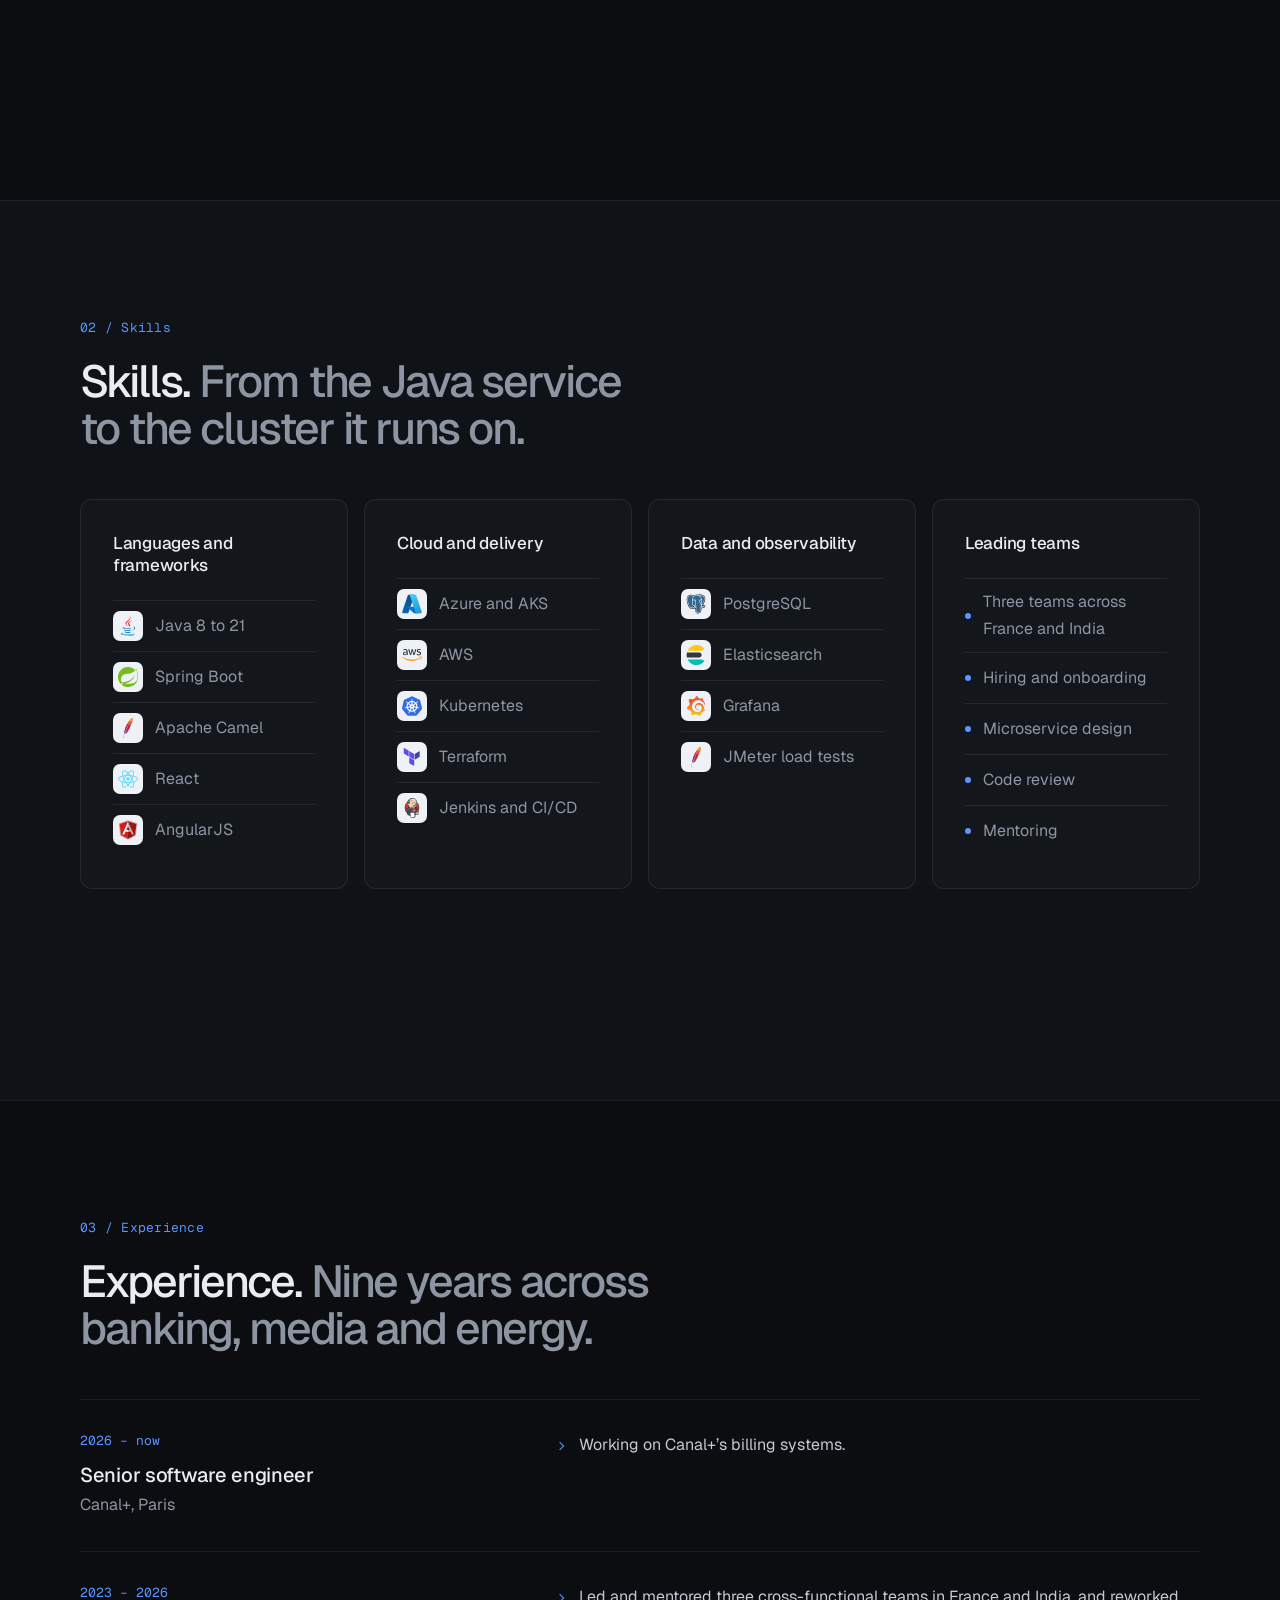
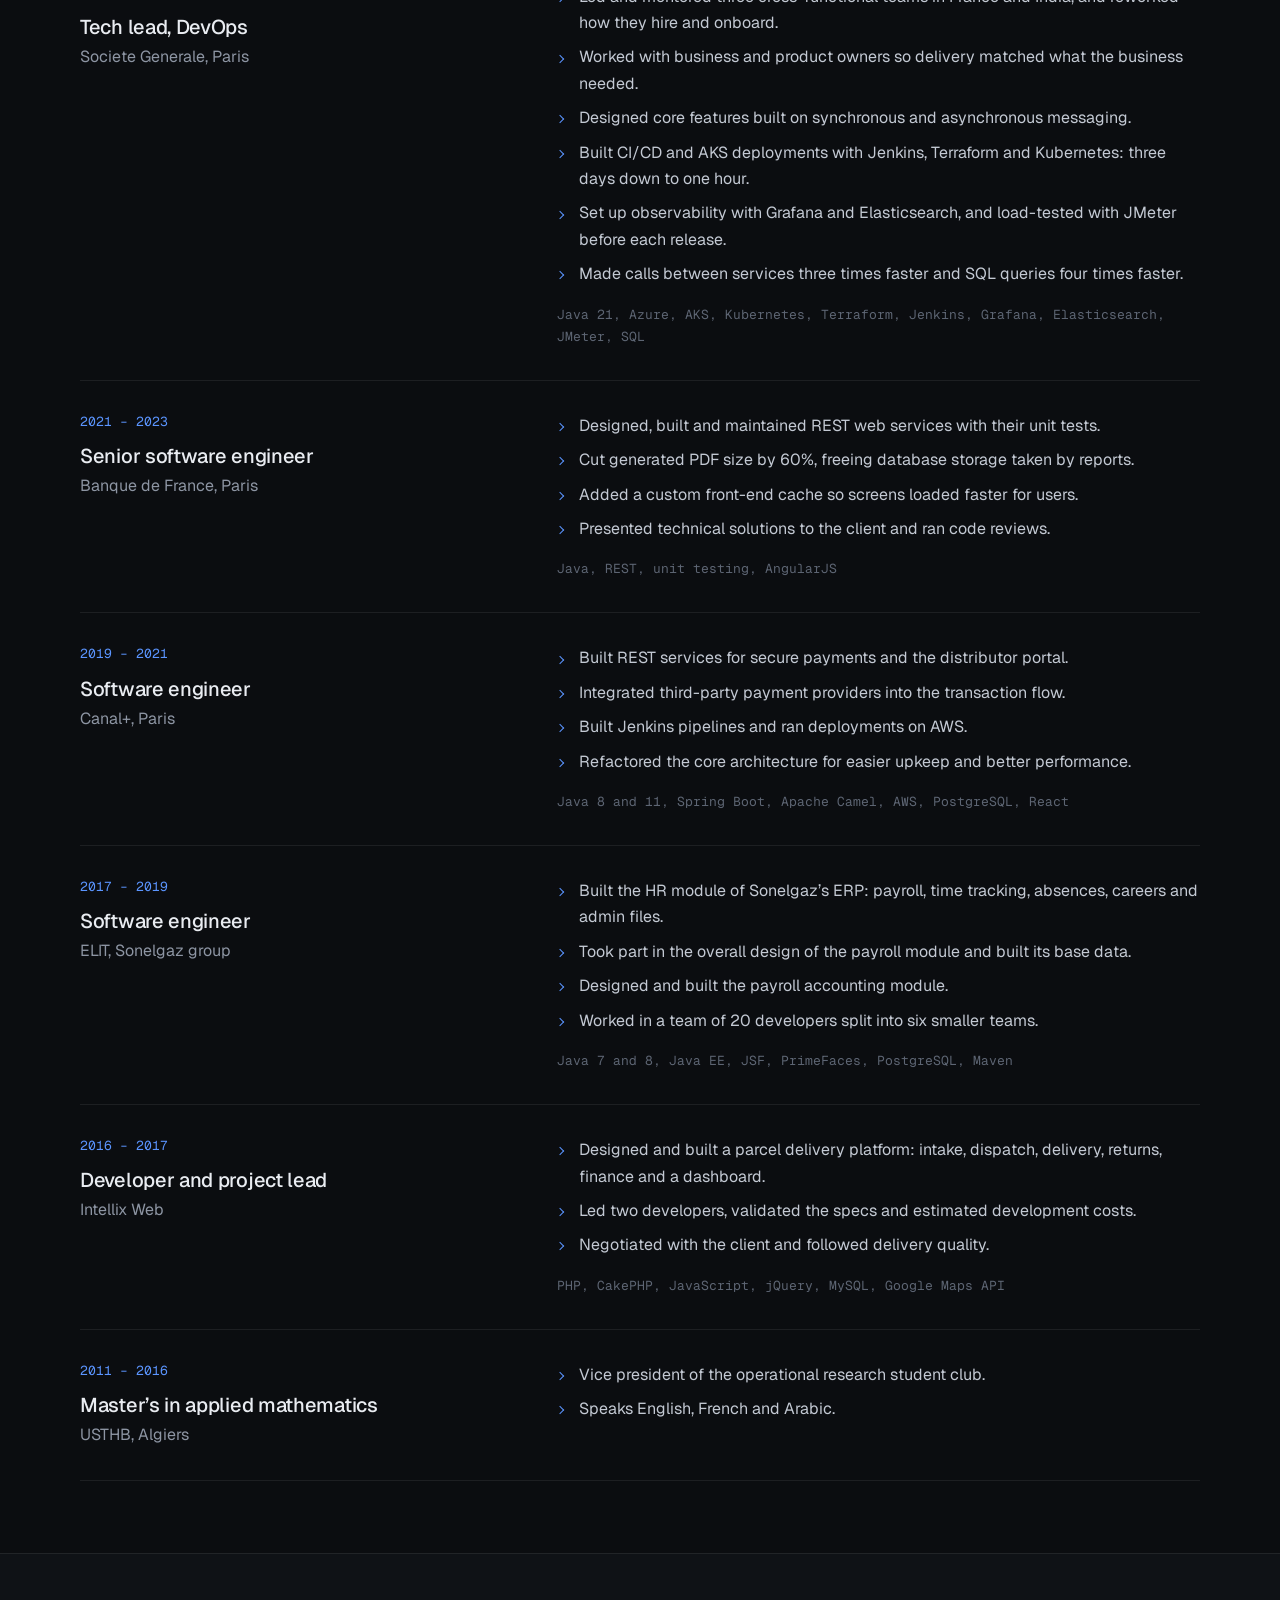
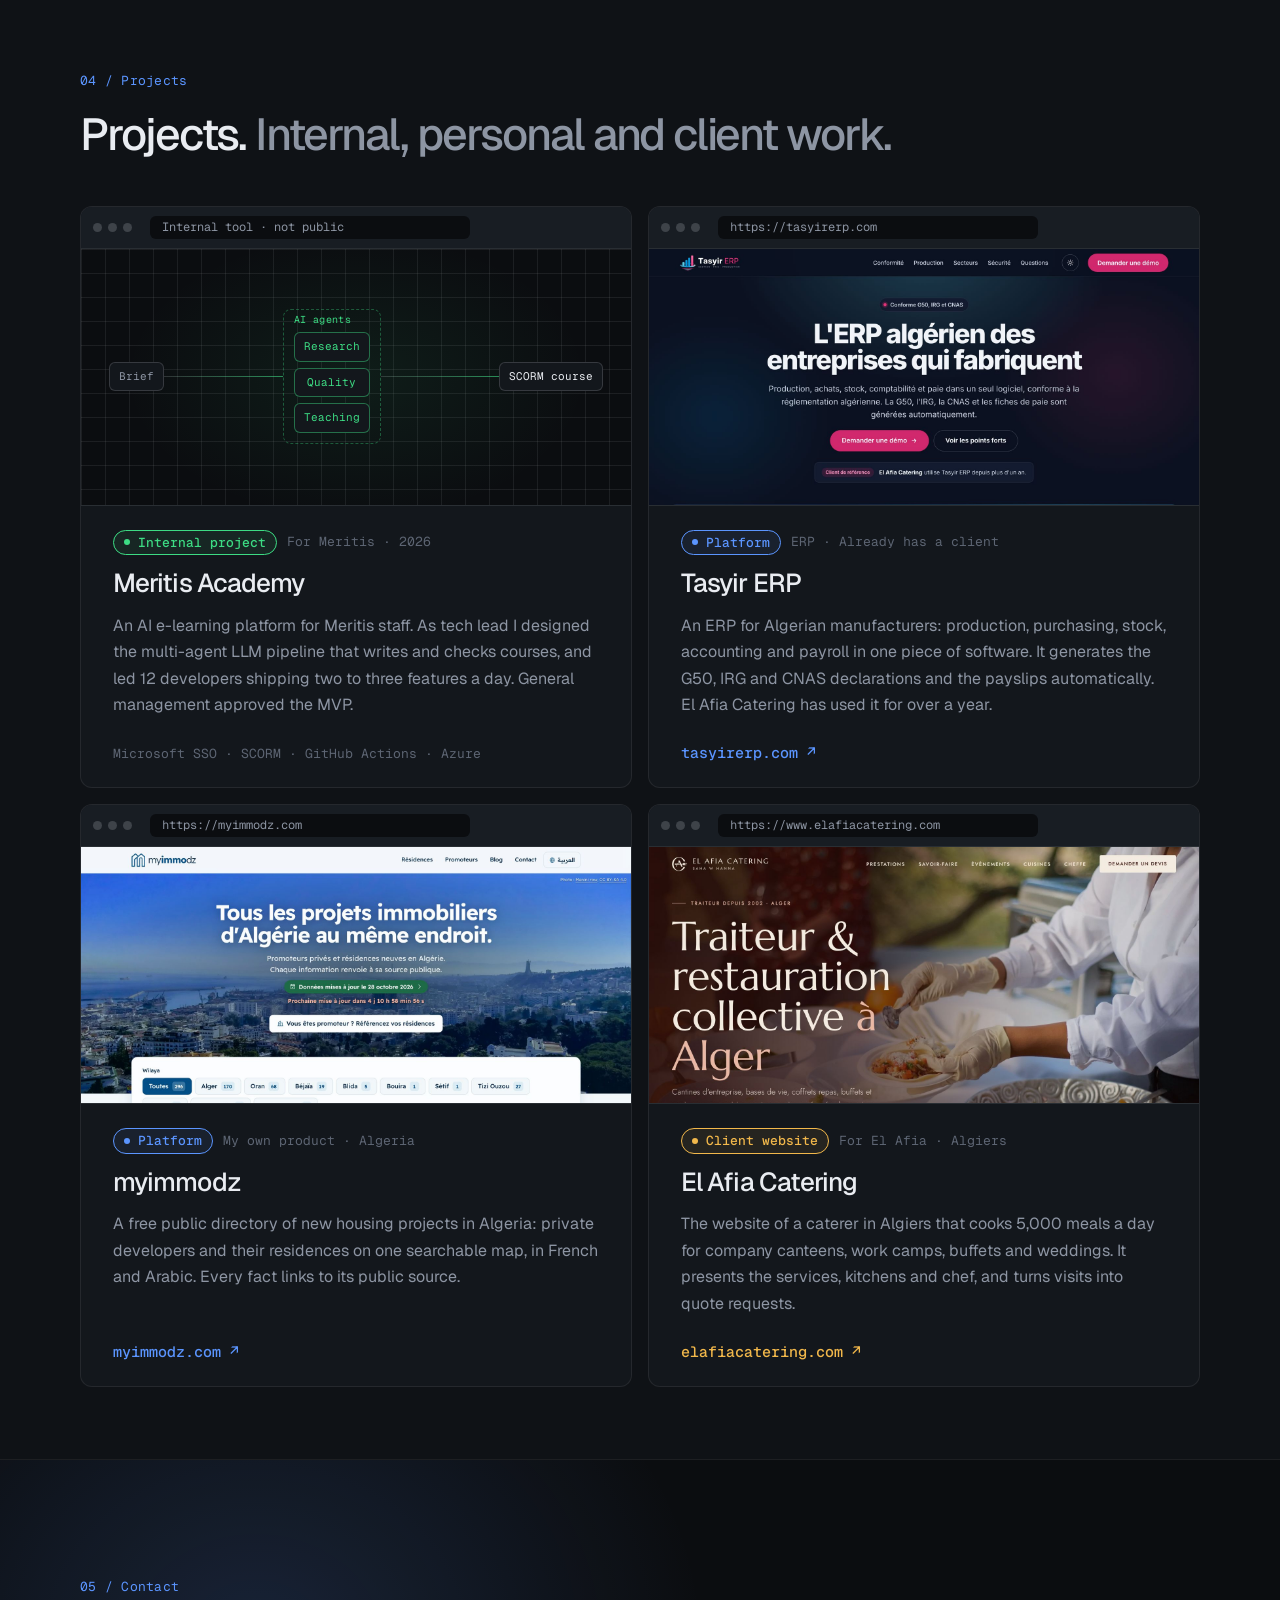
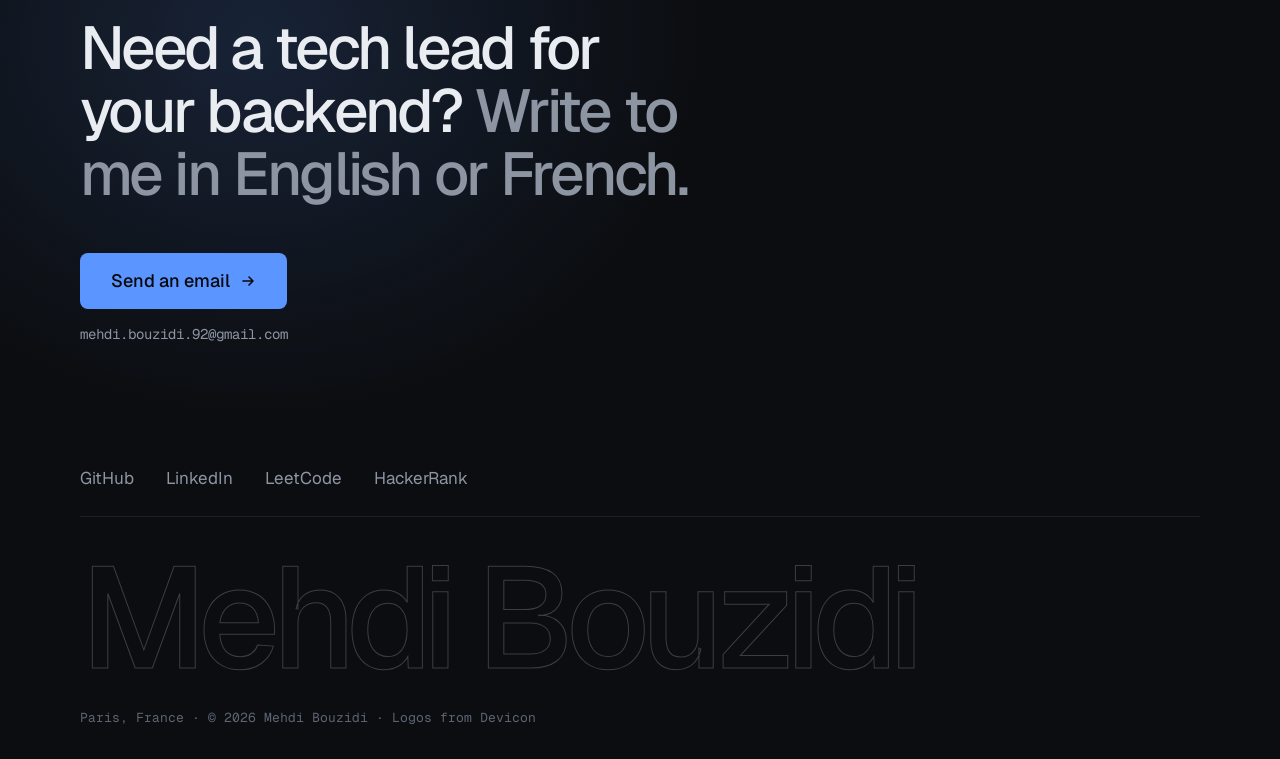
==== commit ac01033b: "Say Tasyir ERP already has a client Co-Authored-By: Claude Sonnet 5.5 <noreply@anthropic.com> Claude" ====
--- a/index.html
+++ b/index.html
@@ -449,7 +449,7 @@
               <img src="assets/projects/tasyir-erp.jpg" width="1680" height="1050" alt="Home page of Tasyir ERP, an Algerian ERP for production and payroll" loading="lazy">
             </a>
             <div class="project__text">
-              <p class="project__meta"><span class="tag tag--platform">Platform</span>ERP &middot; Algeria</p>
+              <p class="project__meta"><span class="tag tag--platform">Platform</span>ERP &middot; Already has a client</p>
               <h3>Tasyir ERP</h3>
               <p>An ERP for Algerian manufacturers: production, purchasing, stock, accounting and payroll in one piece of software. It generates the G50, IRG and CNAS declarations and the payslips automatically. El Afia Catering has used it for over a year.</p>
               <p class="project__link"><a class="link" href="https://tasyirerp.com/" target="_blank" rel="noopener">tasyirerp.com <span aria-hidden="true">&nearr;</span></a></p>
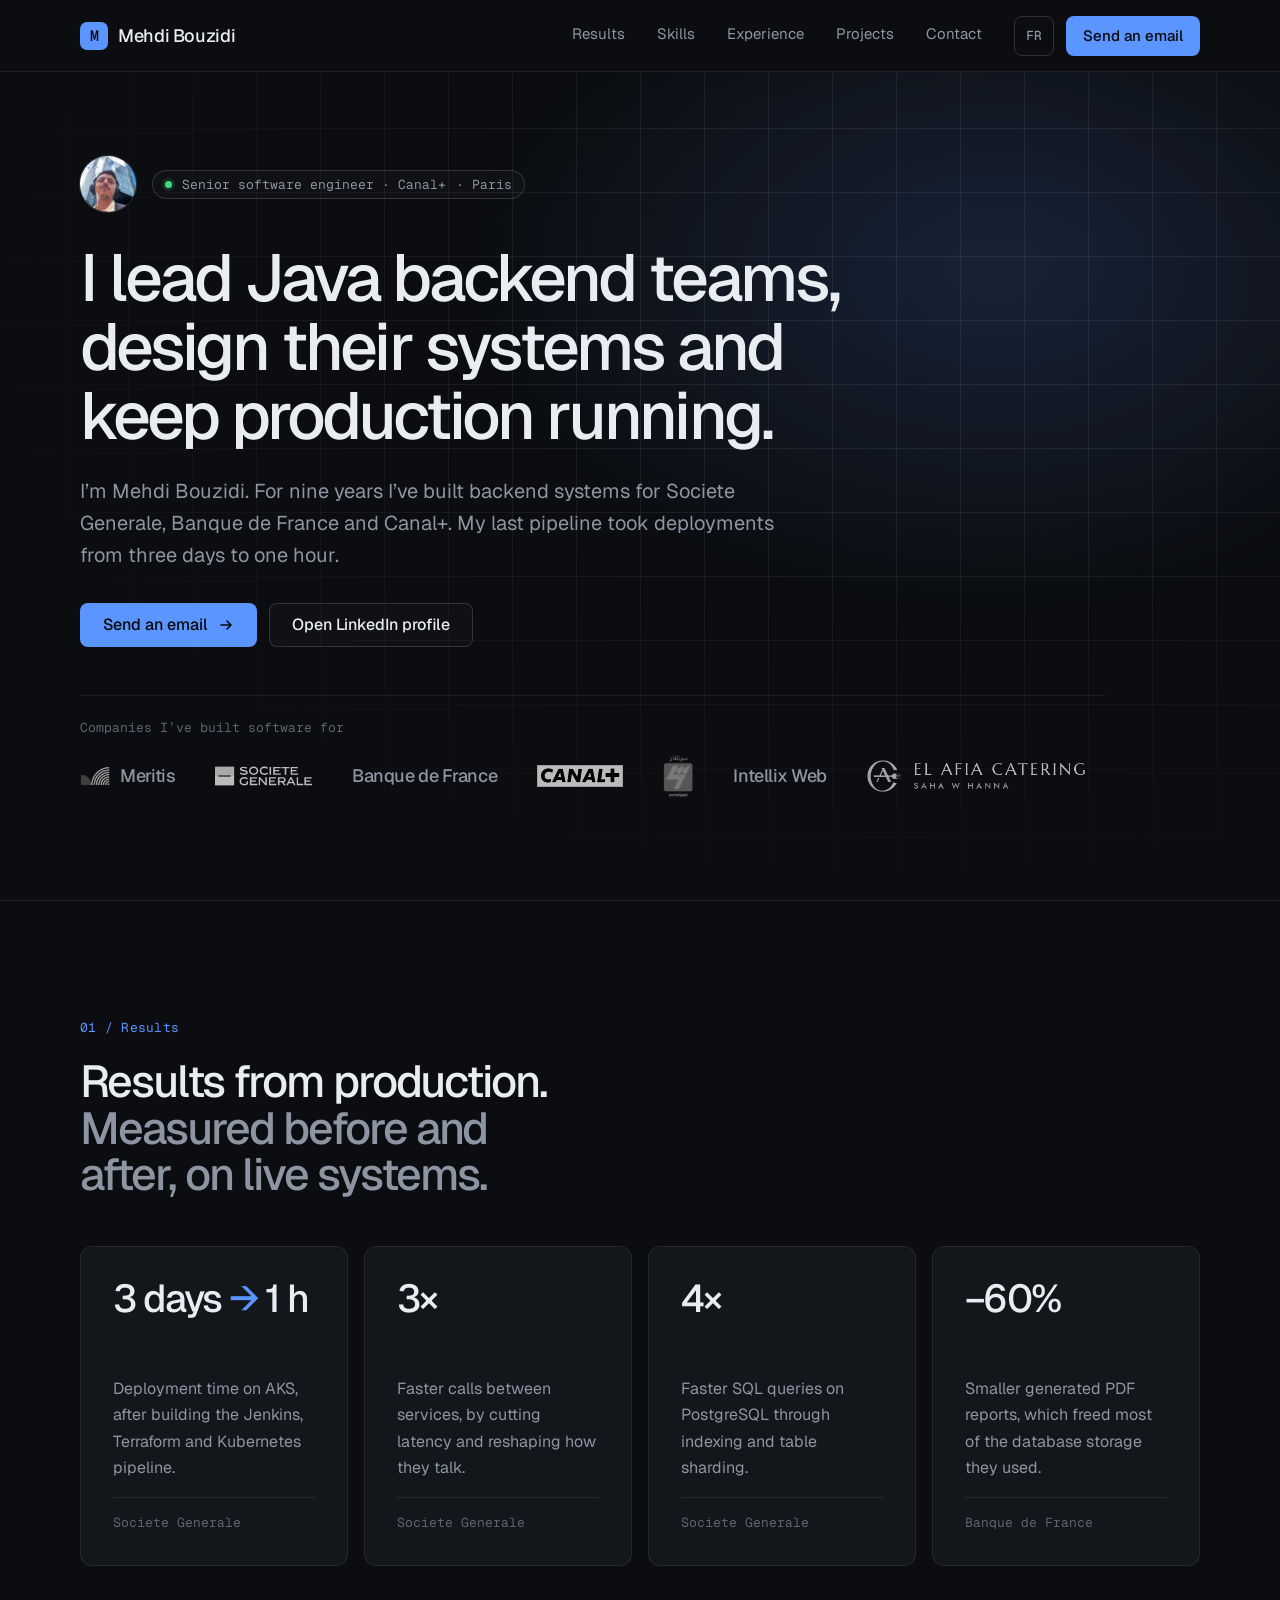
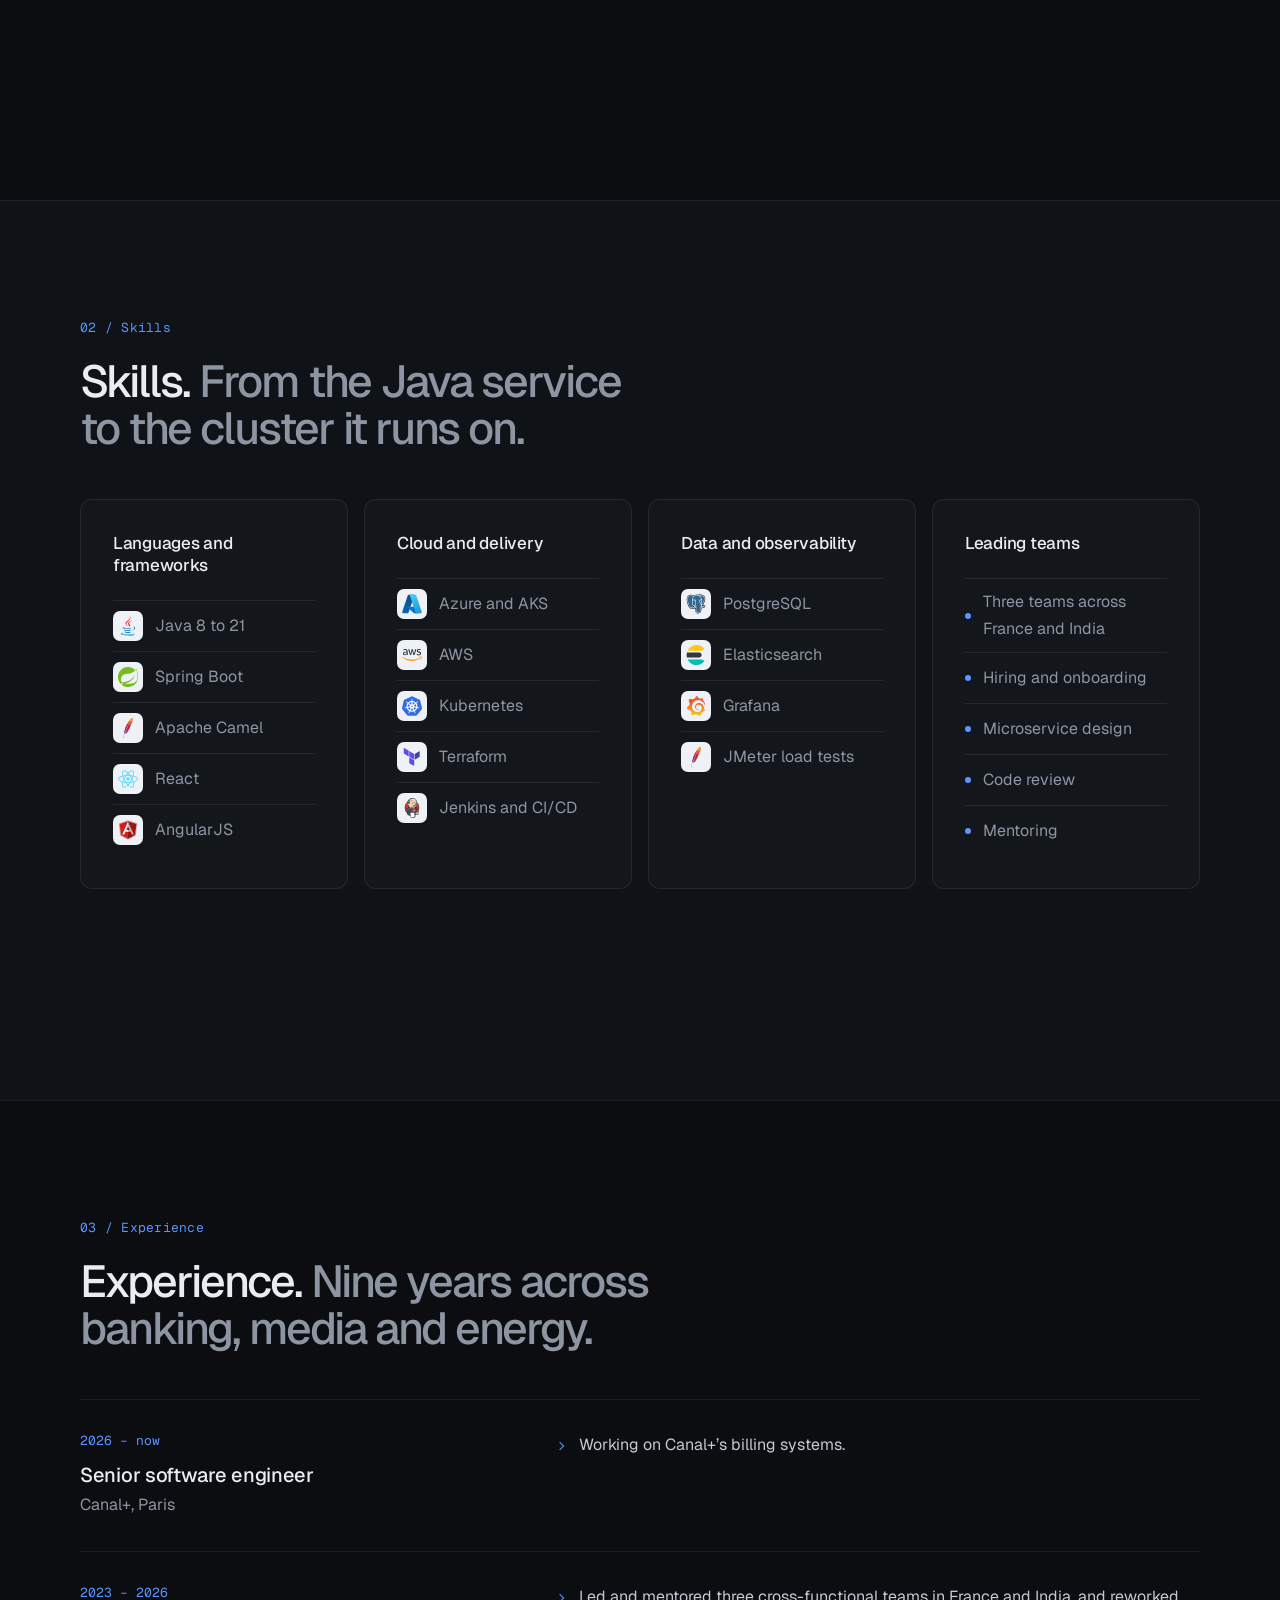
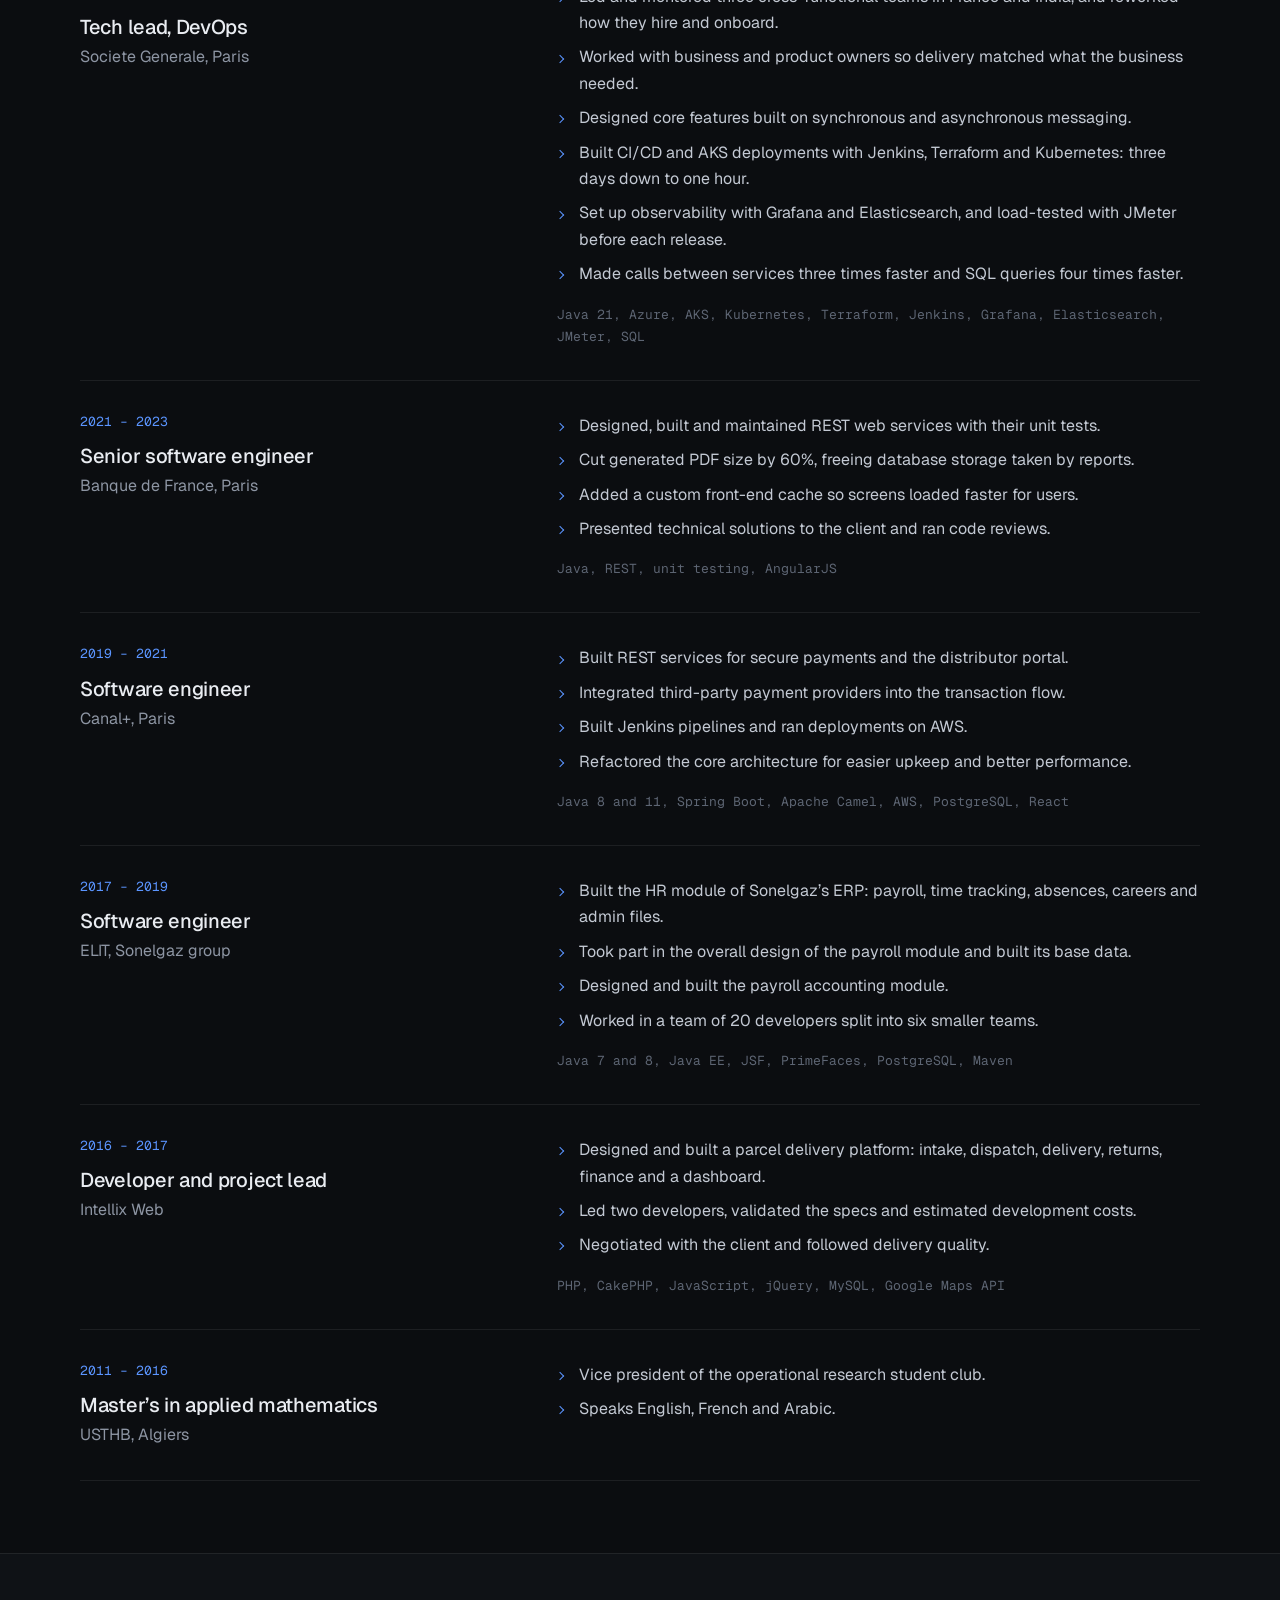
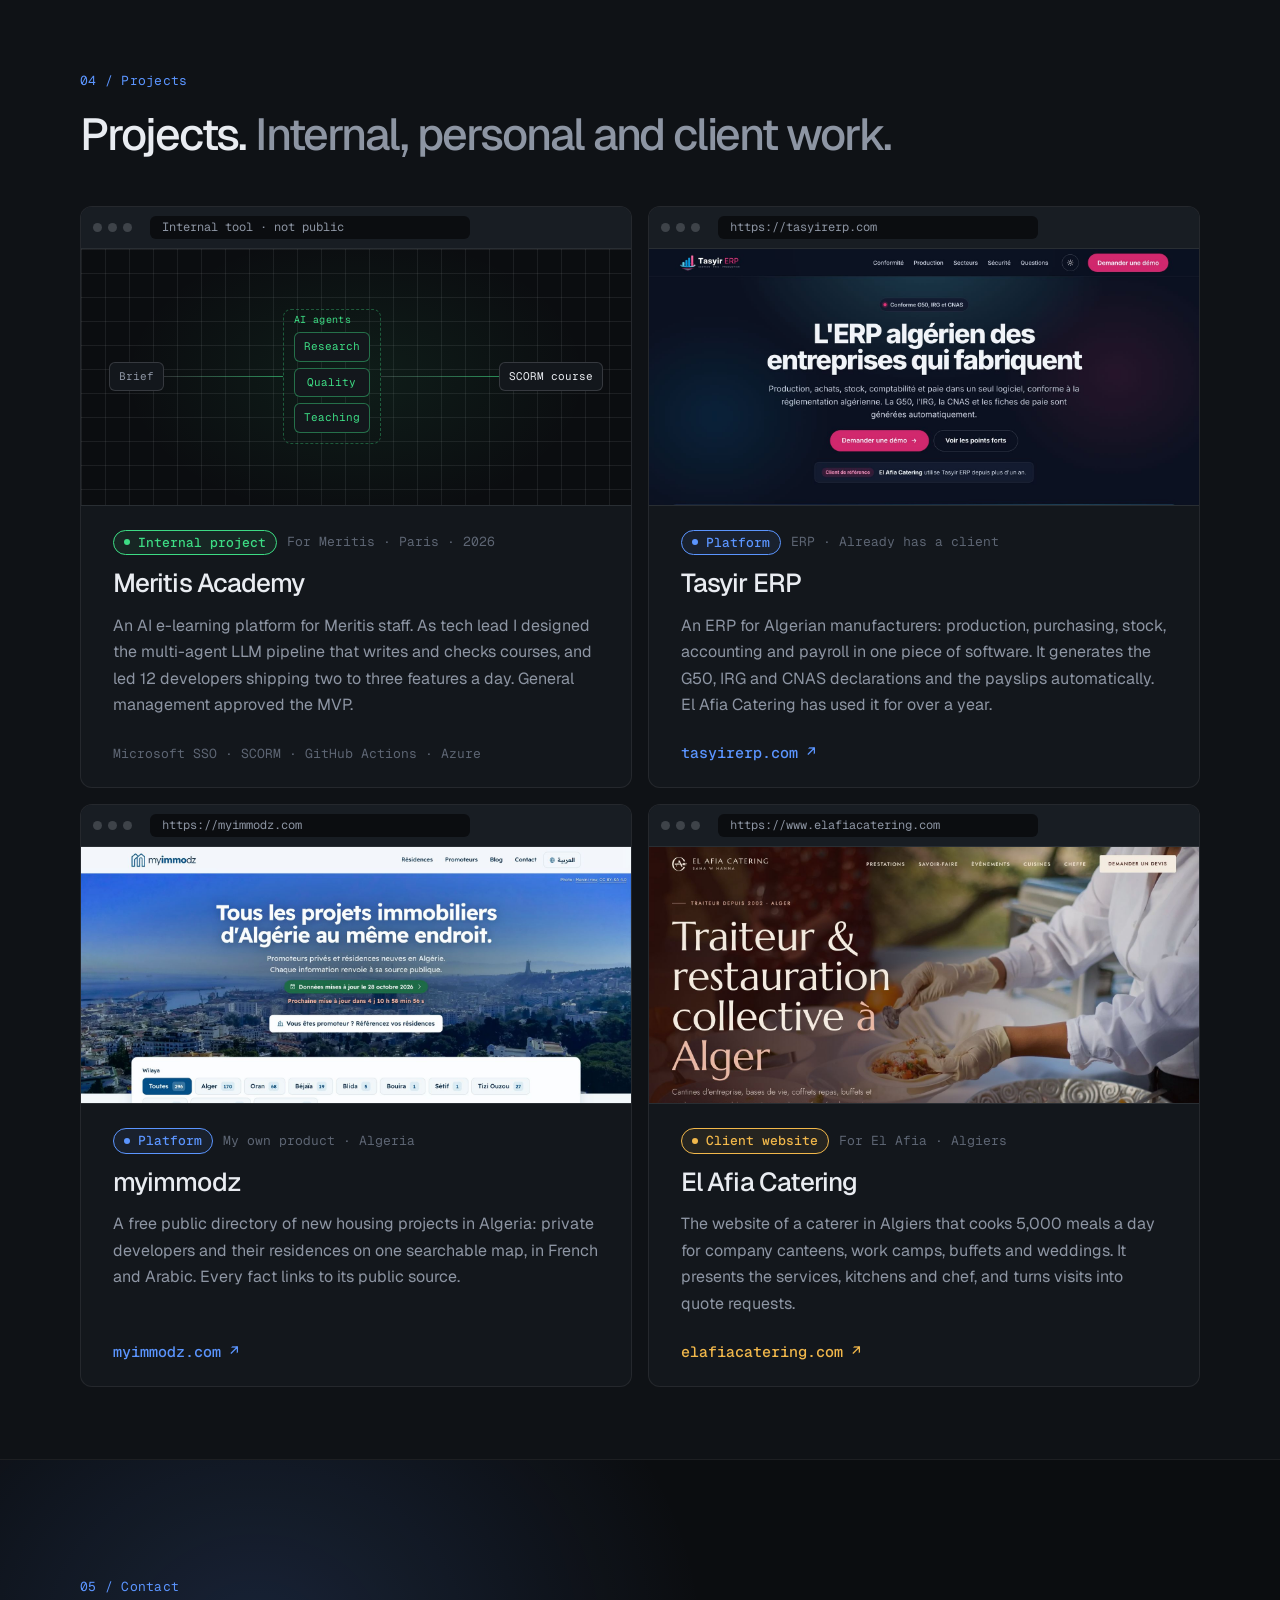
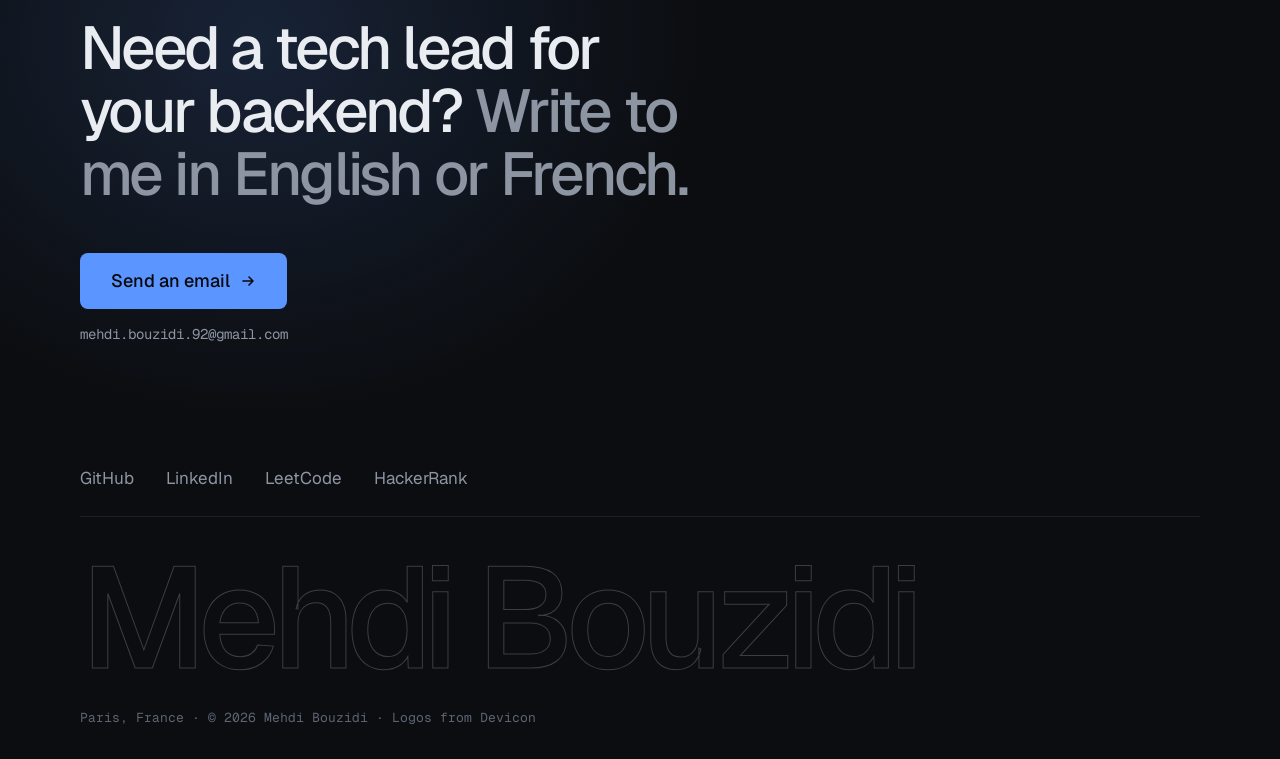
==== commit 722adcfe: "Add Paris to the Meritis Academy card Co-Authored-By: Claude Sonnet 5.5 <noreply@anthropic.com> Clau" ====
--- a/index.html
+++ b/index.html
@@ -437,7 +437,7 @@
               </div>
             </div>
             <div class="project__text">
-              <p class="project__meta"><span class="tag tag--internal">Internal project</span>For Meritis &middot; 2026</p>
+              <p class="project__meta"><span class="tag tag--internal">Internal project</span>For Meritis &middot; Paris &middot; 2026</p>
               <h3>Meritis Academy</h3>
               <p>An AI e-learning platform for Meritis staff. As tech lead I designed the multi-agent LLM pipeline that writes and checks courses, and led 12 developers shipping two to three features a day. General management approved the MVP.</p>
               <p class="project__link project__link--muted">Microsoft SSO &middot; SCORM &middot; GitHub Actions &middot; Azure</p>
